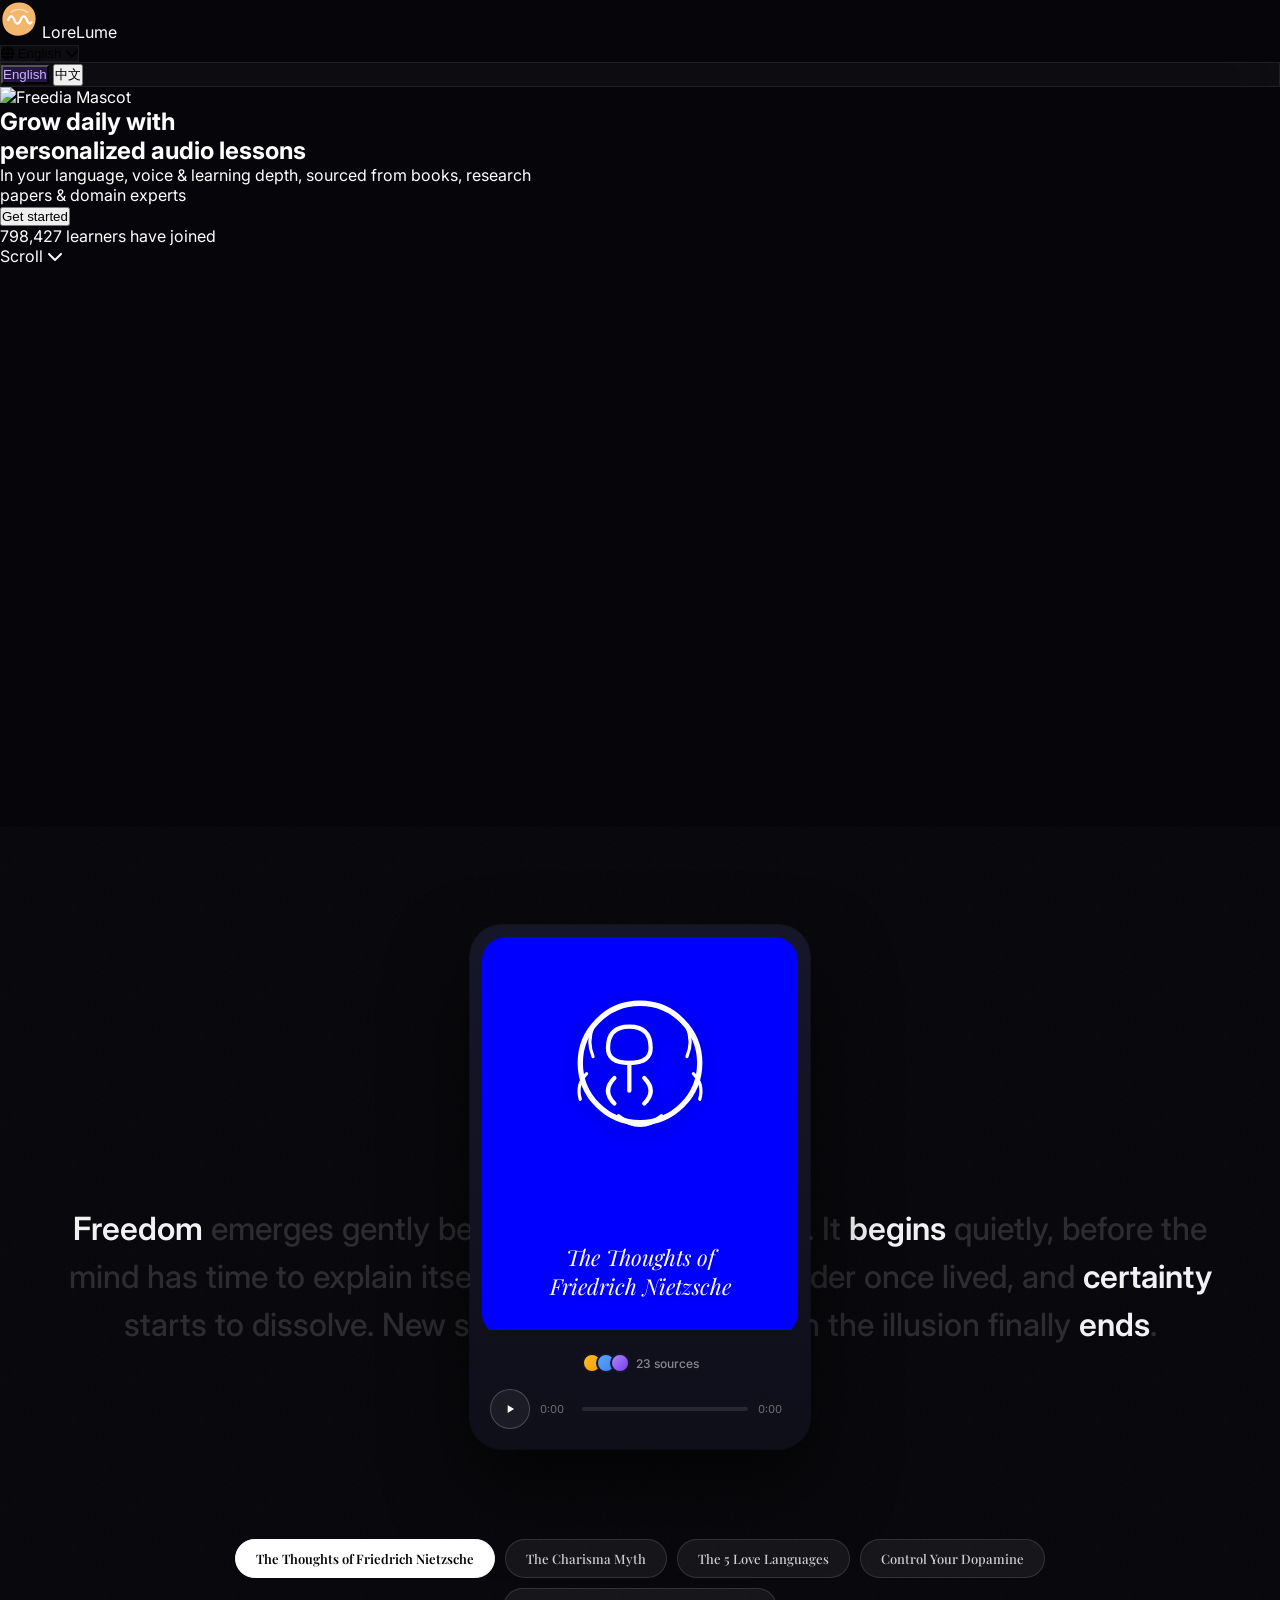
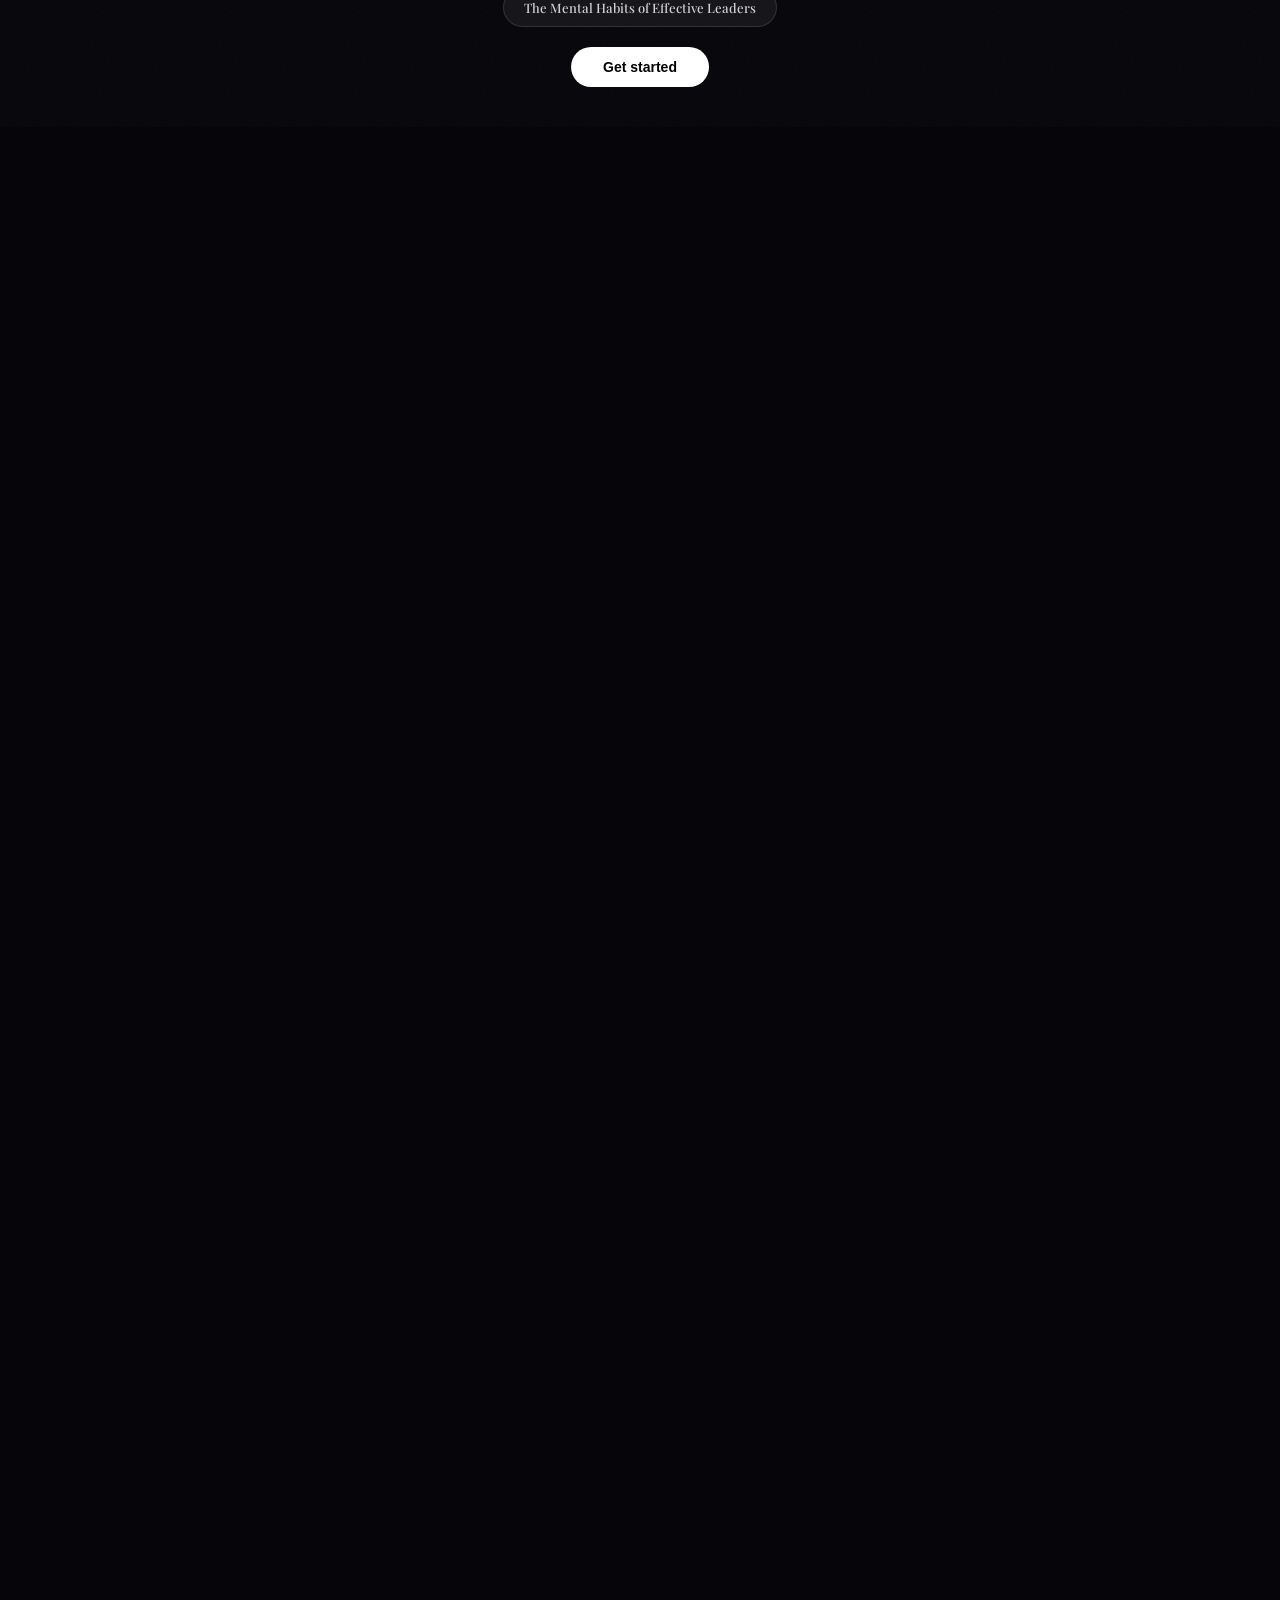
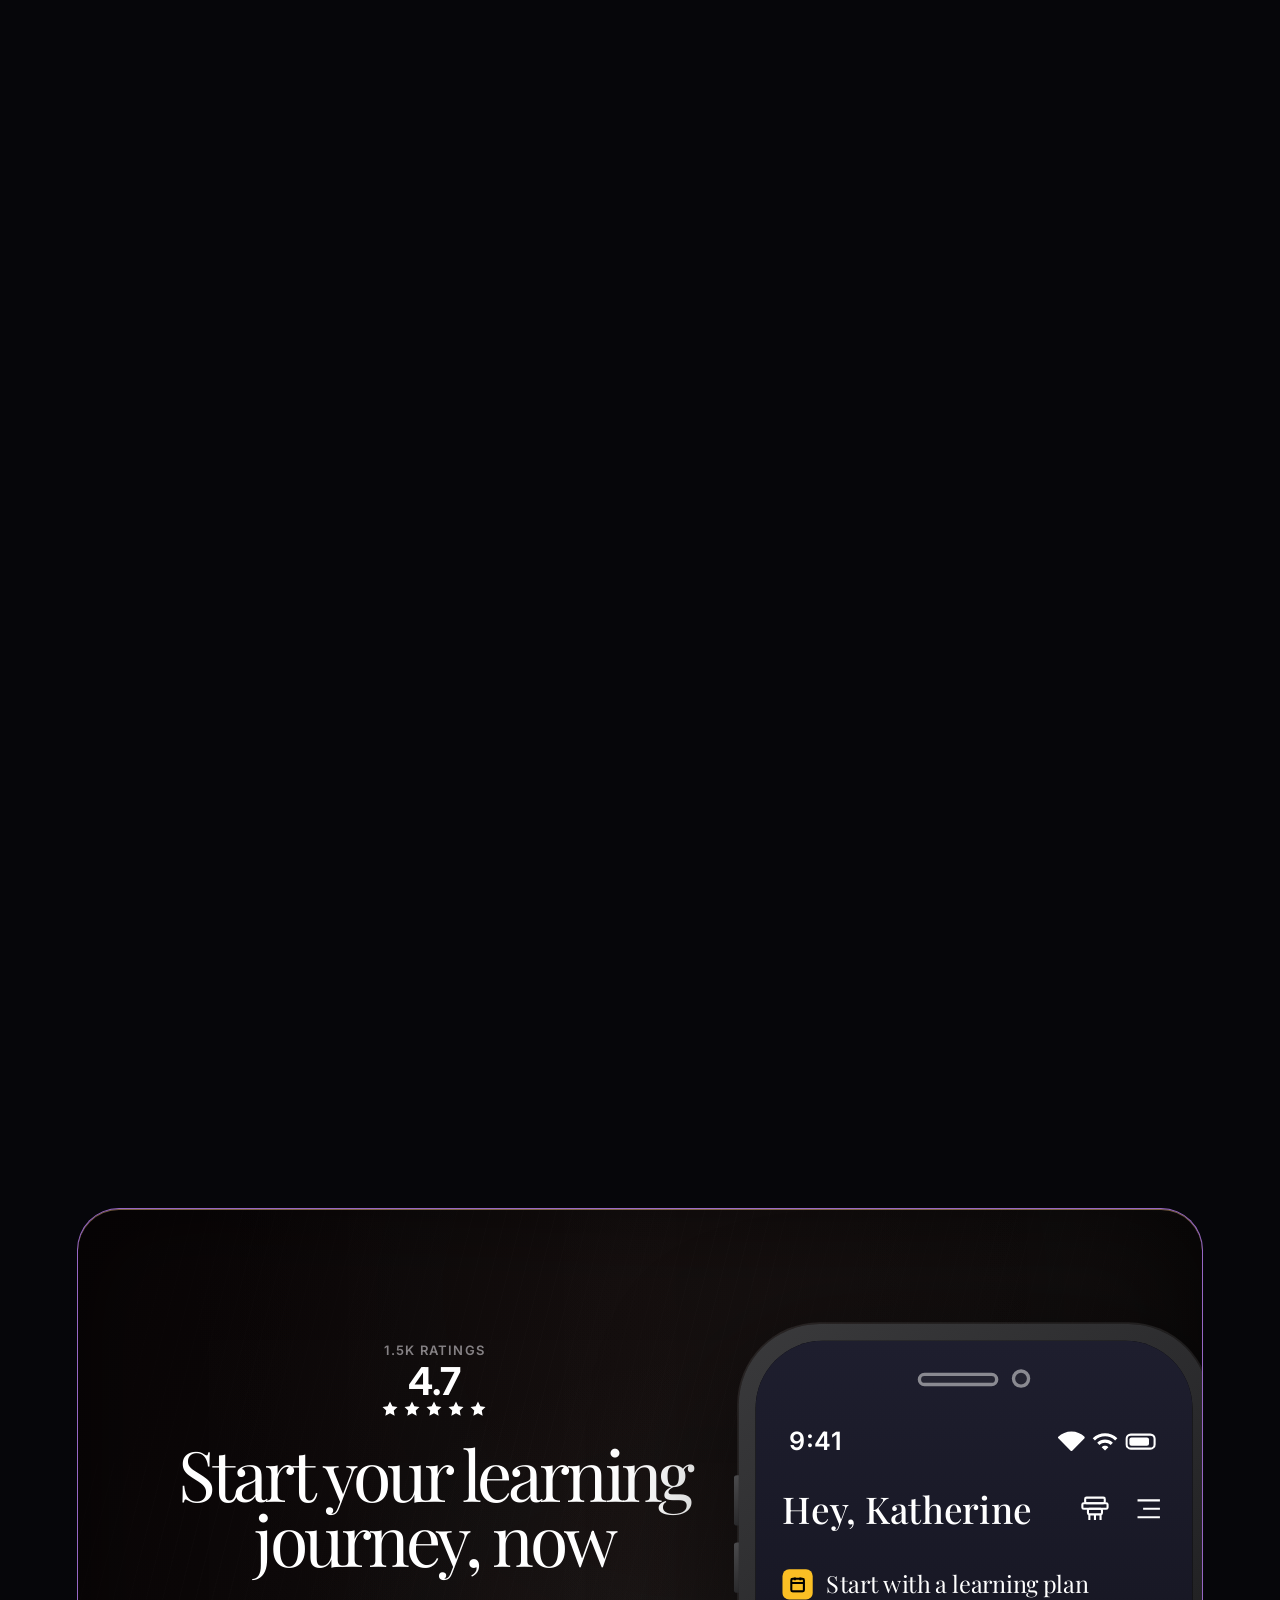
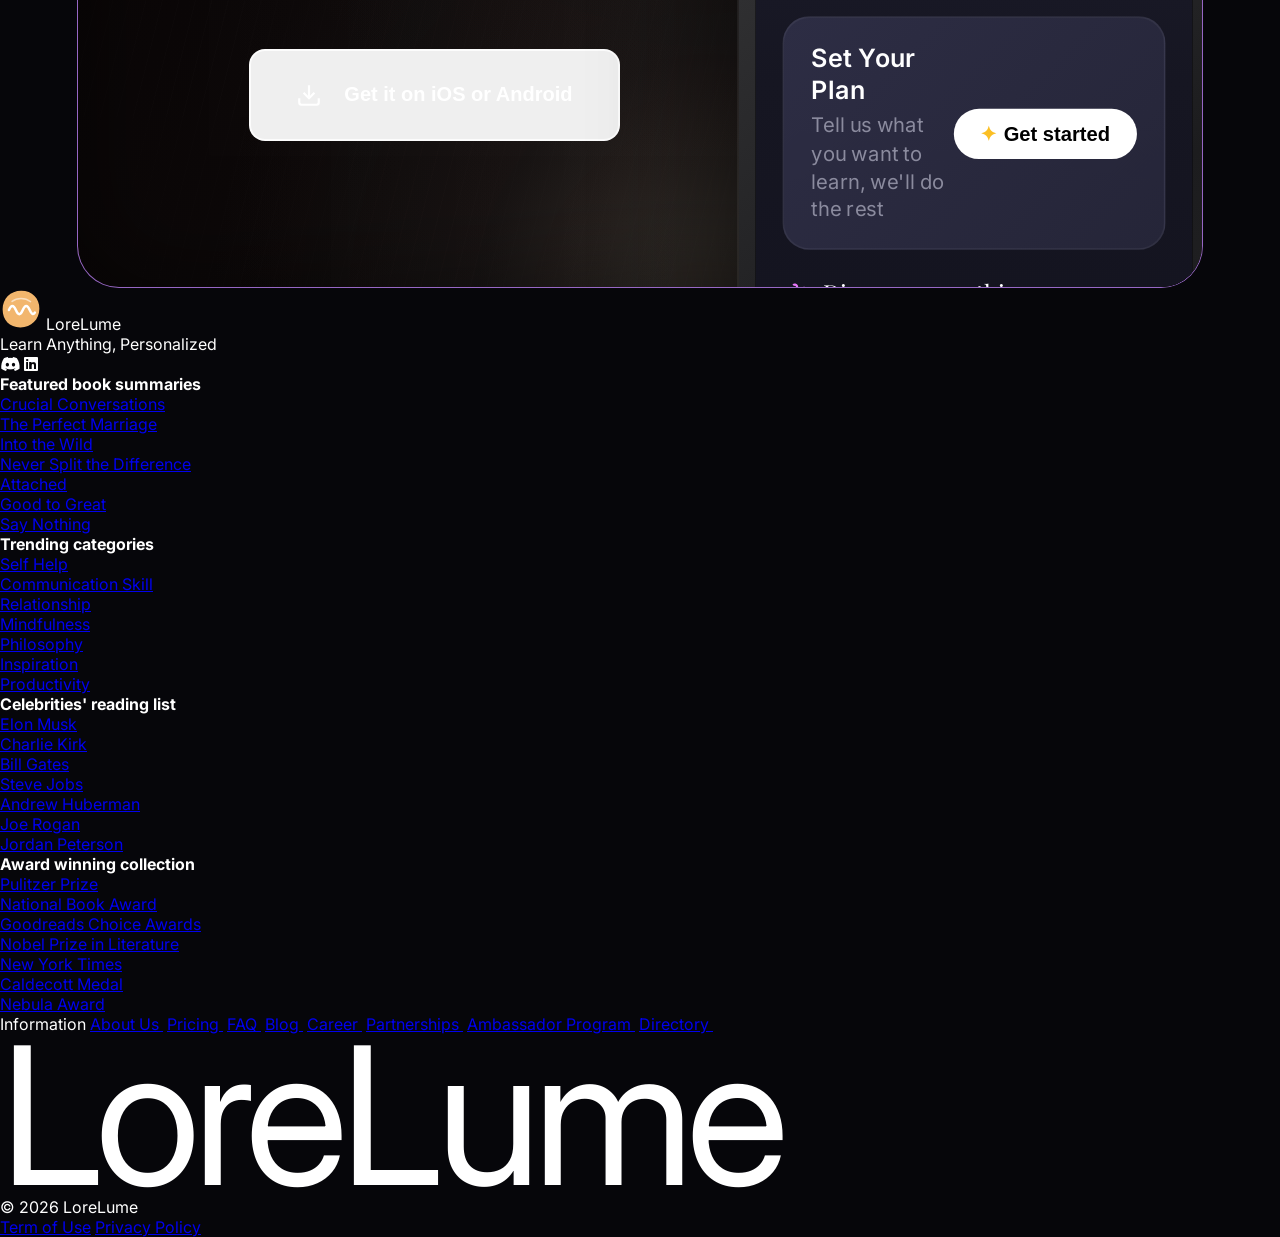
==== public/lorelume.html @ a37a9c57 "Publish LoreLume site" ====
<!DOCTYPE html>
<html lang="en">
<head>
    <meta charset="UTF-8">
    <meta name="viewport" content="width=device-width, initial-scale=1.0">
    <title>LoreLume Pebble - Flow Companion | Screen-Free AI Voice Micro-Learning</title>
    <script src="https://cdn.tailwindcss.com"></script>
    <script src="https://cdnjs.cloudflare.com/ajax/libs/gsap/3.12.2/gsap.min.js"></script>
    <script src="https://cdnjs.cloudflare.com/ajax/libs/gsap/3.12.2/ScrollTrigger.min.js"></script>
    <link rel="preconnect" href="https://fonts.googleapis.com">
    <link rel="preconnect" href="https://fonts.gstatic.com" crossorigin>
    <link href="https://fonts.googleapis.com/css2?family=Inter:wght@300;400;500;600;700&family=Playfair+Display:ital,wght@0,400;0,500;0,600;0,700;1,400;1,500&display=swap" rel="stylesheet">
    <link rel="stylesheet" href="https://cdnjs.cloudflare.com/ajax/libs/font-awesome/6.5.1/css/all.min.css">
    <script>
        tailwind.config = {
            theme: {
                extend: {
                    fontFamily: {
                        serif: ['Playfair Display', 'serif'],
                        sans: ['Inter', 'sans-serif'],
                    },
                    colors: {
                        dark: '#06060a',
                        darker: '#030305',
                        card: '#0f0f14',
                        accent: '#7c3aed',
                        'accent-light': '#a78bfa',
                        surface: '#13131a',
                    }
                }
            }
        }
    </script>
    <style>
        * { margin: 0; padding: 0; box-sizing: border-box; }
        body {
            background: #06060a;
            color: #ffffff;
            font-family: 'Inter', sans-serif;
            overflow-x: hidden;
        }

        /* Custom scrollbar */
        ::-webkit-scrollbar { width: 6px; }
        ::-webkit-scrollbar-track { background: #06060a; }
        ::-webkit-scrollbar-thumb { background: #333; border-radius: 3px; }

        /* Hero wave canvas */
        #waveCanvas {
            position: absolute;
            bottom: 0;
            left: 0;
            width: 100%;
            height: 200px;
            pointer-events: none;
            opacity: 0.6;
        }

        /* Floating animation */
        @keyframes float {
            0%, 100% { transform: translateY(0px) rotate(0deg); }
            50% { transform: translateY(-20px) rotate(2deg); }
        }
        @keyframes floatReverse {
            0%, 100% { transform: translateY(0px) rotate(0deg); }
            50% { transform: translateY(20px) rotate(-2deg); }
        }
        @keyframes pulse-glow {
            0%, 100% { opacity: 0.4; transform: scale(1); }
            50% { opacity: 0.8; transform: scale(1.1); }
        }
        @keyframes star-twinkle {
            0%, 100% { opacity: 0.3; }
            50% { opacity: 1; }
        }

        .float-1 { animation: float 6s ease-in-out infinite; }
        .float-2 { animation: floatReverse 7s ease-in-out infinite; }
        .float-3 { animation: float 8s ease-in-out infinite 1s; }
        .float-4 { animation: floatReverse 6.5s ease-in-out infinite 0.5s; }

        /* Glass morphism */
        .glass {
            background: rgba(255, 255, 255, 0.03);
            backdrop-filter: blur(20px);
            border: 1px solid rgba(255, 255, 255, 0.06);
        }
        .glass-strong {
            background: rgba(15, 15, 20, 0.8);
            backdrop-filter: blur(30px);
            border: 1px solid rgba(255, 255, 255, 0.08);
        }

        /* Gradient text */
        .gradient-text {
            background: linear-gradient(135deg, #fff 0%, #a78bfa 100%);
            -webkit-background-clip: text;
            -webkit-text-fill-color: transparent;
            background-clip: text;
        }

        /* Blurred orbs */
        .orb {
            border-radius: 50%;
            filter: blur(60px);
            opacity: 0.7;
        }

        /* Audio visualizer bars */
        .audio-bar {
            animation: sound 1.2s ease-in-out infinite;
        }
        @keyframes sound {
            0%, 100% { height: 4px; }
            50% { height: 20px; }
        }

        /* Star field */
        .star {
            position: absolute;
            background: white;
            border-radius: 50%;
            animation: star-twinkle var(--duration) ease-in-out infinite;
        }

        /* Scroll reveal */
        .reveal {
            opacity: 0;
            transform: translateY(40px);
        }

        /* Phone mockup */
        .phone-mockup {
            border: 2px solid rgba(255,255,255,0.1);
            border-radius: 40px;
            background: linear-gradient(180deg, #1a1a2e 0%, #0f0f1a 100%);
            box-shadow: 0 50px 100px rgba(0,0,0,0.8), inset 0 1px 0 rgba(255,255,255,0.1);
        }

        /* App download showcase */
        .download-showcase {
            width: min(88vw, 1660px);
            aspect-ratio: 1.82 / 1;
            min-height: 680px;
            margin: 0 auto;
            position: relative;
            overflow: hidden;
            border: 1px solid rgba(181, 124, 238, 0.82);
            border-radius: 42px;
            background:
                radial-gradient(ellipse at 56% 105%, rgba(185, 169, 144, 0.22) 0%, rgba(93, 79, 74, 0.11) 26%, transparent 56%),
                radial-gradient(ellipse at 55% 12%, rgba(76, 59, 55, 0.12) 0%, transparent 58%),
                linear-gradient(118deg, #090506 0%, #0d0909 42%, #100d0d 65%, #090707 100%);
            box-shadow:
                inset 0 1px 0 rgba(244, 192, 132, 0.48),
                inset 0 0 110px rgba(0, 0, 0, 0.5);
        }
        .download-showcase::before {
            content: '';
            position: absolute;
            inset: 0;
            pointer-events: none;
            background:
                linear-gradient(90deg, transparent 0%, rgba(255,255,255,0.018) 48%, transparent 100%),
                repeating-linear-gradient(104deg, rgba(255,255,255,0.006) 0 1px, transparent 1px 16px);
            opacity: 0.7;
        }
        .download-showcase-grid {
            position: absolute;
            inset: 0;
            z-index: 1;
            display: grid;
            grid-template-columns: 61% 39%;
        }
        .download-showcase-copy {
            display: flex;
            flex-direction: column;
            align-items: center;
            justify-content: center;
            text-align: center;
            padding: 5% 0 7% 4%;
        }
        .download-rating-label {
            color: #858184;
            font-size: clamp(13px, 0.9vw, 18px);
            font-weight: 600;
            letter-spacing: 0.09em;
            margin-bottom: 4px;
        }
        .download-rating-score {
            color: white;
            font-size: clamp(38px, 3vw, 54px);
            font-weight: 700;
            line-height: 1;
        }
        .download-stars svg {
            width: clamp(18px, 1.35vw, 25px);
            height: clamp(18px, 1.35vw, 25px);
        }
        .download-showcase-title {
            max-width: 950px;
            margin-top: 20px;
            color: #fff;
            font-family: 'Playfair Display', serif;
            font-size: clamp(68px, 5.45vw, 108px);
            font-weight: 400;
            line-height: 0.93;
            letter-spacing: -0.055em;
        }
        .download-showcase-button {
            margin-top: clamp(66px, 6vw, 112px);
            min-width: clamp(370px, 29vw, 470px);
            min-height: 92px;
            padding: 0 42px;
            border: 2px solid rgba(255,255,255,0.82);
            border-radius: 16px;
            color: #fff;
            display: inline-flex;
            align-items: center;
            justify-content: center;
            gap: 22px;
            font-size: clamp(20px, 1.45vw, 28px);
            font-weight: 600;
            transition: background 0.25s ease, transform 0.25s ease;
        }
        .download-showcase-button:hover {
            background: rgba(255,255,255,0.07);
            transform: translateY(-2px);
        }
        .download-phone-stage {
            position: relative;
            height: 100%;
        }
        .download-phone {
            position: absolute;
            top: 17%;
            left: 48%;
            width: 280px;
            transform: translateX(-50%) scale(1.68);
            transform-origin: top center;
        }
        @media (max-width: 1023px) {
            .download-showcase {
                width: calc(100vw - 32px);
                min-height: 1120px;
                aspect-ratio: auto;
                border-radius: 30px;
            }
            .download-showcase-grid {
                grid-template-columns: 1fr;
                grid-template-rows: 48% 52%;
            }
            .download-showcase-copy {
                padding: 64px 24px 22px;
                justify-content: flex-start;
            }
            .download-showcase-title {
                font-size: clamp(48px, 10vw, 76px);
            }
            .download-showcase-button {
                margin-top: 48px;
                min-width: min(390px, 88vw);
                min-height: 72px;
                padding: 0 24px;
            }
            .download-phone {
                top: 6%;
                left: 50%;
                transform: translateX(-50%) scale(1.28);
            }
        }
        @media (max-width: 520px) {
            .download-showcase { min-height: 940px; }
            .download-showcase-grid { grid-template-rows: 49% 51%; }
            .download-showcase-copy { padding-top: 42px; }
            .download-showcase-title { font-size: 47px; }
            .download-showcase-button { margin-top: 34px; font-size: 17px; }
            .download-phone { transform: translateX(-50%) scale(1.05); }
        }

        /* Pebble hardware mockup */
        .pebble-device {
            background: radial-gradient(circle at 30% 30%, #3a3a4a, #1a1a2e);
            border-radius: 50%;
            box-shadow: 
                0 20px 60px rgba(124, 58, 237, 0.3),
                inset 0 2px 4px rgba(255,255,255,0.1),
                inset 0 -2px 4px rgba(0,0,0,0.3);
        }

        /* Topic pill active */
        .pill-active {
            background: white;
            color: black;
            border-color: white;
        }
        .pill-inactive {
            background: rgba(255,255,255,0.08);
            color: white;
            border: 1px solid rgba(255,255,255,0.1);
        }

        /* Nav transition */
        nav.scrolled {
            background: rgba(6, 6, 10, 0.9);
            backdrop-filter: blur(20px);
            border-bottom: 1px solid rgba(255,255,255,0.05);
        }

        /* Language switcher */
        .language-option[aria-checked="true"] {
            background: rgba(124, 58, 237, 0.22);
            color: #c4b5fd;
        }
        .language-option:focus-visible,
        #language-toggle:focus-visible {
            outline: 2px solid #a78bfa;
            outline-offset: 2px;
        }

        /* Large footer text */
        .footer-logo {
            font-size: clamp(80px, 15vw, 200px);
            line-height: 0.85;
            letter-spacing: -0.04em;
        }

        /* Card hover */
        .hover-card {
            transition: transform 0.4s cubic-bezier(0.4, 0, 0.2, 1), box-shadow 0.4s ease;
        }
        .hover-card:hover {
            transform: translateY(-8px) scale(1.02);
            box-shadow: 0 30px 60px rgba(0,0,0,0.5);
        }

        /* Mindspace spinner */
        @keyframes spin-slow {
            from { transform: rotate(0deg); }
            to { transform: rotate(360deg); }
        }
        .spinner-ring {
            animation: spin-slow 3s linear infinite;
        }

        /* Section divider gradient */
        .section-fade {
            background: linear-gradient(to bottom, transparent, #06060a);
        }

        /* Particle canvas */
        #particleCanvas {
            position: fixed;
            top: 0;
            left: 0;
            width: 100%;
            height: 100%;
            pointer-events: none;
            z-index: 0;
        }

        /* Content wrapper */
        .content-wrapper {
            position: relative;
            z-index: 1;
        }

        /* ====== Interactive Player Section Styles ====== */
        .player-section {
            position: relative;
            min-height: 100vh;
            display: flex;
            align-items: center;
            justify-content: center;
            overflow: hidden;
            background: #06060a;
        }

        .bg-text-layer {
            position: absolute;
            inset: 0;
            display: flex;
            align-items: center;
            justify-content: center;
            pointer-events: none;
            z-index: 0;
            padding: 0 2rem;
        }

        .bg-text-content {
            font-size: clamp(1.2rem, 2.5vw, 2.2rem);
            font-weight: 500;
            text-align: center;
            max-width: 1200px;
            line-height: 1.5;
            color: rgba(255,255,255,0.15);
            transition: opacity 0.5s ease;
        }

        .bg-text-content .highlight {
            color: rgba(255,255,255,0.95);
            font-weight: 600;
        }

        .vertical-label {
            position: absolute;
            top: 50%;
            left: 50%;
            transform: translate(-50%, -50%);
            pointer-events: none;
            z-index: 1;
            font-size: 10px;
            letter-spacing: 0.3em;
            color: rgba(255,255,255,0.25);
            text-transform: uppercase;
            writing-mode: vertical-rl;
            text-orientation: mixed;
            white-space: nowrap;
        }

        .player-card-wrapper {
            position: relative;
            z-index: 10;
            display: flex;
            flex-direction: column;
            align-items: center;
            width: 100%;
            max-width: 420px;
        }

        .player-card {
            background: linear-gradient(180deg, #16162a 0%, #0f0f1a 100%);
            border-radius: 32px;
            padding: 12px;
            width: 100%;
            max-width: 340px;
            box-shadow: 
                0 40px 80px rgba(0,0,0,0.6),
                0 0 0 1px rgba(255,255,255,0.06);
            transition: transform 0.5s cubic-bezier(0.4, 0, 0.2, 1);
        }

        .card-cover {
            border-radius: 24px;
            overflow: hidden;
            height: 400px;
            position: relative;
            transition: all 0.5s ease;
        }

        .card-info {
            padding: 16px 8px 8px;
        }

        .sources-row {
            display: flex;
            align-items: center;
            justify-content: center;
            gap: 6px;
            margin-bottom: 16px;
        }

        .source-avatars {
            display: flex;
            align-items: center;
        }

        .source-avatar {
            width: 20px;
            height: 20px;
            border-radius: 50%;
            border: 2px solid #16162a;
            margin-left: -6px;
        }
        .source-avatar:first-child { margin-left: 0; }

        .source-count {
            font-size: 12px;
            color: rgba(255,255,255,0.5);
            font-weight: 500;
        }

        .player-controls {
            display: flex;
            align-items: center;
            gap: 10px;
        }

        .play-btn {
            width: 40px;
            height: 40px;
            border-radius: 50%;
            border: 1px solid rgba(255,255,255,0.2);
            background: rgba(255,255,255,0.05);
            display: flex;
            align-items: center;
            justify-content: center;
            cursor: pointer;
            transition: all 0.3s ease;
            flex-shrink: 0;
        }
        .play-btn:hover {
            background: rgba(255,255,255,0.1);
            transform: scale(1.05);
        }

        .time-display {
            font-size: 11px;
            color: rgba(255,255,255,0.4);
            font-family: 'Inter', monospace;
            font-variant-numeric: tabular-nums;
            min-width: 32px;
        }

        .progress-bar {
            flex: 1;
            height: 4px;
            background: rgba(255,255,255,0.1);
            border-radius: 2px;
            overflow: hidden;
            cursor: pointer;
        }

        .progress-fill {
            height: 100%;
            width: 0%;
            background: rgba(255,255,255,0.5);
            border-radius: 2px;
            transition: width 0.3s ease;
        }

        .topic-buttons {
            position: absolute;
            bottom: 100px;
            left: 0;
            right: 0;
            z-index: 20;
            display: flex;
            flex-wrap: wrap;
            justify-content: center;
            gap: 10px;
            padding: 0 20px;
            max-width: 900px;
            margin: 0 auto;
        }

        .topic-btn {
            padding: 10px 20px;
            border-radius: 9999px;
            font-size: 13px;
            font-weight: 500;
            cursor: pointer;
            transition: all 0.3s ease;
            white-space: nowrap;
            font-family: 'Playfair Display', serif;
            border: 1px solid rgba(255,255,255,0.12);
            background: rgba(255,255,255,0.06);
            color: rgba(255,255,255,0.8);
        }

        .topic-btn:hover {
            background: rgba(255,255,255,0.12);
            transform: translateY(-1px);
        }

        .topic-btn.active {
            background: white;
            color: black;
            border-color: white;
            font-weight: 600;
        }

        .get-started-btn {
            position: absolute;
            bottom: 40px;
            left: 50%;
            transform: translateX(-50%);
            z-index: 20;
            padding: 12px 32px;
            border-radius: 9999px;
            background: white;
            color: black;
            font-size: 14px;
            font-weight: 600;
            border: none;
            cursor: pointer;
            transition: all 0.3s ease;
        }
        .get-started-btn:hover {
            background: #f0f0f0;
            transform: translateX(-50%) scale(1.03);
        }

        /* Cover specific styles */
        .cover-nietzsche {
            background: #0000ff;
            display: flex;
            flex-direction: column;
            align-items: center;
            justify-content: center;
            padding: 30px;
        }
        .cover-nietzsche svg { filter: drop-shadow(0 4px 12px rgba(0,0,0,0.2)); }
        .cover-nietzsche .cover-title {
            color: white;
            font-family: 'Playfair Display', serif;
            font-style: italic;
            font-size: 22px;
            text-align: center;
            line-height: 1.3;
            margin-top: 20px;
            text-shadow: 0 2px 8px rgba(0,0,0,0.2);
        }

        .cover-charisma {
            background: linear-gradient(180deg, #0a1628 0%, #1a3a52 40%, #2dd4bf 70%, #fcd34d 100%);
            display: flex;
            flex-direction: column;
            align-items: center;
            justify-content: flex-start;
            padding: 40px 20px;
            position: relative;
            overflow: hidden;
        }
        .cover-charisma::before {
            content: '';
            position: absolute;
            bottom: -20%;
            left: 50%;
            transform: translateX(-50%);
            width: 140%;
            height: 80%;
            background: url('https://images.unsplash.com/photo-1535083783855-76ae62b2914e?w=400&h=400&fit=crop') center/cover;
            opacity: 0.9;
            mix-blend-mode: soft-light;
        }
        .cover-charisma .cover-title {
            color: #fcd34d;
            font-family: 'Playfair Display', serif;
            font-size: 36px;
            font-weight: 700;
            text-align: center;
            line-height: 1.1;
            position: relative;
            z-index: 2;
            text-shadow: 0 2px 12px rgba(0,0,0,0.4);
        }
        .cover-charisma .feather-icon {
            position: absolute;
            bottom: 10%;
            left: 50%;
            transform: translateX(-50%);
            width: 80px;
            height: 120px;
            opacity: 0.9;
            z-index: 2;
        }

        .cover-love {
            background: linear-gradient(135deg, #f9a8d4 0%, #c084fc 50%, #fcd34d 100%);
            display: flex;
            flex-direction: column;
            align-items: center;
            justify-content: center;
            padding: 30px;
            position: relative;
        }
        .cover-love .heart-container {
            width: 120px;
            height: 120px;
            margin: 20px 0;
            position: relative;
        }
        .cover-love .heart-left,
        .cover-love .heart-right {
            position: absolute;
            width: 60px;
            height: 100px;
            top: 10px;
        }
        .cover-love .heart-left {
            left: 10px;
            background: linear-gradient(135deg, #fbcfe8 0%, #f9a8d4 100%);
            border-radius: 60px 60px 0 0;
            transform: rotate(-45deg);
            transform-origin: 100% 100%;
            box-shadow: inset -2px -2px 8px rgba(0,0,0,0.05);
        }
        .cover-love .heart-right {
            right: 10px;
            background: linear-gradient(135deg, #f472b6 0%, #db2777 100%);
            border-radius: 60px 60px 0 0;
            transform: rotate(45deg);
            transform-origin: 0 100%;
            box-shadow: inset 2px -2px 8px rgba(0,0,0,0.05);
        }
        .cover-love .cover-title {
            color: #1e1b4b;
            font-family: 'Inter', sans-serif;
            font-size: 28px;
            font-weight: 700;
            text-align: center;
            line-height: 1.15;
            position: relative;
            z-index: 2;
        }

        .cover-dopamine {
            background: #f5f5f5;
            display: flex;
            flex-direction: column;
            align-items: center;
            justify-content: center;
            padding: 30px;
            position: relative;
        }
        .cover-dopamine .brain-icon {
            position: absolute;
            top: 30px;
            right: 30px;
            width: 60px;
            height: 60px;
            color: #ef4444;
        }
        .cover-dopamine .cover-title {
            color: #b91c1c;
            font-family: 'Playfair Display', serif;
            font-size: 32px;
            font-weight: 700;
            text-align: center;
            line-height: 1.1;
            font-style: italic;
            letter-spacing: -0.02em;
        }
        .cover-dopamine .cover-subtitle {
            color: #ef4444;
            font-size: 11px;
            font-weight: 700;
            letter-spacing: 0.15em;
            text-transform: uppercase;
            margin-top: 12px;
        }

        .cover-leaders {
            background: linear-gradient(135deg, #0f172a 0%, #1e293b 100%);
            display: flex;
            flex-direction: column;
            align-items: center;
            justify-content: center;
            padding: 30px;
            position: relative;
            overflow: hidden;
        }
        .cover-leaders .cover-title {
            color: #ccfbf1;
            font-family: 'Inter', sans-serif;
            font-size: 26px;
            font-weight: 700;
            text-align: center;
            line-height: 1.2;
            position: relative;
            z-index: 2;
            max-width: 220px;
        }
        .cover-leaders .brain-gear {
            position: absolute;
            bottom: 40px;
            right: 30px;
            width: 100px;
            height: 100px;
            color: #f472b6;
            opacity: 0.9;
            z-index: 2;
        }

        /* Card switch animation */
        .card-enter {
            animation: cardEnter 0.5s cubic-bezier(0.4, 0, 0.2, 1) forwards;
        }
        @keyframes cardEnter {
            from { opacity: 0; transform: translateY(20px) scale(0.95); }
            to { opacity: 1; transform: translateY(0) scale(1); }
        }

        /* Noise texture overlay */
        .noise-overlay {
            position: absolute;
            inset: 0;
            opacity: 0.03;
            pointer-events: none;
            background-image: url("data:image/svg+xml,%3Csvg viewBox='0 0 256 256' xmlns='http://www.w3.org/2000/svg'%3E%3Cfilter id='noise'%3E%3CfeTurbulence type='fractalNoise' baseFrequency='0.9' numOctaves='4' stitchTiles='stitch'/%3E%3C/filter%3E%3Crect width='100%25' height='100%25' filter='url(%23noise)'/%3E%3C/svg%3E");
            background-size: 128px 128px;
        }
    </style>
</head>
<body>
    <!-- Particle Background -->
    <canvas id="particleCanvas"></canvas>

    <div class="content-wrapper">
        <!-- Navbar -->
        <nav id="navbar" class="fixed top-0 left-0 w-full z-50 transition-all duration-500">
            <div class="max-w-7xl mx-auto px-6 h-20 flex items-center justify-between">
                <!-- Logo -->
                <div class="flex items-center gap-3">
                    <svg width="38" height="38" viewBox="0 0 40 40" fill="none" aria-label="LoreLume logo">
                        <path d="M20.2 2.5C30.7 2.5 37.7 9.8 37.5 19.8C37.3 30.2 29.9 37.4 19.5 37.5C9.2 37.6 2.5 30.6 2.5 20.2C2.5 10.1 9.8 2.5 20.2 2.5Z" fill="url(#logoGrad)"/>
                        <path d="M8.5 21C10.7 15.8 12.9 15.8 15.1 21C17.3 26.2 19.5 26.2 21.7 21C23.9 15.8 26.1 15.8 28.3 21C30 25 31.7 25.8 33.2 23.4" stroke="white" stroke-width="2.35" stroke-linecap="round"/>
                        <path d="M11.5 12.8C16.1 9.1 23.7 8.8 29.1 13" stroke="rgba(255,255,255,0.58)" stroke-width="1.4" stroke-linecap="round"/>
                        <defs>
                            <linearGradient id="logoGrad" x1="5" y1="4" x2="36" y2="37">
                                <stop stop-color="#f2b66d"/>
                                <stop offset="0.48" stop-color="#a56bf2"/>
                                <stop offset="1" stop-color="#6157e8"/>
                            </linearGradient>
                        </defs>
                    </svg>
                    <span class="text-xl font-semibold tracking-[-0.02em]">LoreLume</span>
                </div>

                <!-- Language Switcher -->
                <div class="flex items-center gap-3">
                    <div id="language-switcher" class="relative">
                        <button id="language-toggle" type="button" class="h-10 px-3 rounded-full glass flex items-center justify-center gap-2 hover:bg-white/5 transition-colors text-sm font-medium" aria-haspopup="menu" aria-expanded="false" aria-label="Choose language">
                            <i class="fas fa-globe text-sm" aria-hidden="true"></i>
                            <span id="current-language" class="hidden sm:inline">English</span>
                            <i class="fas fa-chevron-down text-[10px] opacity-60" aria-hidden="true"></i>
                        </button>
                        <div id="language-menu" class="hidden absolute right-0 mt-2 w-32 rounded-2xl glass-strong p-1.5 shadow-2xl" role="menu" aria-label="Language">
                            <button type="button" class="language-option w-full px-3 py-2 rounded-xl text-left text-sm hover:bg-white/10 transition-colors" data-lang="en" role="menuitemradio" aria-checked="true">English</button>
                            <button type="button" class="language-option w-full px-3 py-2 rounded-xl text-left text-sm hover:bg-white/10 transition-colors" data-lang="zh" role="menuitemradio" aria-checked="false">中文</button>
                        </div>
                    </div>
                </div>
            </div>
        </nav>

        <!-- Hero Section -->
        <section class="relative min-h-screen flex items-center justify-center overflow-hidden pt-20">
            <!-- Background gradient -->
            <div class="absolute inset-0 bg-gradient-to-b from-dark via-dark to-darker"></div>

            <!-- Mascot -->
            <div class="absolute top-24 left-[12%] float-1 hidden lg:block">
                <img src="https://d1y2du6z1jfm9e.cloudfront.net/landing/freedia_welcome.webp" 
                     alt="Freedia Mascot" 
                     width="200" 
                     height="200"
                     style="filter: drop-shadow(0 10px 30px rgba(255,255,255,0.1));"
                     class="object-contain">
            </div>

            <!-- Hero Content -->
            <div class="relative z-10 text-center max-w-4xl mx-auto px-6">
                <h1 class="font-serif text-5xl sm:text-6xl md:text-7xl lg:text-8xl font-medium leading-[1.1] mb-8">
                    Grow daily with<br>
                    <span class="italic">personalized audio</span> lessons
                </h1>
                <p class="text-lg sm:text-xl text-gray-400 max-w-2xl mx-auto mb-10 leading-relaxed">
                    In your language, voice & learning depth, sourced from books, research<br class="hidden sm:block">
                    papers & domain experts
                </p>
                <button class="px-10 py-4 rounded-full bg-accent text-white font-semibold text-lg hover:bg-accent/90 transition-all hover:scale-105 hover:shadow-lg hover:shadow-accent/25 mb-6">
                    Get started
                </button>
                <p class="text-gray-500 text-sm">
                    <span class="text-white font-semibold">798,427</span> learners have joined
                </p>
                <div class="mt-12 flex flex-col items-center gap-2 text-gray-500 text-xs tracking-widest uppercase">
                    <span>Scroll</span>
                    <i class="fas fa-chevron-down animate-bounce"></i>
                </div>
            </div>

            <!-- Wave Canvas -->
            <canvas id="waveCanvas"></canvas>
        </section>

        <!-- Knowledge Sources Section -->
        <section class="relative py-32 overflow-hidden">
            <div class="max-w-7xl mx-auto px-6">
                <div class="text-center mb-20">
                    <h2 class="font-serif text-5xl sm:text-6xl md:text-7xl font-medium reveal">
                        From the best<br>knowledge sources
                    </h2>
                </div>

                <!-- Floating Cards Grid -->
                <div class="relative h-[700px] md:h-[800px]">
                    <!-- Card 1: Meeting/Discussion -->
                    <div class="absolute top-0 left-[5%] md:left-[10%] w-64 md:w-80 reveal hover-card">
                        <div class="rounded-2xl overflow-hidden bg-card border border-white/5">
                            <img src="https://images.unsplash.com/photo-1515187029135-18ee286d815b?w=400&h=250&fit=crop" alt="Discussion" class="w-full h-40 object-cover">
                            <div class="p-3 flex items-center gap-2">
                                <div class="w-6 h-6 rounded-full bg-white/10 flex items-center justify-center">
                                    <i class="fas fa-book-open text-xs"></i>
                                </div>
                            </div>
                        </div>
                    </div>

                    <!-- Card 2: Blue knowledge card -->
                    <div class="absolute top-[5%] right-[10%] md:right-[20%] w-48 reveal hover-card float-2">
                        <div class="rounded-xl bg-blue-600 p-5 text-white">
                            <p class="font-semibold text-lg leading-snug">Hormones, Status, and the Decision Dance</p>
                            <div class="mt-3 w-8 h-8 rounded-full bg-black/20 flex items-center justify-center">
                                <i class="fas fa-podcast text-sm"></i>
                            </div>
                        </div>
                    </div>

                    <!-- Card 3: TED Talk style -->
                    <div class="absolute top-[15%] left-[35%] md:left-[40%] w-72 reveal hover-card float-1">
                        <div class="rounded-2xl overflow-hidden bg-card border border-white/5">
                            <img src="https://images.unsplash.com/photo-1475721027785-f74eccf877e2?w=400&h=220&fit=crop" alt="TED Talk" class="w-full h-36 object-cover">
                            <div class="p-3">
                                <div class="w-6 h-6 rounded-full bg-white/10 flex items-center justify-center">
                                    <i class="fas fa-play text-xs"></i>
                                </div>
                            </div>
                        </div>
                    </div>

                    <!-- Card 4: Radical Candor -->
                    <div class="absolute top-[5%] right-[2%] w-44 reveal hover-card float-3">
                        <div class="rounded-xl overflow-hidden bg-gradient-to-br from-orange-400 to-red-500 p-4 text-white">
                            <p class="font-bold text-xl italic">Radical<br>Candor</p>
                            <div class="mt-4 flex items-center gap-2">
                                <div class="w-5 h-5 rounded bg-black/20 flex items-center justify-center">
                                    <i class="fas fa-book text-xs"></i>
                                </div>
                                <span class="text-xs font-medium">KIM SCOTT</span>
                            </div>
                        </div>
                    </div>

                    <!-- Card 5: Quote card -->
                    <div class="absolute top-[45%] left-[8%] w-80 reveal hover-card float-4">
                        <div class="rounded-2xl bg-card border border-white/5 p-6">
                            <i class="fas fa-quote-left text-2xl text-gray-600 mb-3"></i>
                            <p class="text-xl text-gray-300 leading-relaxed">Knowledge speaks.<br>Wisdom listens.</p>
                            <p class="mt-4 text-gray-500 text-sm">— Jimi Hendrix</p>
                            <div class="mt-3 w-6 h-6 rounded-full bg-white/10 flex items-center justify-center">
                                <i class="fas fa-book-open text-xs"></i>
                            </div>
                        </div>
                    </div>

                    <!-- Card 6: Atomic Habits -->
                    <div class="absolute bottom-[10%] left-[2%] w-40 reveal hover-card float-1">
                        <div class="rounded-xl overflow-hidden bg-gradient-to-b from-gray-800 to-gray-900 border border-white/5">
                            <img src="https://images.unsplash.com/photo-1611974789855-9c2a0a7236a3?w=300&h=200&fit=crop" alt="Atomic Habits" class="w-full h-32 object-cover opacity-80">
                            <div class="p-3">
                                <p class="text-sm font-bold text-yellow-200">Atomic Habits</p>
                                <p class="text-xs text-gray-400 mt-1">James Clear</p>
                                <div class="mt-2 w-5 h-5 rounded bg-white/10 flex items-center justify-center">
                                    <i class="fas fa-book text-xs"></i>
                                </div>
                            </div>
                        </div>
                    </div>

                    <!-- Card 7: Quote card 2 -->
                    <div class="absolute top-[40%] right-[5%] w-72 reveal hover-card float-2">
                        <div class="rounded-2xl bg-card border border-white/5 p-5">
                            <p class="text-gray-400 leading-relaxed">Every pause is part of learning.</p>
                            <div class="mt-4 flex items-center gap-4 text-gray-500 text-sm">
                                <span><i class="far fa-comment mr-1"></i> 16</span>
                                <span><i class="far fa-heart mr-1"></i> 118</span>
                            </div>
                        </div>
                    </div>

                    <!-- Card 8: Sapiens -->
                    <div class="absolute bottom-[5%] right-[8%] w-44 reveal hover-card float-3">
                        <div class="rounded-xl overflow-hidden bg-amber-700 p-4 text-amber-100">
                            <p class="text-3xl font-serif italic">Sapiens</p>
                            <div class="mt-3 h-16 bg-amber-800/50 rounded-lg flex items-end justify-center pb-2">
                                <div class="w-12 h-12 rounded-full bg-amber-600/30"></div>
                            </div>
                            <div class="mt-2 flex items-center gap-2">
                                <div class="w-5 h-5 rounded bg-black/20 flex items-center justify-center">
                                    <i class="fas fa-book text-xs"></i>
                                </div>
                                <span class="text-xs">Yuval Noah Harari</span>
                            </div>
                        </div>
                    </div>

                    <!-- Center text overlay -->
                    <div class="absolute top-[35%] left-1/2 -translate-x-1/2 text-center pointer-events-none z-10">
                        <h3 class="font-serif text-4xl md:text-6xl font-medium text-white/90 reveal">
                            narrated just for you
                        </h3>
                    </div>
                </div>
            </div>
        </section>

        <!-- ===== INTERACTIVE AUDIO PLAYER SECTION ===== -->
        <section id="interactive-player" class="player-section">
            <div class="noise-overlay"></div>

            <!-- Background Text Layer -->
            <div class="bg-text-layer">
                <p id="bg-text" class="bg-text-content"></p>
            </div>

            <!-- Vertical Label -->
            <div class="vertical-label">knowledge flow</div>

            <!-- Center Card -->
            <div class="player-card-wrapper" style="margin-bottom: 180px;">
                <div id="player-card" class="player-card">
                    <div id="card-cover" class="card-cover">
                        <!-- Cover content injected by JS -->
                    </div>

                    <div class="card-info">
                        <div class="sources-row">
                            <div class="source-avatars">
                                <div class="source-avatar" style="background: linear-gradient(135deg, #fbbf24, #f59e0b);"></div>
                                <div class="source-avatar" style="background: linear-gradient(135deg, #60a5fa, #3b82f6);"></div>
                                <div class="source-avatar" style="background: linear-gradient(135deg, #a78bfa, #7c3aed);"></div>
                            </div>
                            <span id="source-count" class="source-count">23 sources</span>
                        </div>

                        <div class="player-controls">
                            <button class="play-btn">
                                <svg width="14" height="14" viewBox="0 0 24 24" fill="white"><path d="M8 5v14l11-7z"/></svg>
                            </button>
                            <span class="time-display">0:00</span>
                            <div class="progress-bar">
                                <div id="progress-fill" class="progress-fill"></div>
                            </div>
                            <span id="time-total" class="time-display">0:00</span>
                        </div>
                    </div>
                </div>
            </div>

            <!-- Topic Buttons -->
            <div class="topic-buttons">
                <button class="topic-btn active" data-index="0" onclick="switchTopic(0)">The Thoughts of Friedrich Nietzsche</button>
                <button class="topic-btn" data-index="1" onclick="switchTopic(1)">The Charisma Myth</button>
                <button class="topic-btn" data-index="2" onclick="switchTopic(2)">The 5 Love Languages</button>
                <button class="topic-btn" data-index="3" onclick="switchTopic(3)">Control Your Dopamine</button>
                <button class="topic-btn" data-index="4" onclick="switchTopic(4)">The Mental Habits of Effective Leaders</button>
            </div>

            <button class="get-started-btn">Get started</button>
        </section>

        <!-- Pebble Hardware Hero Section (Custom) -->
        <section class="relative py-32 overflow-hidden">
            <div class="absolute inset-0 bg-gradient-to-b from-dark via-surface to-dark"></div>
            <div class="max-w-7xl mx-auto px-6 relative z-10">
                <div class="grid lg:grid-cols-2 gap-16 items-center">
                    <div class="reveal">
                        <div class="inline-flex items-center gap-2 px-4 py-2 rounded-full bg-accent/10 border border-accent/20 text-accent-light text-sm font-medium mb-6">
                            <i class="fas fa-microchip"></i>
                            New Hardware Ecosystem
                        </div>
                        <h2 class="font-serif text-5xl md:text-6xl font-medium mb-6 leading-tight">
                            LoreLume Pebble<br>
                            <span class="italic text-accent-light">Flow Companion</span>
                        </h2>
                        <p class="text-gray-400 text-lg leading-relaxed mb-8">
                            A screen-free portable AI voice micro-learning hardware. A pebble-sized pocket controller + bone conduction ear clips,
                            enabling bidirectional learning interaction with AI through pure voice and physical buttons. Eyes off the screen, present in the real world, mind in deep thought.
                        </p>
                        <div class="flex flex-wrap gap-4">
                            <button class="px-8 py-3 rounded-full bg-white text-black font-semibold hover:bg-gray-100 transition-all hover:scale-105">
                                Discover Pebble
                            </button>
                            <button class="px-8 py-3 rounded-full glass text-white font-medium hover:bg-white/5 transition-all">
                                Watch Demo
                            </button>
                        </div>
                    </div>
                    <div class="relative flex justify-center reveal">
                        <!-- Pebble Device Mockup -->
                        <div class="relative">
                            <div class="pebble-device w-64 h-64 flex items-center justify-center relative">
                                <div class="absolute inset-4 rounded-full border border-white/10"></div>
                                <div class="absolute inset-8 rounded-full border border-white/5"></div>
                                <div class="text-center">
                                    <div class="w-16 h-16 mx-auto mb-3 rounded-full bg-accent/20 flex items-center justify-center">
                                        <i class="fas fa-wave-square text-accent text-2xl"></i>
                                    </div>
                                    <div class="flex justify-center gap-1 mb-2">
                                        <div class="w-1 bg-accent rounded-full audio-bar" style="animation-delay: 0s"></div>
                                        <div class="w-1 bg-accent rounded-full audio-bar" style="animation-delay: 0.1s"></div>
                                        <div class="w-1 bg-accent rounded-full audio-bar" style="animation-delay: 0.2s"></div>
                                        <div class="w-1 bg-accent rounded-full audio-bar" style="animation-delay: 0.3s"></div>
                                        <div class="w-1 bg-accent rounded-full audio-bar" style="animation-delay: 0.4s"></div>
                                    </div>
                                    <p class="text-xs text-gray-400">Listening...</p>
                                </div>
                            </div>
                            <!-- Orbiting elements -->
                            <div class="absolute -top-4 -right-4 w-12 h-12 rounded-full bg-blue-500/20 backdrop-blur-xl border border-blue-400/30 flex items-center justify-center float-1">
                                <i class="fas fa-brain text-blue-400 text-sm"></i>
                            </div>
                            <div class="absolute -bottom-2 -left-8 w-10 h-10 rounded-full bg-purple-500/20 backdrop-blur-xl border border-purple-400/30 flex items-center justify-center float-2">
                                <i class="fas fa-lightbulb text-purple-400 text-xs"></i>
                            </div>
                        </div>
                    </div>
                </div>
            </div>
        </section>

        <!-- On Demand Section -->
        <section class="relative py-32 overflow-hidden">
            <!-- Stars background -->
            <div class="absolute inset-0" id="starsContainer"></div>

            <div class="max-w-7xl mx-auto px-6 relative z-10">
                <div class="grid lg:grid-cols-2 gap-16 items-center">
                    <div class="reveal">
                        <h2 class="font-serif text-5xl md:text-6xl font-medium mb-6 leading-tight">
                            Listen to knowledge,<br>on demand
                        </h2>
                        <p class="text-gray-400 text-lg mb-8">You set the intent. We deliver the rest.</p>
                        <button class="px-8 py-3 rounded-full bg-white text-black font-semibold hover:bg-gray-100 transition-all hover:scale-105">
                            Create it now
                        </button>
                    </div>
                    <div class="relative h-[400px] reveal">
                        <!-- Floating book cards -->
                        <div class="absolute top-0 left-[10%] w-36 float-1">
                            <div class="rounded-lg bg-blue-600 p-4 text-white shadow-2xl">
                                <p class="text-xs font-bold leading-tight">Fading Love: The Science of Rekindling</p>
                                <div class="mt-2 text-2xl">🔥</div>
                            </div>
                        </div>
                        <div class="absolute top-[20%] right-[5%] w-36 float-2">
                            <div class="rounded-lg bg-orange-600 p-4 text-white shadow-2xl">
                                <p class="text-xs font-bold leading-tight">Love's Triple Helix: Desire, Romance, Attachment</p>
                                <div class="mt-2 text-2xl">🧬</div>
                            </div>
                        </div>
                        <div class="absolute top-[40%] left-[20%] w-40 float-3">
                            <div class="rounded-lg bg-orange-500 p-5 text-white shadow-2xl">
                                <p class="text-lg font-bold leading-tight">The Science of Healthy Love</p>
                                <div class="mt-3 text-3xl">❤️</div>
                            </div>
                        </div>
                        <div class="absolute bottom-[10%] left-[5%] w-36 float-4">
                            <div class="rounded-lg bg-blue-700 p-4 text-white shadow-2xl">
                                <p class="text-xs font-bold leading-tight">Hard Things Grow Your Brain</p>
                                <div class="mt-2 text-2xl">🧠</div>
                            </div>
                        </div>
                        <div class="absolute bottom-[5%] right-[15%] w-36 float-1">
                            <div class="rounded-lg bg-teal-600 p-4 text-white shadow-2xl">
                                <p class="text-xs font-bold leading-tight">The Science of Lasting Love</p>
                                <div class="mt-2 text-2xl">🧪</div>
                            </div>
                        </div>
                    </div>
                </div>
            </div>
        </section>

        <!-- Voice Section -->
        <section class="relative py-32 overflow-hidden">
            <div class="max-w-7xl mx-auto px-6">
                <div class="grid lg:grid-cols-2 gap-16 items-center">
                    <div class="relative h-[400px] reveal">
                        <!-- Voice selector mockup -->
                        <div class="absolute top-[10%] left-[10%] glass-strong rounded-2xl p-6 w-64 float-1">
                            <p class="text-gray-400 text-sm mb-4">The mentor</p>
                            <p class="text-gray-400 text-sm mb-4">The storyteller</p>
                            <p class="text-gray-400 text-sm mb-6">The big sister</p>
                            <div class="flex flex-wrap gap-2">
                                <button class="px-3 py-1.5 rounded-full bg-white/10 text-xs flex items-center gap-1 hover:bg-white/20 transition-colors">
                                    Eli <i class="fas fa-play text-[10px]"></i>
                                </button>
                                <button class="px-3 py-1.5 rounded-full bg-white text-black text-xs flex items-center gap-1">
                                    Nia <i class="fas fa-play text-[10px]"></i>
                                </button>
                                <button class="px-3 py-1.5 rounded-full bg-white/10 text-xs flex items-center gap-1 hover:bg-white/20 transition-colors">
                                    Miles <i class="fas fa-play text-[10px]"></i>
                                </button>
                                <button class="px-3 py-1.5 rounded-full bg-white/10 text-xs flex items-center gap-1 hover:bg-white/20 transition-colors">
                                    Blythe <i class="fas fa-play text-[10px]"></i>
                                </button>
                                <button class="px-3 py-1.5 rounded-full bg-white/10 text-xs flex items-center gap-1 hover:bg-white/20 transition-colors">
                                    Lena <i class="fas fa-play text-[10px]"></i>
                                </button>
                                <button class="px-3 py-1.5 rounded-full bg-white/10 text-xs flex items-center gap-1 hover:bg-white/20 transition-colors">
                                    Jackson <i class="fas fa-play text-[10px]"></i>
                                </button>
                            </div>
                        </div>
                    </div>
                    <div class="text-center lg:text-left reveal">
                        <button class="px-6 py-2 rounded-full bg-white text-black text-sm font-medium mb-8 hover:bg-gray-100 transition-colors">
                            Pick your voice
                        </button>
                        <h2 class="font-serif text-5xl md:text-6xl font-medium leading-tight">
                            Hear it in a<br>voice you love
                        </h2>
                    </div>
                </div>
            </div>
        </section>

        <!-- Learning Style Section -->
        <section class="relative py-32 overflow-hidden">
            <div class="max-w-7xl mx-auto px-6">
                <div class="grid lg:grid-cols-2 gap-16 items-center">
                    <div class="text-center lg:text-left reveal">
                        <h2 class="font-serif text-5xl md:text-6xl font-medium mb-6 leading-tight">
                            Learn the way<br>you want
                        </h2>
                        <p class="text-gray-400 text-lg mb-8">
                            Storytelling or fact, skim or dive<br class="hidden sm:block">
                            deep, learning that fits you.
                        </p>
                        <button class="px-8 py-3 rounded-full bg-white text-black font-semibold hover:bg-gray-100 transition-all hover:scale-105">
                            Explore your way
                        </button>
                    </div>
                    <div class="flex justify-center reveal">
                        <div class="glass-strong rounded-3xl p-8 w-80">
                            <div class="bg-purple-900/30 border border-purple-500/20 rounded-2xl p-6">
                                <div class="w-10 h-10 rounded-full bg-purple-500/20 flex items-center justify-center mb-4">
                                    <i class="fas fa-user-graduate text-purple-400"></i>
                                </div>
                                <h3 class="text-xl font-semibold mb-2">Quick</h3>
                                <p class="text-gray-400 text-sm leading-relaxed">The fastest and easiest way to get key insights.</p>
                            </div>
                        </div>
                    </div>
                </div>
            </div>
        </section>

        <!-- Talk to Audio Section -->
        <section class="relative py-32 overflow-hidden">
            <div class="max-w-7xl mx-auto px-6">
                <div class="grid lg:grid-cols-2 gap-16 items-center">
                    <div class="relative h-[400px] flex items-center justify-center reveal">
                        <!-- Blurred orbs -->
                        <div class="absolute w-48 h-48 bg-cyan-400 orb" style="left: 20%; top: 20%;"></div>
                        <div class="absolute w-48 h-48 bg-blue-500 orb" style="right: 20%; bottom: 20%;"></div>
                        <div class="relative z-10 glass-strong rounded-3xl p-8 w-72">
                            <p class="text-right text-sm text-gray-300 mb-8">Why do new ideas sound wrong to p</p>
                            <p class="text-center text-2xl font-serif italic text-white/80">You</p>
                        </div>
                    </div>
                    <div class="reveal">
                        <h2 class="font-serif text-5xl md:text-6xl font-medium mb-6 leading-tight">
                            Talk to the audio,<br>whenever you need
                        </h2>
                        <p class="text-gray-400 text-lg mb-8">
                            Most learning platforms teach, we listen.
                        </p>
                        <button class="px-8 py-3 rounded-full bg-white text-black font-semibold hover:bg-gray-100 transition-all hover:scale-105">
                            Start the talk
                        </button>
                    </div>
                </div>
            </div>
        </section>

        <!-- Mindspace Section -->
        <section class="relative py-32 overflow-hidden">
            <div class="max-w-7xl mx-auto px-6">
                <div class="grid lg:grid-cols-2 gap-16 items-center">
                    <div class="text-center lg:text-left reveal">
                        <h2 class="font-serif text-5xl md:text-6xl font-medium mb-6 leading-tight">
                            Turn every "aha"<br>moment into<br>your Mindspace
                        </h2>
                        <p class="text-gray-400 text-lg mb-8">
                            Journals and memories you own,<br class="hidden sm:block">
                            grow, and evolve.
                        </p>
                        <button class="px-8 py-3 rounded-full bg-white text-black font-semibold hover:bg-gray-100 transition-all hover:scale-105">
                            Build your space
                        </button>
                    </div>
                    <div class="flex justify-center reveal">
                        <div class="glass-strong rounded-3xl p-12 w-80 h-80 flex items-center justify-center relative overflow-hidden">
                            <div class="absolute inset-0 bg-gradient-to-br from-purple-900/20 to-transparent"></div>
                            <div class="relative">
                                <svg class="w-16 h-16 text-gray-600 spinner-ring" viewBox="0 0 50 50">
                                    <circle cx="25" cy="25" r="20" fill="none" stroke="currentColor" stroke-width="2" stroke-dasharray="60 40" opacity="0.5"/>
                                </svg>
                            </div>
                        </div>
                    </div>
                </div>
            </div>
        </section>

        <!-- Pebble Features (Custom Section) -->
        <section class="relative py-32 overflow-hidden bg-surface/30">
            <div class="max-w-7xl mx-auto px-6">
                <div class="text-center mb-20 reveal">
                    <h2 class="font-serif text-4xl md:text-5xl font-medium mb-4">
                        One-Click Blind Control, <span class="italic">Flow</span> Uninterrupted
                    </h2>
                    <p class="text-gray-400 text-lg">Simplifies the complex "pull out phone - unlock - tap - type" process into a one-handed physical press</p>
                </div>

                <div class="grid md:grid-cols-3 gap-8">
                    <div class="glass rounded-2xl p-8 hover-card reveal">
                        <div class="w-12 h-12 rounded-full bg-accent/10 flex items-center justify-center mb-6">
                            <i class="fas fa-fingerprint text-accent text-xl"></i>
                        </div>
                        <h3 class="text-xl font-semibold mb-3">Haptic Feedback</h3>
                        <p class="text-gray-400 leading-relaxed">A pebble-sized pocket controller supporting gestures and physical haptic feedback. No need to look — single-hand blind operation.</p>
                    </div>
                    <div class="glass rounded-2xl p-8 hover-card reveal">
                        <div class="w-12 h-12 rounded-full bg-blue-500/10 flex items-center justify-center mb-6">
                            <i class="fas fa-bone text-blue-400 text-xl"></i>
                        </div>
                        <h3 class="text-xl font-semibold mb-3">Bone Conduction Ear Clips</h3>
                        <p class="text-gray-400 leading-relaxed">Open-ear bone conduction ear clip module with a non-in-ear design. Stay aware of your surroundings while running or commuting — safe yet immersive.</p>
                    </div>
                    <div class="glass rounded-2xl p-8 hover-card reveal">
                        <div class="w-12 h-12 rounded-full bg-green-500/10 flex items-center justify-center mb-6">
                            <i class="fas fa-cloud-upload-alt text-green-400 text-xl"></i>
                        </div>
                        <h3 class="text-xl font-semibold mb-3">30-Second Backtrack</h3>
                        <p class="text-gray-400 leading-relaxed">Heard a key insight? One click marks and transcribes the past 30 seconds of AI audio into notes, auto-syncing to your cloud Mindspace.</p>
                    </div>
                </div>
            </div>
        </section>

        <!-- App Download CTA -->
        <section class="relative py-24 overflow-hidden">
            <div class="download-showcase">
                    <div class="download-showcase-grid">
                        <!-- Left Content -->
                        <div class="download-showcase-copy">
                            <p class="download-rating-label">1.5K RATINGS</p>
                            <p class="download-rating-score">4.7</p>
                            <div class="download-stars flex items-center justify-center gap-1 mt-3">
                                <svg width="20" height="20" viewBox="0 0 24 24" fill="white"><path d="M12 2l3.09 6.26L22 9.27l-5 4.87 1.18 6.88L12 17.77l-6.18 3.25L7 14.14 2 9.27l6.91-1.01L12 2z"/></svg>
                                <svg width="20" height="20" viewBox="0 0 24 24" fill="white"><path d="M12 2l3.09 6.26L22 9.27l-5 4.87 1.18 6.88L12 17.77l-6.18 3.25L7 14.14 2 9.27l6.91-1.01L12 2z"/></svg>
                                <svg width="20" height="20" viewBox="0 0 24 24" fill="white"><path d="M12 2l3.09 6.26L22 9.27l-5 4.87 1.18 6.88L12 17.77l-6.18 3.25L7 14.14 2 9.27l6.91-1.01L12 2z"/></svg>
                                <svg width="20" height="20" viewBox="0 0 24 24" fill="white"><path d="M12 2l3.09 6.26L22 9.27l-5 4.87 1.18 6.88L12 17.77l-6.18 3.25L7 14.14 2 9.27l6.91-1.01L12 2z"/></svg>
                                <svg width="20" height="20" viewBox="0 0 24 24" fill="white"><path d="M12 2l3.09 6.26L22 9.27l-5 4.87 1.18 6.88L12 17.77l-6.18 3.25L7 14.14 2 9.27l6.91-1.01L12 2z"/></svg>
                            </div>
                            <h2 class="download-showcase-title">
                                Start your learning<br>journey, now
                            </h2>
                            <button class="download-showcase-button">
                                <svg width="26" height="26" viewBox="0 0 24 24" fill="none" stroke="currentColor" stroke-width="2"><path d="M21 15v4a2 2 0 0 1-2 2H5a2 2 0 0 1-2-2v-4"/><polyline points="7 10 12 15 17 10"/><line x1="12" y1="15" x2="12" y2="3"/></svg>
                                Get it on iOS or Android
                            </button>
                        </div>

                        <!-- Right - iPhone Mockup -->
                        <div class="download-phone-stage">
                            <!-- iPhone Frame -->
                            <div class="download-phone">
                                <!-- Phone bezel -->
                                <div style="background: linear-gradient(145deg, #3a3a3c 0%, #1c1c1e 50%, #2c2c2e 100%); border-radius: 48px; padding: 10px; box-shadow: 0 25px 80px rgba(0,0,0,0.6), 0 0 0 1px rgba(255,255,255,0.1);">
                                    <!-- Phone inner frame -->
                                    <div style="background: #000; border-radius: 40px; overflow: hidden; position: relative;">
                                        <!-- Camera and sensor -->
                                        <div style="position: absolute; top: 17px; left: 50%; transform: translateX(-50%); display: flex; align-items: center; gap: 8px; z-index: 50;">
                                            <div style="width: 48px; height: 8px; border: 2px solid #8a8a91; border-radius: 8px; background: #252532;"></div>
                                            <div style="width: 11px; height: 11px; border: 2px solid #8a8a91; border-radius: 50%; background: #252532;"></div>
                                        </div>

                                        <!-- Screen Content -->
                                        <div style="background: linear-gradient(180deg, #1e1e2e 0%, #161622 30%, #0f0f1a 100%); min-height: 560px; padding: 50px 16px 20px; position: relative;">
                                            <!-- Status Bar -->
                                            <div style="display: flex; justify-content: space-between; align-items: center; margin-bottom: 16px; padding: 0 4px;">
                                                <span style="color: white; font-size: 15px; font-weight: 600; font-family: 'Inter', sans-serif;">9:41</span>
                                                <div style="display: flex; align-items: center; gap: 4px;">
                                                    <svg width="16" height="16" viewBox="0 0 24 24" fill="white"><path d="M12 3C7.46 3 3.34 4.78.29 7.67c-.18.18-.29.43-.29.71 0 .28.11.53.29.71l11 11c.39.39 1.02.39 1.41 0l11-11c.18-.18.29-.43.29-.71 0-.28-.11.53-.29-.71C20.66 4.78 16.54 3 12 3z"/></svg>
                                                    <svg width="16" height="16" viewBox="0 0 24 24" fill="white"><path d="M1 9l2 2c4.97-4.97 13.03-4.97 18 0l2-2C16.93 2.93 7.08 2.93 1 9zm8 8l3 3 3-3c-1.65-1.66-4.34-1.66-6 0zm-4-4l2 2c2.76-2.76 7.24-2.76 10 0l2-2C15.14 9.14 8.87 9.14 5 13z"/></svg>
                                                    <svg width="20" height="12" viewBox="0 0 24 12" fill="none"><rect x="1" y="1" width="20" height="10" rx="3" stroke="white" stroke-width="1.5" fill="none"/><rect x="3" y="3" width="14" height="6" rx="1.5" fill="white"/></svg>
                                                </div>
                                            </div>

                                            <!-- Header -->
                                            <div style="display: flex; justify-content: space-between; align-items: center; margin-bottom: 20px;">
                                                <h3 style="color: white; font-size: 22px; font-family: 'Playfair Display', serif; font-weight: 500;">Hey, Katherine</h3>
                                                <div style="display: flex; gap: 12px;">
                                                    <svg width="20" height="20" viewBox="0 0 24 24" fill="none" stroke="white" stroke-width="1.5"><rect x="3" y="8" width="18" height="4" rx="1"/><rect x="5" y="4" width="14" height="4" rx="1"/><rect x="7" y="12" width="10" height="4" rx="1"/><path d="M8 16v4M12 16v4M16 16v4"/></svg>
                                                    <svg width="20" height="20" viewBox="0 0 24 24" fill="none" stroke="white" stroke-width="1.5"><line x1="4" y1="6" x2="20" y2="6"/><line x1="8" y1="12" x2="20" y2="12"/><line x1="4" y1="18" x2="20" y2="18"/></svg>
                                                </div>
                                            </div>

                                            <!-- Learning Plan Card -->
                                            <div style="margin-bottom: 16px;">
                                                <div style="display: flex; align-items: center; gap: 8px; margin-bottom: 10px;">
                                                    <div style="width: 18px; height: 18px; background: #fbbf24; border-radius: 4px; display: flex; align-items: center; justify-content: center;">
                                                        <svg width="10" height="10" viewBox="0 0 24 24" fill="none" stroke="#000" stroke-width="3"><rect x="3" y="4" width="18" height="18" rx="2"/><line x1="16" y1="2" x2="16" y2="6"/><line x1="8" y1="2" x2="8" y2="6"/><line x1="3" y1="10" x2="21" y2="10"/></svg>
                                                    </div>
                                                    <span style="color: white; font-size: 14px; font-family: 'Playfair Display', serif;">Start with a learning plan</span>
                                                </div>

                                                <div style="background: linear-gradient(135deg, #2d2d44 0%, #252538 100%); border-radius: 16px; padding: 14px 16px; display: flex; justify-content: space-between; align-items: center; border: 1px solid rgba(255,255,255,0.05);">
                                                    <div>
                                                        <p style="color: white; font-size: 15px; font-weight: 600; margin-bottom: 4px;">Set Your Plan</p>
                                                        <p style="color: #8b8b9e; font-size: 12px; line-height: 1.4;">Tell us what you want to<br>learn, we'll do the rest</p>
                                                    </div>
                                                    <button style="background: white; color: black; border: none; border-radius: 20px; padding: 8px 16px; font-size: 12px; font-weight: 600; display: flex; align-items: center; gap: 4px; cursor: pointer; white-space: nowrap;">
                                                        <span style="color: #fbbf24;">✦</span> Get started
                                                    </button>
                                                </div>
                                            </div>

                                            <!-- Discover Section -->
                                            <div style="margin-bottom: 16px;">
                                                <div style="display: flex; align-items: center; gap: 8px; margin-bottom: 10px;">
                                                    <svg width="16" height="16" viewBox="0 0 24 24" fill="none" stroke="#e879f9" stroke-width="2"><path d="M9.59 4.59A2 2 0 1 1 11 8H2m10.59 11.41A2 2 0 1 0 14 16H2m15.73-8.27A2.5 2.5 0 1 1 19.5 12H2"/></svg>
                                                    <span style="color: white; font-size: 14px; font-family: 'Playfair Display', serif;">Discover something new</span>
                                                </div>
                                                <button style="width: 100%; background: white; color: black; border: none; border-radius: 24px; padding: 12px; font-size: 14px; font-weight: 600; display: flex; align-items: center; justify-content: center; gap: 6px; cursor: pointer;">
                                                    <span style="color: #fbbf24;">✦</span> Create my own
                                                </button>
                                            </div>

                                            <!-- Picked for you -->
                                            <div>
                                                <div style="display: inline-block; background: rgba(139, 92, 246, 0.2); color: #c4b5fd; font-size: 11px; font-weight: 600; padding: 4px 10px; border-radius: 12px; margin-bottom: 10px;">Picked for you</div>

                                                <div style="background: linear-gradient(135deg, #252538 0%, #1e1e30 100%); border-radius: 16px; padding: 12px; display: flex; gap: 12px; align-items: flex-start; border: 1px solid rgba(255,255,255,0.05);">
                                                    <!-- Book Cover -->
                                                    <div style="width: 50px; height: 65px; border-radius: 6px; overflow: hidden; flex-shrink: 0; background: linear-gradient(135deg, #065f46 0%, #047857 100%); position: relative;">
                                                        <div style="position: absolute; inset: 0; display: flex; flex-direction: column; align-items: center; justify-content: center; padding: 4px;">
                                                            <p style="color: #fbbf24; font-size: 7px; font-weight: bold; text-align: center; line-height: 1.1;">The<br>Lost<br>Symbol</p>
                                                            <div style="width: 16px; height: 16px; background: #fbbf24; border-radius: 50%; margin-top: 2px; display: flex; align-items: center; justify-content: center;">
                                                                <svg width="8" height="8" viewBox="0 0 24 24" fill="#065f46"><path d="M12 2L2 7l10 5 10-5-10-5zM2 17l10 5 10-5M2 12l10 5 10-5"/></svg>
                                                            </div>
                                                        </div>
                                                        <div style="position: absolute; bottom: 4px; left: 4px; background: rgba(255,255,255,0.9); color: #065f46; font-size: 7px; font-weight: 800; padding: 1px 4px; border-radius: 2px;">FREE</div>
                                                    </div>

                                                    <div style="flex: 1; min-width: 0;">
                                                        <div style="display: flex; justify-content: space-between; align-items: flex-start;">
                                                            <div>
                                                                <p style="color: white; font-size: 13px; font-weight: 600; line-height: 1.3; margin-bottom: 2px;">Your Strategy Needs a Strategy</p>
                                                                <p style="color: #8b8b9e; font-size: 11px;">Knut Haanaes &</p>
                                                                <p style="color: #8b8b9e; font-size: 11px;">Janmejaya Sinha Martin</p>
                                                            </div>
                                                            <div style="display: flex; gap: 2px; margin-left: 4px;">
                                                                <div style="width: 3px; height: 3px; background: #8b8b9e; border-radius: 50%;"></div>
                                                                <div style="width: 3px; height: 3px; background: #8b8b9e; border-radius: 50%;"></div>
                                                                <div style="width: 3px; height: 3px; background: #8b8b9e; border-radius: 50%;"></div>
                                                            </div>
                                                        </div>
                                                    </div>

                                                    <!-- Play Button -->
                                                    <button style="width: 36px; height: 36px; border-radius: 50%; border: 1px solid rgba(255,255,255,0.2); background: rgba(255,255,255,0.05); display: flex; align-items: center; justify-content: center; flex-shrink: 0; cursor: pointer; margin-top: 8px;">
                                                        <svg width="12" height="12" viewBox="0 0 24 24" fill="white"><path d="M8 5v14l11-7z"/></svg>
                                                    </button>
                                                </div>

                                                <!-- Why this card -->
                                                <div style="background: linear-gradient(135deg, #1e1e30 0%, #181825 100%); border-radius: 12px; padding: 10px 12px; margin-top: 8px; display: flex; align-items: center; gap: 8px; border: 1px solid rgba(255,255,255,0.03);">
                                                    <svg width="14" height="14" viewBox="0 0 24 24" fill="none" stroke="white" stroke-width="2"><path d="M12 2L2 7l10 5 10-5-10-5zM2 17l10 5 10-5M2 12l10 5 10-5"/></svg>
                                                    <span style="color: white; font-size: 12px; font-weight: 500;">Why this</span>
                                                </div>
                                                <p style="color: #6b6b7e; font-size: 11px; margin-top: 6px; padding-left: 4px;">"The First 90 Days" by Michael D.</p>
                                            </div>
                                        </div>
                                    </div>
                                </div>

                                <!-- Side buttons (volume/power) -->
                                <div style="position: absolute; right: -3px; top: 100px; width: 3px; height: 60px; background: linear-gradient(180deg, #4a4a4c 0%, #2a2a2c 100%); border-radius: 0 2px 2px 0;"></div>
                                <div style="position: absolute; left: -3px; top: 90px; width: 3px; height: 30px; background: linear-gradient(180deg, #4a4a4c 0%, #2a2a2c 100%); border-radius: 2px 0 0 2px;"></div>
                                <div style="position: absolute; left: -3px; top: 130px; width: 3px; height: 30px; background: linear-gradient(180deg, #4a4a4c 0%, #2a2a2c 100%); border-radius: 2px 0 0 2px;"></div>
                            </div>
                        </div>
                    </div>
            </div>
        </section>

        <!-- Footer Links -->
        <footer class="relative pt-24 pb-12">
            <div class="max-w-7xl mx-auto px-6">
                <!-- Top section -->
                <div class="flex items-center gap-4 mb-16">
                    <svg width="42" height="42" viewBox="0 0 40 40" fill="none" aria-label="LoreLume logo">
                        <path d="M20.2 2.5C30.7 2.5 37.7 9.8 37.5 19.8C37.3 30.2 29.9 37.4 19.5 37.5C9.2 37.6 2.5 30.6 2.5 20.2C2.5 10.1 9.8 2.5 20.2 2.5Z" fill="url(#logoGrad2)"/>
                        <path d="M8.5 21C10.7 15.8 12.9 15.8 15.1 21C17.3 26.2 19.5 26.2 21.7 21C23.9 15.8 26.1 15.8 28.3 21C30 25 31.7 25.8 33.2 23.4" stroke="white" stroke-width="2.35" stroke-linecap="round"/>
                        <path d="M11.5 12.8C16.1 9.1 23.7 8.8 29.1 13" stroke="rgba(255,255,255,0.58)" stroke-width="1.4" stroke-linecap="round"/>
                        <defs>
                            <linearGradient id="logoGrad2" x1="5" y1="4" x2="36" y2="37">
                                <stop stop-color="#f2b66d"/>
                                <stop offset="0.48" stop-color="#a56bf2"/>
                                <stop offset="1" stop-color="#6157e8"/>
                            </linearGradient>
                        </defs>
                    </svg>
                    <span class="text-2xl font-semibold tracking-[-0.02em]">LoreLume</span>
                </div>

                <div class="mb-8">
                    <p class="text-gray-400 text-lg mb-4">Learn Anything, Personalized</p>
                    <div class="flex items-center gap-4">
                        <i class="fab fa-discord text-gray-400 text-xl"></i>
                        <i class="fab fa-linkedin text-gray-400 text-xl"></i>
                    </div>
                </div>

                <!-- Link Grid -->
                <div class="grid grid-cols-2 md:grid-cols-4 gap-8 mb-20">
                    <div>
                        <h4 class="text-gray-500 text-sm mb-4">Featured book summaries</h4>
                        <ul class="space-y-3">
                            <li><a href="#" class="text-white hover:text-accent-light transition-colors text-sm">Crucial Conversations</a></li>
                            <li><a href="#" class="text-white hover:text-accent-light transition-colors text-sm">The Perfect Marriage</a></li>
                            <li><a href="#" class="text-white hover:text-accent-light transition-colors text-sm">Into the Wild</a></li>
                            <li><a href="#" class="text-white hover:text-accent-light transition-colors text-sm">Never Split the Difference</a></li>
                            <li><a href="#" class="text-white hover:text-accent-light transition-colors text-sm">Attached</a></li>
                            <li><a href="#" class="text-white hover:text-accent-light transition-colors text-sm">Good to Great</a></li>
                            <li><a href="#" class="text-white hover:text-accent-light transition-colors text-sm">Say Nothing</a></li>
                        </ul>
                    </div>
                    <div>
                        <h4 class="text-gray-500 text-sm mb-4">Trending categories</h4>
                        <ul class="space-y-3">
                            <li><a href="#" class="text-white hover:text-accent-light transition-colors text-sm">Self Help</a></li>
                            <li><a href="#" class="text-white hover:text-accent-light transition-colors text-sm">Communication Skill</a></li>
                            <li><a href="#" class="text-white hover:text-accent-light transition-colors text-sm">Relationship</a></li>
                            <li><a href="#" class="text-white hover:text-accent-light transition-colors text-sm">Mindfulness</a></li>
                            <li><a href="#" class="text-white hover:text-accent-light transition-colors text-sm">Philosophy</a></li>
                            <li><a href="#" class="text-white hover:text-accent-light transition-colors text-sm">Inspiration</a></li>
                            <li><a href="#" class="text-white hover:text-accent-light transition-colors text-sm">Productivity</a></li>
                        </ul>
                    </div>
                    <div>
                        <h4 class="text-gray-500 text-sm mb-4">Celebrities' reading list</h4>
                        <ul class="space-y-3">
                            <li><a href="#" class="text-white hover:text-accent-light transition-colors text-sm">Elon Musk</a></li>
                            <li><a href="#" class="text-white hover:text-accent-light transition-colors text-sm">Charlie Kirk</a></li>
                            <li><a href="#" class="text-white hover:text-accent-light transition-colors text-sm">Bill Gates</a></li>
                            <li><a href="#" class="text-white hover:text-accent-light transition-colors text-sm">Steve Jobs</a></li>
                            <li><a href="#" class="text-white hover:text-accent-light transition-colors text-sm">Andrew Huberman</a></li>
                            <li><a href="#" class="text-white hover:text-accent-light transition-colors text-sm">Joe Rogan</a></li>
                            <li><a href="#" class="text-white hover:text-accent-light transition-colors text-sm">Jordan Peterson</a></li>
                        </ul>
                    </div>
                    <div>
                        <h4 class="text-gray-500 text-sm mb-4">Award winning collection</h4>
                        <ul class="space-y-3">
                            <li><a href="#" class="text-white hover:text-accent-light transition-colors text-sm">Pulitzer Prize</a></li>
                            <li><a href="#" class="text-white hover:text-accent-light transition-colors text-sm">National Book Award</a></li>
                            <li><a href="#" class="text-white hover:text-accent-light transition-colors text-sm">Goodreads Choice Awards</a></li>
                            <li><a href="#" class="text-white hover:text-accent-light transition-colors text-sm">Nobel Prize in Literature</a></li>
                            <li><a href="#" class="text-white hover:text-accent-light transition-colors text-sm">New York Times</a></li>
                            <li><a href="#" class="text-white hover:text-accent-light transition-colors text-sm">Caldecott Medal</a></li>
                            <li><a href="#" class="text-white hover:text-accent-light transition-colors text-sm">Nebula Award</a></li>
                        </ul>
                    </div>
                </div>

                <!-- Info links -->
                <div class="flex flex-wrap gap-6 mb-20 text-sm">
                    <span class="text-gray-500 w-full mb-2">Information</span>
                    <a href="#" class="text-white hover:text-accent-light transition-colors flex items-center gap-1">About Us <i class="fas fa-arrow-up-right text-xs"></i></a>
                    <a href="#" class="text-white hover:text-accent-light transition-colors flex items-center gap-1">Pricing <i class="fas fa-arrow-up-right text-xs"></i></a>
                    <a href="#" class="text-white hover:text-accent-light transition-colors flex items-center gap-1">FAQ <i class="fas fa-arrow-up-right text-xs"></i></a>
                    <a href="#" class="text-white hover:text-accent-light transition-colors flex items-center gap-1">Blog <i class="fas fa-arrow-up-right text-xs"></i></a>
                    <a href="#" class="text-white hover:text-accent-light transition-colors flex items-center gap-1">Career <i class="fas fa-arrow-up-right text-xs"></i></a>
                    <a href="#" class="text-white hover:text-accent-light transition-colors flex items-center gap-1">Partnerships <i class="fas fa-arrow-up-right text-xs"></i></a>
                    <a href="#" class="text-white hover:text-accent-light transition-colors flex items-center gap-1">Ambassador Program <i class="fas fa-arrow-up-right text-xs"></i></a>
                    <a href="#" class="text-white hover:text-accent-light transition-colors flex items-center gap-1">Directory <i class="fas fa-arrow-up-right text-xs"></i></a>
                </div>

                <!-- Giant Logo -->
                <div class="footer-logo font-serif italic font-bold text-white mb-12 select-none">
                    LoreLume
                </div>

                <!-- Bottom bar -->
                <div class="flex flex-col sm:flex-row justify-between items-center gap-4 pt-8 border-t border-white/5">
                    <p class="text-gray-500 text-sm">© 2026 LoreLume</p>
                    <div class="flex gap-8">
                        <a href="#" class="text-white hover:text-accent-light transition-colors text-sm">Term of Use</a>
                        <a href="#" class="text-white hover:text-accent-light transition-colors text-sm">Privacy Policy</a>
                    </div>
                </div>
            </div>
        </footer>
    </div>

    <script>
        // ===== INTERACTIVE PLAYER DATA =====
        const topics = [
            {
                title: "The Thoughts of Friedrich Nietzsche",
                titleZh: "弗里德里希·尼采的思想",
                sources: 23,
                time: "0:00",
                coverHtml: `
                    <div class="cover-nietzsche w-full h-full">
                        <svg class="w-28 h-28 md:w-32 md:h-32" viewBox="0 0 120 120" fill="none">
                            <circle cx="60" cy="45" r="28" stroke="white" stroke-width="2.5" fill="none"/>
                            <path d="M45 38 Q45 28 55 28 Q65 28 65 38 Q65 45 55 45 Q45 45 45 38" stroke="white" stroke-width="2" fill="none"/>
                            <path d="M55 45 L55 58 M48 52 Q42 58 48 64 M62 52 Q68 58 62 64" stroke="white" stroke-width="2" fill="none" stroke-linecap="round"/>
                            <path d="M50 70 Q60 78 70 70" stroke="white" stroke-width="2" fill="none" stroke-linecap="round"/>
                            <path d="M38 42 Q35 35 38 28 M82 42 Q85 35 82 28" stroke="white" stroke-width="1.5" fill="none" stroke-linecap="round"/>
                            <path d="M35 50 Q30 55 32 62 M85 50 Q90 55 88 62" stroke="white" stroke-width="1.5" fill="none" stroke-linecap="round"/>
                        </svg>
                        <p class="cover-title">The Thoughts of<br>Friedrich Nietzsche</p>
                    </div>
                `,
                bgText: "Freedom emerges gently between doubt and desire. It begins quietly, before the mind has time to explain itself. You stand where wonder once lived, and certainty starts to dissolve. New strength arises only when the illusion finally ends.",
                highlights: ["Freedom", "begins", "where", "certainty", "ends"],
                bgTextZh: "自由在怀疑与渴望之间悄然浮现。它静静开始，早于心智为自己寻找解释。你站在好奇曾经栖居之处，笃定开始消融。唯有幻象最终落幕，新的力量才会升起。",
                highlightsZh: ["自由", "开始", "之处", "笃定", "落幕"]
            },
            {
                title: "The Charisma Myth",
                titleZh: "魅力神话",
                sources: 22,
                time: "0:00",
                coverHtml: `
                    <div class="cover-charisma w-full h-full">
                        <p class="cover-title">The<br>Charisma<br>Myth</p>
                        <svg class="feather-icon" viewBox="0 0 100 140" fill="none">
                            <path d="M50 130 Q50 100 50 80 Q30 60 20 40 Q25 20 50 10 Q75 20 80 40 Q70 60 50 80" fill="url(#featherGrad)" stroke="rgba(255,255,255,0.3)" stroke-width="1"/>
                            <path d="M50 130 L50 80" stroke="rgba(255,255,255,0.4)" stroke-width="1"/>
                            <defs>
                                <linearGradient id="featherGrad" x1="0" y1="0" x2="100" y2="140">
                                    <stop offset="0%" stop-color="#2dd4bf"/>
                                    <stop offset="50%" stop-color="#0ea5e9"/>
                                    <stop offset="100%" stop-color="#6366f1"/>
                                </linearGradient>
                            </defs>
                        </svg>
                    </div>
                `,
                bgText: "Quiet strength isn't about performance, but steady awareness. Real confidence grows when you stop trying to prove it. In still moments, you become the presence others remember. True influence comes from who you are when it speaks the loudest.",
                highlights: ["Quiet", "confidence", "you", "speaks", "loudest"],
                bgTextZh: "安静的力量不在于表现，而在于稳定的觉察。当你不再试图证明自己，真正的自信便开始生长。在静止的时刻，你会成为他人记得的存在。真正的影响力，来自最响亮地表达你的那个真实自我。",
                highlightsZh: ["安静", "自信", "你", "表达", "真实自我"]
            },
            {
                title: "The 5 Love Languages",
                titleZh: "爱的五种语言",
                sources: 16,
                time: "0:00",
                coverHtml: `
                    <div class="cover-love w-full h-full">
                        <p class="cover-title">The<br>5 Love<br>Languages</p>
                        <div class="heart-container">
                            <div class="heart-left"></div>
                            <div class="heart-right"></div>
                        </div>
                    </div>
                `,
                bgText: "Love waits quietly when the world feels distant. It speaks not through words, but through small acts of care. Moments open when you stop rushing and simply soften as you begin to understand. Meaning grows when hearts align, and you truly listen.",
                highlights: ["Love", "speaks", "when", "you", "listen"],
                bgTextZh: "当世界显得遥远，爱会静静等待。它不通过言语，而通过细微的关怀来表达。当你不再匆忙、开始理解并柔软下来，时光便会舒展。心意相通、真正倾听时，意义由此生长。",
                highlightsZh: ["爱", "表达", "当", "你", "倾听"]
            },
            {
                title: "Control Your Dopamine",
                titleZh: "掌控你的多巴胺",
                sources: 21,
                time: "0:00",
                coverHtml: `
                    <div class="cover-dopamine w-full h-full">
                        <svg class="brain-icon" viewBox="0 0 60 60" fill="none">
                            <path d="M30 8 C20 8 12 15 12 25 C12 35 20 42 30 42 C40 42 48 35 48 25 C48 15 40 8 30 8Z" stroke="#ef4444" stroke-width="2" fill="none"/>
                            <path d="M18 20 Q22 16 26 20 M34 20 Q38 16 42 20 M22 28 Q26 24 30 28 M30 28 Q34 24 38 28 M24 36 Q30 32 36 36" stroke="#ef4444" stroke-width="1.5" fill="none" stroke-linecap="round"/>
                            <circle cx="30" cy="48" r="4" stroke="#ef4444" stroke-width="2" fill="none"/>
                            <path d="M26 52 L26 58 M34 52 L34 58 M30 52 L30 56" stroke="#ef4444" stroke-width="1.5" fill="none" stroke-linecap="round"/>
                            <path d="M42 12 L52 4 L56 8 L48 16" stroke="#ef4444" stroke-width="1.5" fill="none" stroke-linecap="round" stroke-linejoin="round"/>
                            <path d="M46 6 L50 10 M48 8 L52 12" stroke="#ef4444" stroke-width="1" fill="none"/>
                        </svg>
                        <p class="cover-title">CONTROL<br>YOUR<br>DOPAMINE</p>
                        <p class="cover-subtitle">FOR MOTIVATION & FOCUS</p>
                    </div>
                `,
                bgText: "The circuits depend on prediction, reward and expectation. Motivation arises when the brain learns to trust the dopamine system. Attention stabilizes through feedback loops, and emotional balance maintains clarity. Master chemistry, and the mind begins to master itself.",
                highlights: ["depend on", "Motivation", "dopamine", "balance"],
                bgTextZh: "神经回路依赖预测、奖励与期待。当大脑学会信任多巴胺系统，动力便会出现。注意力通过反馈回路趋于稳定，情绪平衡则维持清晰。掌握化学机制，心智便开始掌控自身。",
                highlightsZh: ["依赖", "动力", "多巴胺", "平衡"]
            },
            {
                title: "The Mental Habits of Effective Leaders",
                titleZh: "高效领导者的思维习惯",
                sources: 19,
                time: "1:00",
                coverHtml: `
                    <div class="cover-leaders w-full h-full">
                        <p class="cover-title">The Mental Habits of Effective Leaders</p>
                        <svg class="brain-gear" viewBox="0 0 100 100" fill="none">
                            <path d="M50 20 C35 20 25 30 25 45 C25 60 35 70 50 70 C65 70 75 60 75 45 C75 30 65 20 50 20Z" stroke="#f472b6" stroke-width="2.5" fill="none"/>
                            <path d="M35 35 Q40 30 45 35 M55 35 Q60 30 65 35 M40 50 Q45 45 50 50 M50 50 Q55 45 60 50 M42 58 Q50 52 58 58" stroke="#f472b6" stroke-width="1.5" fill="none" stroke-linecap="round"/>
                            <circle cx="50" cy="45" r="8" stroke="#f472b6" stroke-width="2" fill="none"/>
                            <circle cx="50" cy="45" r="3" fill="#f472b6"/>
                            <path d="M50 12 L50 16 M50 74 L50 78 M20 45 L24 45 M76 45 L80 45 M28 23 L31 26 M69 64 L72 67 M72 23 L69 26 M31 64 L28 67" stroke="#f472b6" stroke-width="2" stroke-linecap="round"/>
                            <circle cx="50" cy="12" r="2" fill="#f472b6"/>
                            <circle cx="50" cy="78" r="2" fill="#f472b6"/>
                            <circle cx="20" cy="45" r="2" fill="#f472b6"/>
                            <circle cx="80" cy="45" r="2" fill="#f472b6"/>
                        </svg>
                    </div>
                `,
                bgText: "Growth follows patience more than ambition. Clarity begins in pause—before the mind's noise can settle. And true reflection guides every step before direction turns to motion. Lasting progress emerges only where discipline meets action.",
                highlights: ["Clarity", "reflection", "before", "action"],
                bgTextZh: "成长更多追随耐心，而非野心。清晰始于停顿——在心中的喧嚣沉淀之前。真正的反思指引每一步，先于方向化为行动。唯有自律与行动相遇，持久的进步才会出现。",
                highlightsZh: ["清晰", "反思", "之前", "行动"]
            }
        ];

        // ===== BILINGUAL SITE CONTENT =====
        const zhTranslations = {
            "Community Content": "社区内容",
            "Learning Plans": "学习计划",
            "Learning Tools": "学习工具",
            "Resources": "资源",
            "Send a Gift": "赠送礼物",
            "Log In": "登录",
            "Sign Up": "注册",
            "Grow daily with": "每天进步，尽在",
            "personalized audio": "个性化音频",
            "lessons": "课程",
            "In your language, voice & learning depth, sourced from books, research": "用你的语言、喜欢的声音和合适的学习深度，内容源自书籍、研究",
            "papers & domain experts": "论文与领域专家",
            "Get started": "立即开始",
            "learners have joined": "位学习者已加入",
            "Scroll": "向下滚动",
            "From the best": "汇集最优质的",
            "knowledge sources": "知识来源",
            "Hormones, Status, and the Decision Dance": "激素、地位与决策之舞",
            "Radical": "彻底",
            "Candor": "坦率",
            "Knowledge speaks.": "知识在诉说。",
            "Wisdom listens.": "智慧在倾听。",
            "Atomic Habits": "原子习惯",
            "James Clear": "詹姆斯·克利尔",
            "Every pause is": "每一次停顿都是",
            "part of learning.": "学习的一部分。",
            "Every pause is part of learning.": "每一次停顿都是学习的一部分。",
            "Sapiens": "人类简史",
            "Yuval Noah Harari": "尤瓦尔·赫拉利",
            "narrated just for you": "为你量身讲述",
            "knowledge flow": "知识流",
            "23 sources": "23 个来源",
            "The Thoughts of Friedrich Nietzsche": "弗里德里希·尼采的思想",
            "The Charisma Myth": "魅力神话",
            "The 5 Love Languages": "爱的五种语言",
            "Control Your Dopamine": "掌控你的多巴胺",
            "The Mental Habits of Effective Leaders": "高效领导者的思维习惯",
            "The": "",
            "Charisma": "魅力",
            "Myth": "神话",
            "5 Love": "爱的五种",
            "Languages": "语言",
            "CONTROL": "掌控",
            "YOUR": "你的",
            "DOPAMINE": "多巴胺",
            "FOR MOTIVATION & FOCUS": "提升动力与专注",
            "New Hardware Ecosystem": "全新硬件生态",
            "Flow Companion": "随行学习伙伴",
            "A screen-free portable AI voice micro-learning hardware. A pebble-sized pocket controller + bone conduction ear clips, enabling bidirectional learning interaction with AI through pure voice and physical buttons. Eyes off the screen, present in the real world, mind in deep thought.": "一款无需屏幕的便携式 AI 语音微学习设备。鹅卵石大小的口袋控制器搭配骨传导耳夹，通过纯语音和实体按键与 AI 双向互动学习。双眼离开屏幕，身处真实世界，思绪沉浸其中。",
            "Discover Pebble": "了解 Pebble",
            "Watch Demo": "观看演示",
            "Listening...": "正在聆听……",
            "Listen to knowledge,": "随时聆听知识，",
            "on demand": "按需即享",
            "You set the intent. We deliver the rest.": "你设定目标，其余交给我们。",
            "Create it now": "立即创建",
            "Fading Love: The Science of Rekindling": "渐逝的爱：重燃关系的科学",
            "Love's Triple Helix: Desire, Romance, Attachment": "爱的三重螺旋：欲望、浪漫与依恋",
            "The Science of Healthy Love": "健康之爱的科学",
            "Hard Things Grow Your Brain": "困难让大脑成长",
            "The Science of Lasting Love": "长久之爱的科学",
            "The mentor": "导师型",
            "The storyteller": "故事讲述者",
            "The big sister": "知心姐姐",
            "Pick your voice": "选择你喜欢的声音",
            "Hear it in a": "聆听知识，用你",
            "voice you love": "喜欢的声音",
            "Learn the way": "用你喜欢的方式",
            "you want": "学习",
            "Storytelling or fact, skim or dive": "故事或事实，速览或深入",
            "deep, learning that fits you.": "一切学习方式都为你量身而设。",
            "Explore your way": "探索你的方式",
            "Quick": "速览",
            "The fastest and easiest way to get key insights.": "最快、最轻松地获取关键洞见。",
            "Why do new ideas sound wrong to p": "为什么新观点一开始听起来不对？",
            "You": "你",
            "Talk to the audio,": "随时与音频对话，",
            "whenever you need": "有问即答",
            "Most learning platforms teach, we listen.": "大多数学习平台只负责讲授，而我们会倾听。",
            "Start the talk": "开始对话",
            "Turn every \"aha\"": "把每一个“顿悟”",
            "moment into": "时刻融入",
            "your Mindspace": "你的 Mindspace",
            "Journals and memories you own,": "属于你的日志与记忆，",
            "grow, and evolve.": "持续生长、不断演进。",
            "Build your space": "创建你的空间",
            "One-Click Blind Control,": "一键盲操作，",
            "Uninterrupted": "不断流",
            "Simplifies the complex \"pull out phone - unlock - tap - type\" process into a one-handed physical press": "把“拿出手机—解锁—点按—输入”的复杂流程，简化为单手按下一枚实体按键",
            "Haptic Feedback": "触觉反馈",
            "A pebble-sized pocket controller supporting gestures and physical haptic feedback. No need to look —": "鹅卵石大小的口袋控制器，支持手势与实体触觉反馈。无需查看——",
            "single-hand blind operation.": "单手即可盲操作。",
            "A pebble-sized pocket controller supporting gestures and physical haptic feedback. No need to look — single-hand blind operation.": "鹅卵石大小的口袋控制器，支持手势与实体触觉反馈。无需查看，单手即可盲操作。",
            "Bone Conduction Ear Clips": "骨传导耳夹",
            "Open-ear bone conduction ear clip module with a non-in-ear design. Stay aware of your surroundings while running or commuting — safe yet immersive.": "开放式骨传导耳夹采用非入耳设计。跑步或通勤时仍能感知周围环境，安全又沉浸。",
            "30-Second Backtrack": "回溯 30 秒",
            "Heard a key insight? One click marks and transcribes the past 30 seconds of AI audio into notes, auto-syncing to your cloud Mindspace.": "听到关键洞见？一键标记并把过去 30 秒的 AI 音频转写为笔记，自动同步至云端 Mindspace。",
            "1.5K RATINGS": "1,500 条评分",
            "Start your learning": "现在开启你的",
            "journey, now": "学习旅程",
            "Get it on iOS or Android": "下载 iOS 或 Android 版",
            "Hey, Katherine": "你好，Katherine",
            "Start with a learning plan": "从学习计划开始",
            "Set Your Plan": "设置学习计划",
            "Tell us what you want to": "告诉我们你想学什么",
            "learn, we'll do the rest": "其余交给我们",
            "Discover something new": "发现新知识",
            "Create my own": "创建我的内容",
            "Picked for you": "为你精选",
            "Lost": "失落的",
            "Symbol": "秘符",
            "FREE": "免费",
            "Your Strategy Needs a Strategy": "你的战略需要一种战略",
            "Knut Haanaes &": "克努特·哈纳斯与",
            "Janmejaya Sinha Martin": "扬梅贾亚·辛哈·马丁",
            "KIM SCOTT": "金·斯科特",
            "Why this": "推荐理由",
            "\"The First 90 Days\" by Michael D.": "迈克尔·D.《最初的 90 天》",
            "Learn Anything, Personalized": "个性化学习任何知识",
            "Featured book summaries": "精选书籍摘要",
            "Crucial Conversations": "关键对话",
            "The Perfect Marriage": "完美婚姻",
            "Into the Wild": "荒野生存",
            "Never Split the Difference": "绝不妥协",
            "Attached": "依恋",
            "Good to Great": "从优秀到卓越",
            "Say Nothing": "保持沉默",
            "Trending categories": "热门分类",
            "Self Help": "自我成长",
            "Communication Skill": "沟通技巧",
            "Relationship": "亲密关系",
            "Mindfulness": "正念",
            "Philosophy": "哲学",
            "Inspiration": "灵感",
            "Productivity": "效率提升",
            "Celebrities' reading list": "名人书单",
            "Elon Musk": "埃隆·马斯克",
            "Charlie Kirk": "查理·柯克",
            "Bill Gates": "比尔·盖茨",
            "Steve Jobs": "史蒂夫·乔布斯",
            "Andrew Huberman": "安德鲁·休伯曼",
            "Joe Rogan": "乔·罗根",
            "Jordan Peterson": "乔丹·彼得森",
            "Award winning collection": "获奖作品集",
            "Pulitzer Prize": "普利策奖",
            "National Book Award": "美国国家图书奖",
            "Goodreads Choice Awards": "Goodreads 读者选择奖",
            "Nobel": "诺贝尔",
            "Prize in Literature": "文学奖",
            "Nobel Prize in Literature": "诺贝尔文学奖",
            "New York Times": "纽约时报",
            "Caldecott Medal": "凯迪克奖",
            "Nebula Award": "星云奖",
            "Information": "网站信息",
            "About Us": "关于我们",
            "Pricing": "价格",
            "FAQ": "常见问题",
            "Blog": "博客",
            "Career": "加入我们",
            "Partnerships": "合作伙伴",
            "Ambassador Program": "大使计划",
            "Directory": "网站目录",
            "Term of Use": "使用条款",
            "Privacy Policy": "隐私政策",
            "Freedia Mascot": "Freedia 吉祥物",
            "Discussion": "讨论",
            "TED Talk": "TED 演讲"
        };

        const originalTextNodes = new WeakMap();
        const savedLanguage = localStorage.getItem('lorelume-language');
        let currentLanguage = savedLanguage === 'zh' ? 'zh' : 'en';

        let currentIndex = 0;

        function renderHighlights(text, highlights) {
            let result = text;
            // Sort highlights by length descending to avoid partial replacements
            const sorted = [...highlights].sort((a, b) => b.length - a.length);
            sorted.forEach(word => {
                const escaped = word.replace(/[.*+?^${}()|[\]\\]/g, '\\$&');
                const regex = currentLanguage === 'zh'
                    ? new RegExp(`(${escaped})`, 'g')
                    : new RegExp(`(\\b${escaped}\\b)`, 'gi');
                result = result.replace(regex, '<span class="highlight">$1</span>');
            });
            return result;
        }

        function translateSubtree(root, language) {
            const walker = document.createTreeWalker(root, NodeFilter.SHOW_TEXT, {
                acceptNode(node) {
                    const parentTag = node.parentElement?.tagName;
                    if (!node.nodeValue.trim() || ['SCRIPT', 'STYLE', 'NOSCRIPT'].includes(parentTag)) {
                        return NodeFilter.FILTER_REJECT;
                    }
                    return NodeFilter.FILTER_ACCEPT;
                }
            });

            const nodes = [];
            while (walker.nextNode()) nodes.push(walker.currentNode);

            nodes.forEach(node => {
                if (!originalTextNodes.has(node)) originalTextNodes.set(node, node.nodeValue);
                const original = originalTextNodes.get(node);
                if (language === 'en') {
                    node.nodeValue = original;
                    return;
                }

                const trimmed = original.trim().replace(/\s+/g, ' ');
                const translated = zhTranslations[trimmed];
                if (translated !== undefined) {
                    const leading = original.match(/^\s*/)?.[0] || '';
                    const trailing = original.match(/\s*$/)?.[0] || '';
                    node.nodeValue = leading + translated + trailing;
                }
            });

            root.querySelectorAll?.('[alt], [title], [aria-label]').forEach(element => {
                ['alt', 'title', 'aria-label'].forEach(attribute => {
                    if (!element.hasAttribute(attribute)) return;
                    const originalKey = `i18nOriginal${attribute.replace('-', '')}`;
                    if (!element.dataset[originalKey]) element.dataset[originalKey] = element.getAttribute(attribute);
                    const original = element.dataset[originalKey];
                    element.setAttribute(attribute, language === 'zh' ? (zhTranslations[original] || original) : original);
                });
            });
        }

        function renderLocalizedTopic() {
            const topic = topics[currentIndex];
            const cardCover = document.getElementById('card-cover');
            const bgText = document.getElementById('bg-text');
            cardCover.innerHTML = topic.coverHtml;
            if (currentLanguage === 'zh') translateSubtree(cardCover, 'zh');
            bgText.innerHTML = renderHighlights(
                currentLanguage === 'zh' ? topic.bgTextZh : topic.bgText,
                currentLanguage === 'zh' ? topic.highlightsZh : topic.highlights
            );
            document.getElementById('source-count').textContent = currentLanguage === 'zh'
                ? `${topic.sources} 个来源`
                : `${topic.sources} sources`;
            document.querySelectorAll('.topic-btn').forEach((button, index) => {
                button.textContent = currentLanguage === 'zh' ? topics[index].titleZh : topics[index].title;
            });
        }

        function applyLanguage(language) {
            currentLanguage = language;
            localStorage.setItem('lorelume-language', language);
            document.documentElement.lang = language === 'zh' ? 'zh-CN' : 'en';
            document.title = language === 'zh'
                ? 'LoreLume Pebble - 随行学习伙伴 | 无屏 AI 语音微学习'
                : 'LoreLume Pebble - Flow Companion | Screen-Free AI Voice Micro-Learning';
            translateSubtree(document.body, language);
            renderLocalizedTopic();

            document.getElementById('current-language').textContent = language === 'zh' ? '中文' : 'English';
            document.querySelectorAll('.language-option').forEach(option => {
                option.setAttribute('aria-checked', String(option.dataset.lang === language));
            });
        }

        function closeLanguageMenu() {
            document.getElementById('language-menu').classList.add('hidden');
            document.getElementById('language-toggle').setAttribute('aria-expanded', 'false');
        }

        function switchTopic(index) {
            if (index === currentIndex) return;
            currentIndex = index;
            const topic = topics[index];

            // Update buttons
            document.querySelectorAll('.topic-btn').forEach((btn, i) => {
                if (i === index) {
                    btn.classList.add('active');
                } else {
                    btn.classList.remove('active');
                }
            });

            // Update card with animation
            const cardCover = document.getElementById('card-cover');
            const playerCard = document.getElementById('player-card');

            playerCard.style.transform = 'scale(0.95) translateY(10px)';
            playerCard.style.opacity = '0.7';

            setTimeout(() => {
                cardCover.innerHTML = topic.coverHtml;
                if (currentLanguage === 'zh') translateSubtree(cardCover, 'zh');
                document.getElementById('source-count').textContent = currentLanguage === 'zh'
                    ? topic.sources + ' 个来源'
                    : topic.sources + ' sources';
                document.getElementById('time-total').textContent = topic.time;
                document.getElementById('progress-fill').style.width = index === 4 ? '19%' : '0%';

                playerCard.style.transform = 'scale(1) translateY(0)';
                playerCard.style.opacity = '1';
            }, 250);

            // Update background text with fade
            const bgText = document.getElementById('bg-text');
            bgText.style.opacity = '0';
            setTimeout(() => {
                bgText.innerHTML = renderHighlights(
                    currentLanguage === 'zh' ? topic.bgTextZh : topic.bgText,
                    currentLanguage === 'zh' ? topic.highlightsZh : topic.highlights
                );
                bgText.style.opacity = '1';
            }, 300);
        }

        // Initialize
        document.addEventListener('DOMContentLoaded', () => {
            const initial = topics[0];
            document.getElementById('card-cover').innerHTML = initial.coverHtml;
            document.getElementById('bg-text').innerHTML = renderHighlights(initial.bgText, initial.highlights);

            const toggle = document.getElementById('language-toggle');
            const menu = document.getElementById('language-menu');
            toggle.addEventListener('click', event => {
                event.stopPropagation();
                const willOpen = menu.classList.contains('hidden');
                menu.classList.toggle('hidden');
                toggle.setAttribute('aria-expanded', String(willOpen));
            });
            document.querySelectorAll('.language-option').forEach(option => {
                option.addEventListener('click', () => {
                    applyLanguage(option.dataset.lang);
                    closeLanguageMenu();
                });
            });
            document.addEventListener('click', event => {
                if (!document.getElementById('language-switcher').contains(event.target)) closeLanguageMenu();
            });
            document.addEventListener('keydown', event => {
                if (event.key === 'Escape') closeLanguageMenu();
            });

            applyLanguage(currentLanguage);
        });

        // Register GSAP plugins
        gsap.registerPlugin(ScrollTrigger);

        // Navbar scroll effect
        const navbar = document.getElementById('navbar');
        window.addEventListener('scroll', () => {
            if (window.scrollY > 50) {
                navbar.classList.add('scrolled');
            } else {
                navbar.classList.remove('scrolled');
            }
        });

        // Wave Canvas Animation
        const waveCanvas = document.getElementById('waveCanvas');
        const waveCtx = waveCanvas.getContext('2d');
        let waveAnimationId;

        function resizeWaveCanvas() {
            waveCanvas.width = waveCanvas.offsetWidth;
            waveCanvas.height = waveCanvas.offsetHeight;
        }
        resizeWaveCanvas();
        window.addEventListener('resize', resizeWaveCanvas);

        let waveOffset = 0;
        function drawWave() {
            waveCtx.clearRect(0, 0, waveCanvas.width, waveCanvas.height);
            waveCtx.strokeStyle = 'rgba(255, 255, 255, 0.15)';
            waveCtx.lineWidth = 1;

            for (let i = 0; i < 5; i++) {
                waveCtx.beginPath();
                for (let x = 0; x < waveCanvas.width; x++) {
                    const y = waveCanvas.height / 2 + 
                        Math.sin((x + waveOffset + i * 100) * 0.01) * 20 +
                        Math.sin((x + waveOffset * 1.5 + i * 50) * 0.02) * 10;
                    if (x === 0) waveCtx.moveTo(x, y);
                    else waveCtx.lineTo(x, y);
                }
                waveCtx.stroke();
            }

            waveOffset += 0.5;
            waveAnimationId = requestAnimationFrame(drawWave);
        }
        drawWave();

        // Particle Background
        const particleCanvas = document.getElementById('particleCanvas');
        const pCtx = particleCanvas.getContext('2d');
        let particles = [];

        function resizeParticleCanvas() {
            particleCanvas.width = window.innerWidth;
            particleCanvas.height = window.innerHeight;
        }
        resizeParticleCanvas();
        window.addEventListener('resize', resizeParticleCanvas);

        class Particle {
            constructor() {
                this.x = Math.random() * particleCanvas.width;
                this.y = Math.random() * particleCanvas.height;
                this.size = Math.random() * 2;
                this.speedX = (Math.random() - 0.5) * 0.2;
                this.speedY = (Math.random() - 0.5) * 0.2;
                this.opacity = Math.random() * 0.5;
            }
            update() {
                this.x += this.speedX;
                this.y += this.speedY;
                if (this.x < 0) this.x = particleCanvas.width;
                if (this.x > particleCanvas.width) this.x = 0;
                if (this.y < 0) this.y = particleCanvas.height;
                if (this.y > particleCanvas.height) this.y = 0;
            }
            draw() {
                pCtx.fillStyle = `rgba(255, 255, 255, ${this.opacity})`;
                pCtx.beginPath();
                pCtx.arc(this.x, this.y, this.size, 0, Math.PI * 2);
                pCtx.fill();
            }
        }

        for (let i = 0; i < 80; i++) {
            particles.push(new Particle());
        }

        function animateParticles() {
            pCtx.clearRect(0, 0, particleCanvas.width, particleCanvas.height);
            particles.forEach(p => {
                p.update();
                p.draw();
            });
            requestAnimationFrame(animateParticles);
        }
        animateParticles();

        // Stars for On Demand section
        const starsContainer = document.getElementById('starsContainer');
        for (let i = 0; i < 50; i++) {
            const star = document.createElement('div');
            star.className = 'star';
            star.style.left = Math.random() * 100 + '%';
            star.style.top = Math.random() * 100 + '%';
            star.style.width = Math.random() * 3 + 'px';
            star.style.height = star.style.width;
            star.style.setProperty('--duration', (Math.random() * 3 + 2) + 's');
            star.style.animationDelay = Math.random() * 5 + 's';
            starsContainer.appendChild(star);
        }

        // Scroll Reveal Animations
        const revealElements = document.querySelectorAll('.reveal');
        revealElements.forEach((el, index) => {
            gsap.to(el, {
                scrollTrigger: {
                    trigger: el,
                    start: 'top 85%',
                    toggleActions: 'play none none none',
                },
                opacity: 1,
                y: 0,
                duration: 0.8,
                delay: index % 3 * 0.1,
                ease: 'power3.out'
            });
        });

        // Parallax for floating cards
        gsap.utils.toArray('.float-1, .float-2, .float-3, .float-4').forEach((el, i) => {
            gsap.to(el, {
                scrollTrigger: {
                    trigger: el.parentElement,
                    start: 'top bottom',
                    end: 'bottom top',
                    scrub: 1,
                },
                y: (i % 2 === 0 ? -30 : 30),
            });
        });

        // Smooth scroll for nav links
        document.querySelectorAll('a[href^="#"]').forEach(anchor => {
            anchor.addEventListener('click', function (e) {
                e.preventDefault();
                const target = document.querySelector(this.getAttribute('href'));
                if (target) {
                    target.scrollIntoView({ behavior: 'smooth' });
                }
            });
        });

        // Hero text animation
        gsap.from('h1', {
            opacity: 0,
            y: 50,
            duration: 1.2,
            delay: 0.3,
            ease: 'power3.out'
        });
        gsap.from('h1 + p', {
            opacity: 0,
            y: 30,
            duration: 1,
            delay: 0.6,
            ease: 'power3.out'
        });
        gsap.from('h1 + p + button', {
            opacity: 0,
            y: 20,
            duration: 0.8,
            delay: 0.9,
            ease: 'power3.out'
        });
    </script>
</body>
</html>
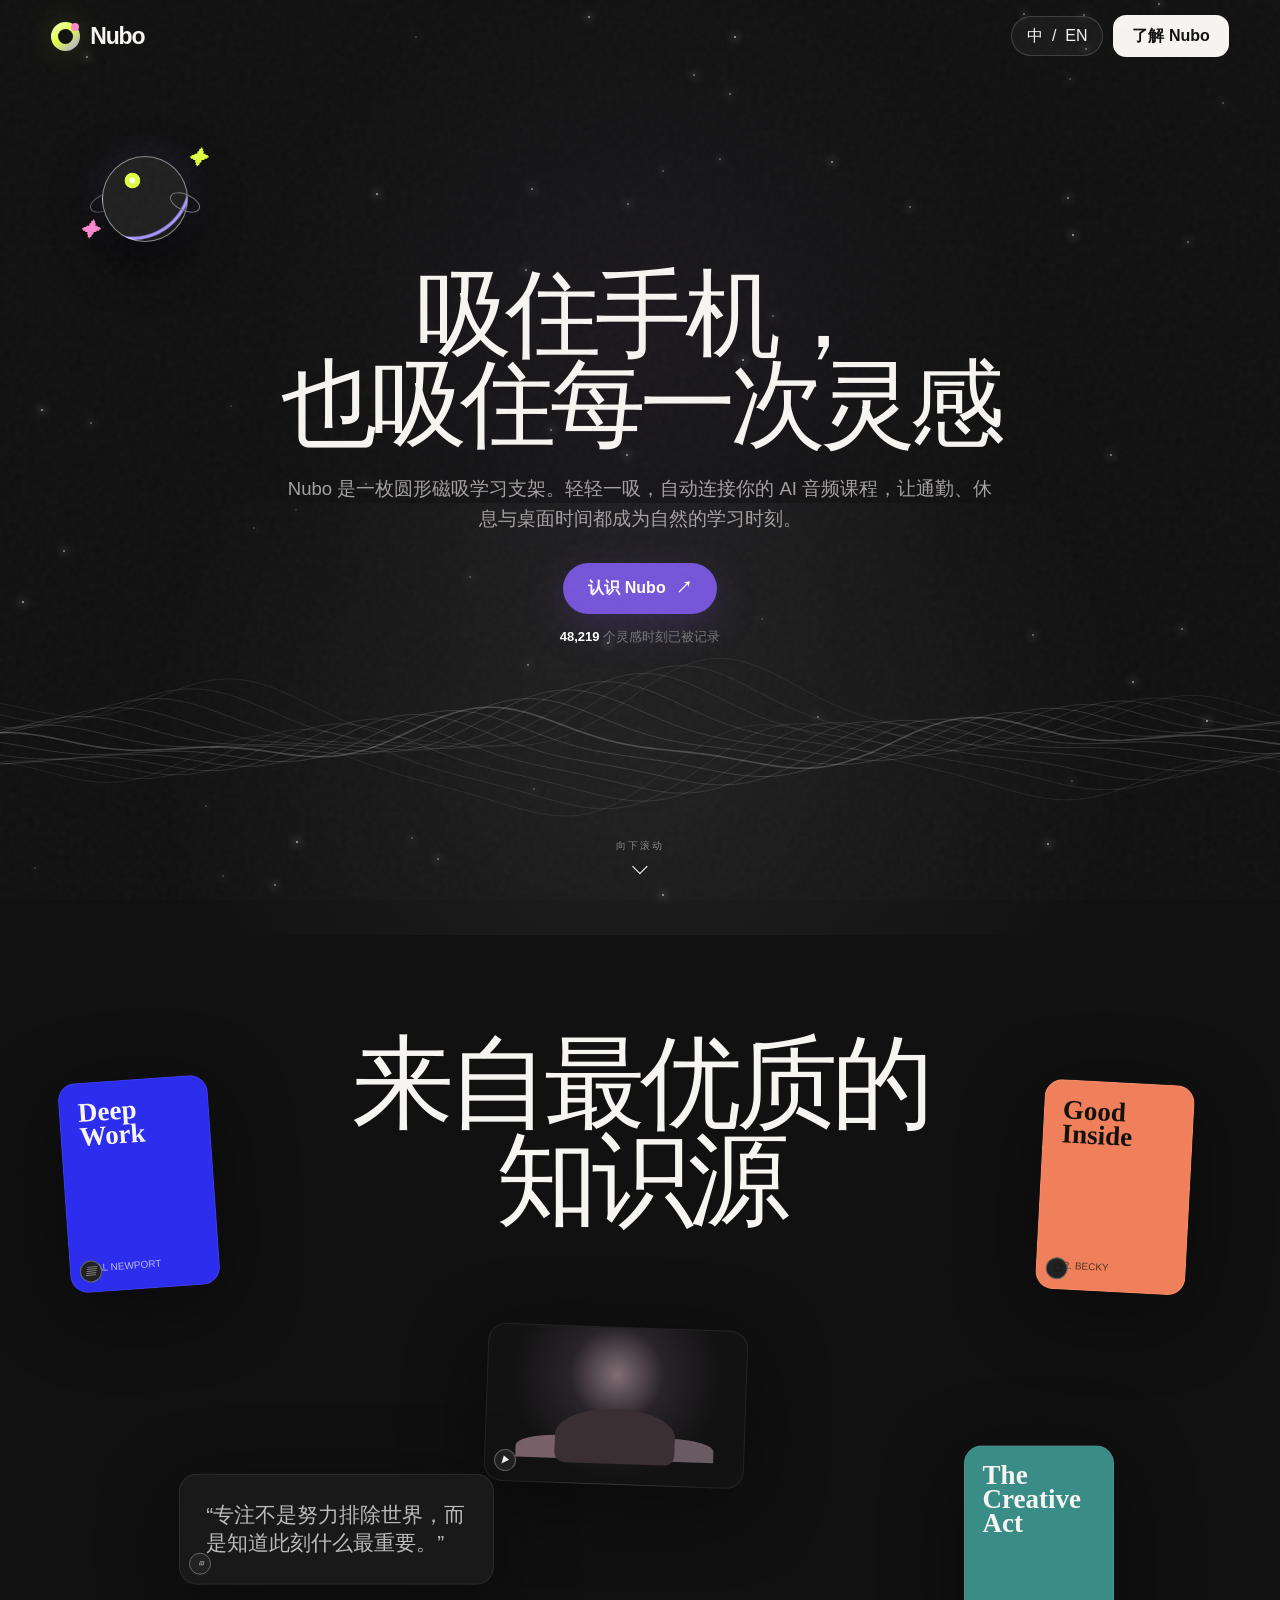
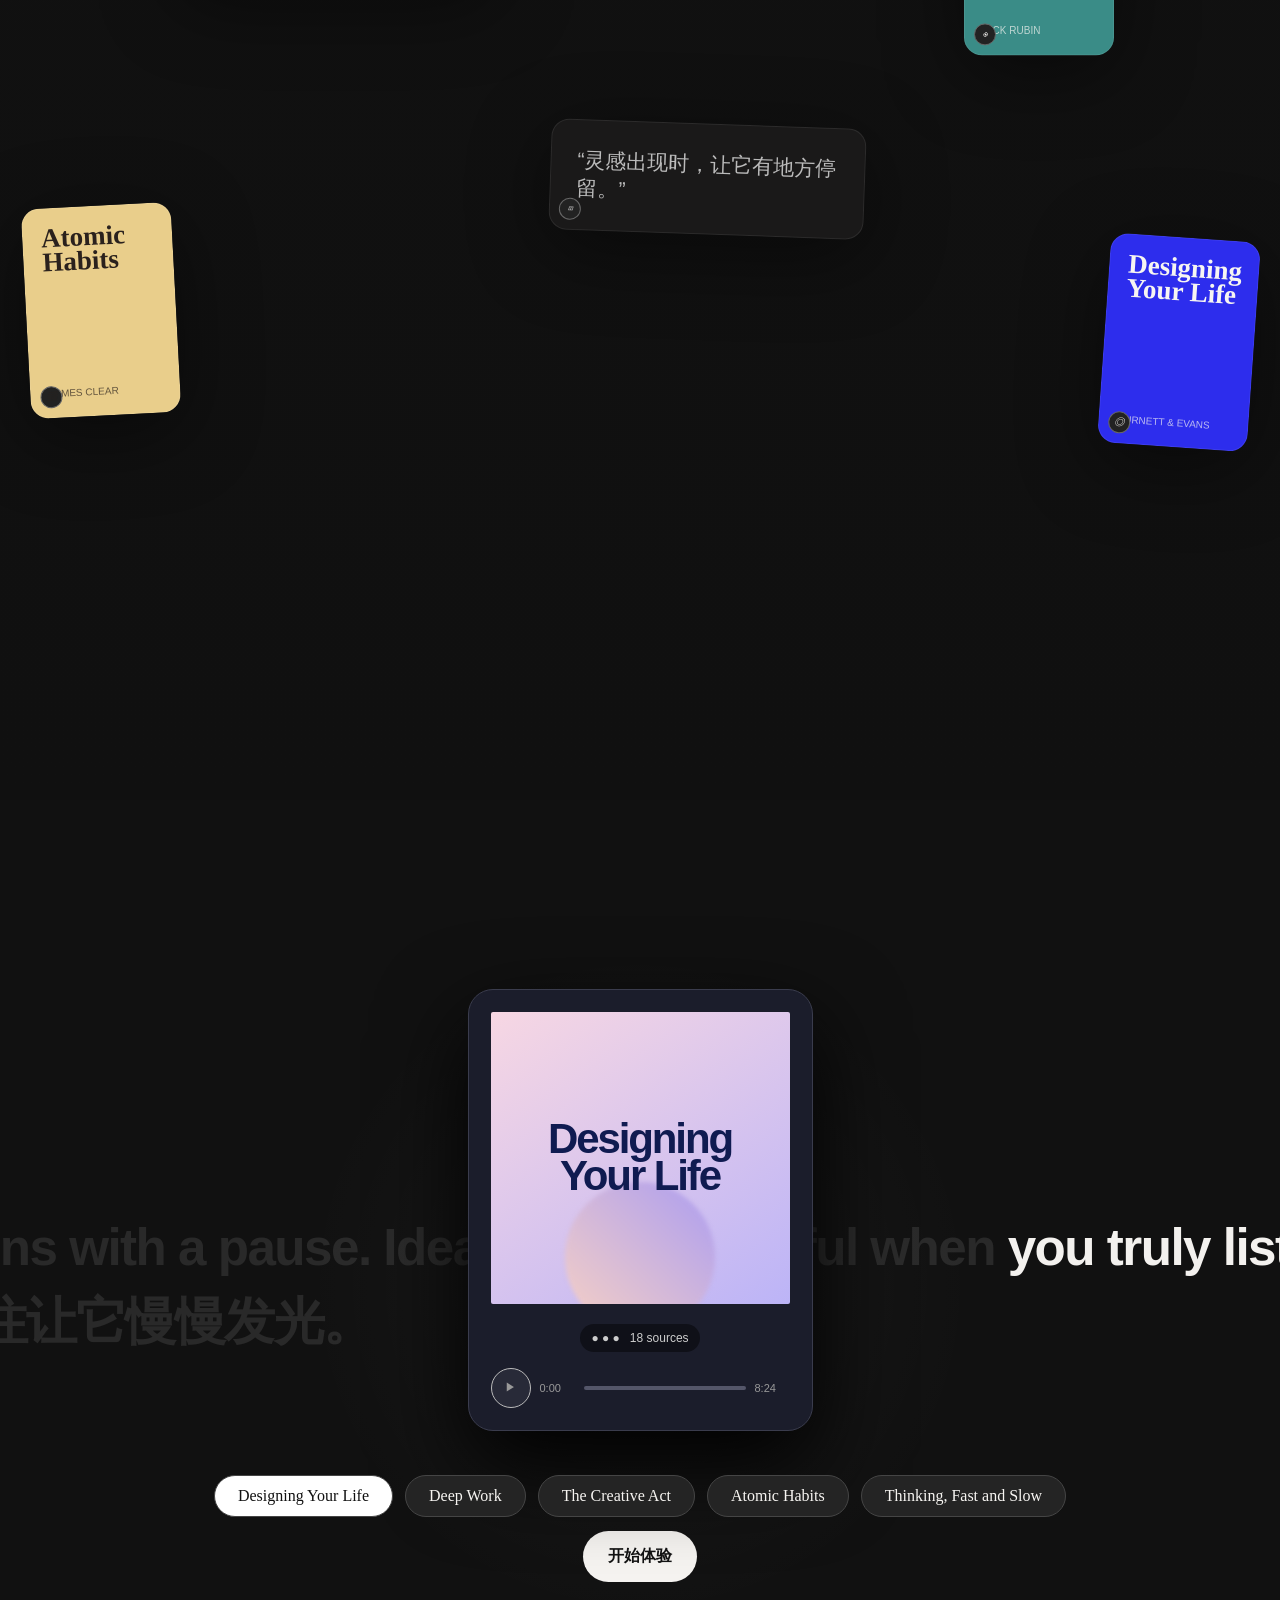
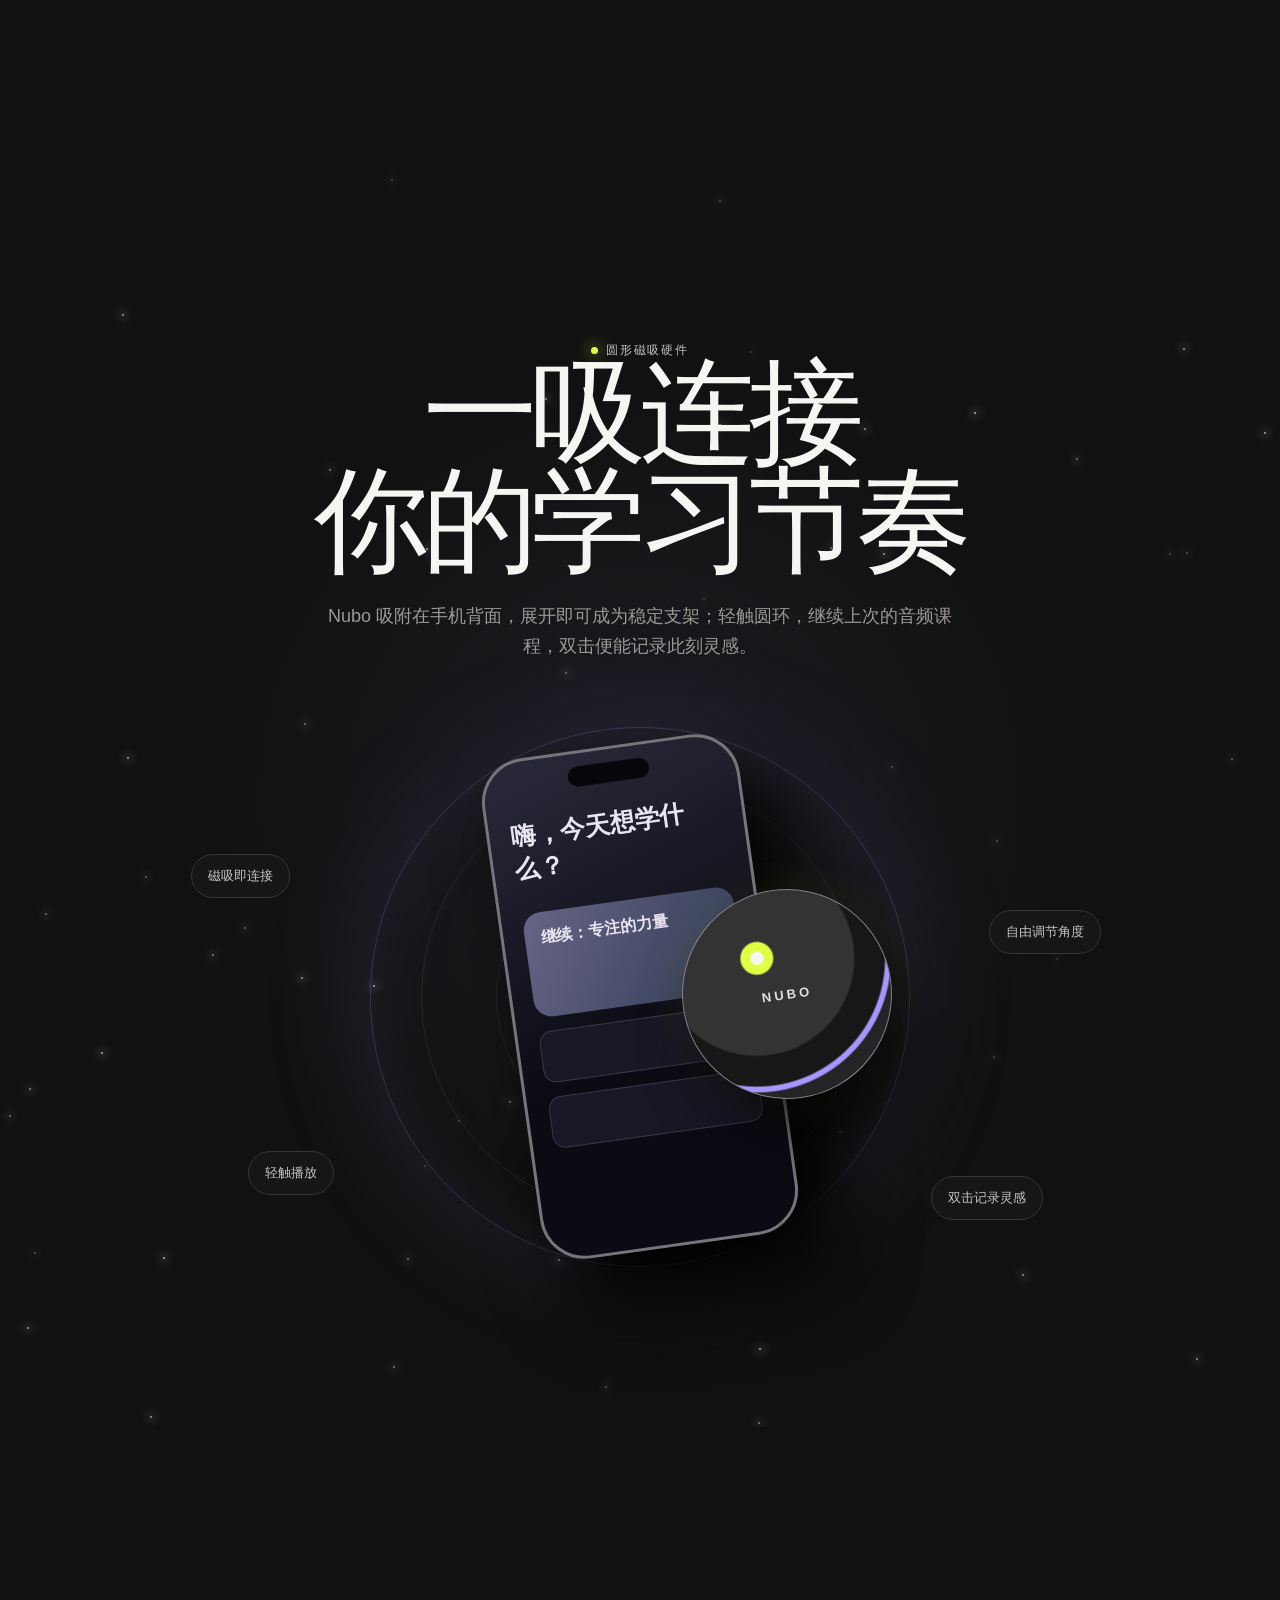
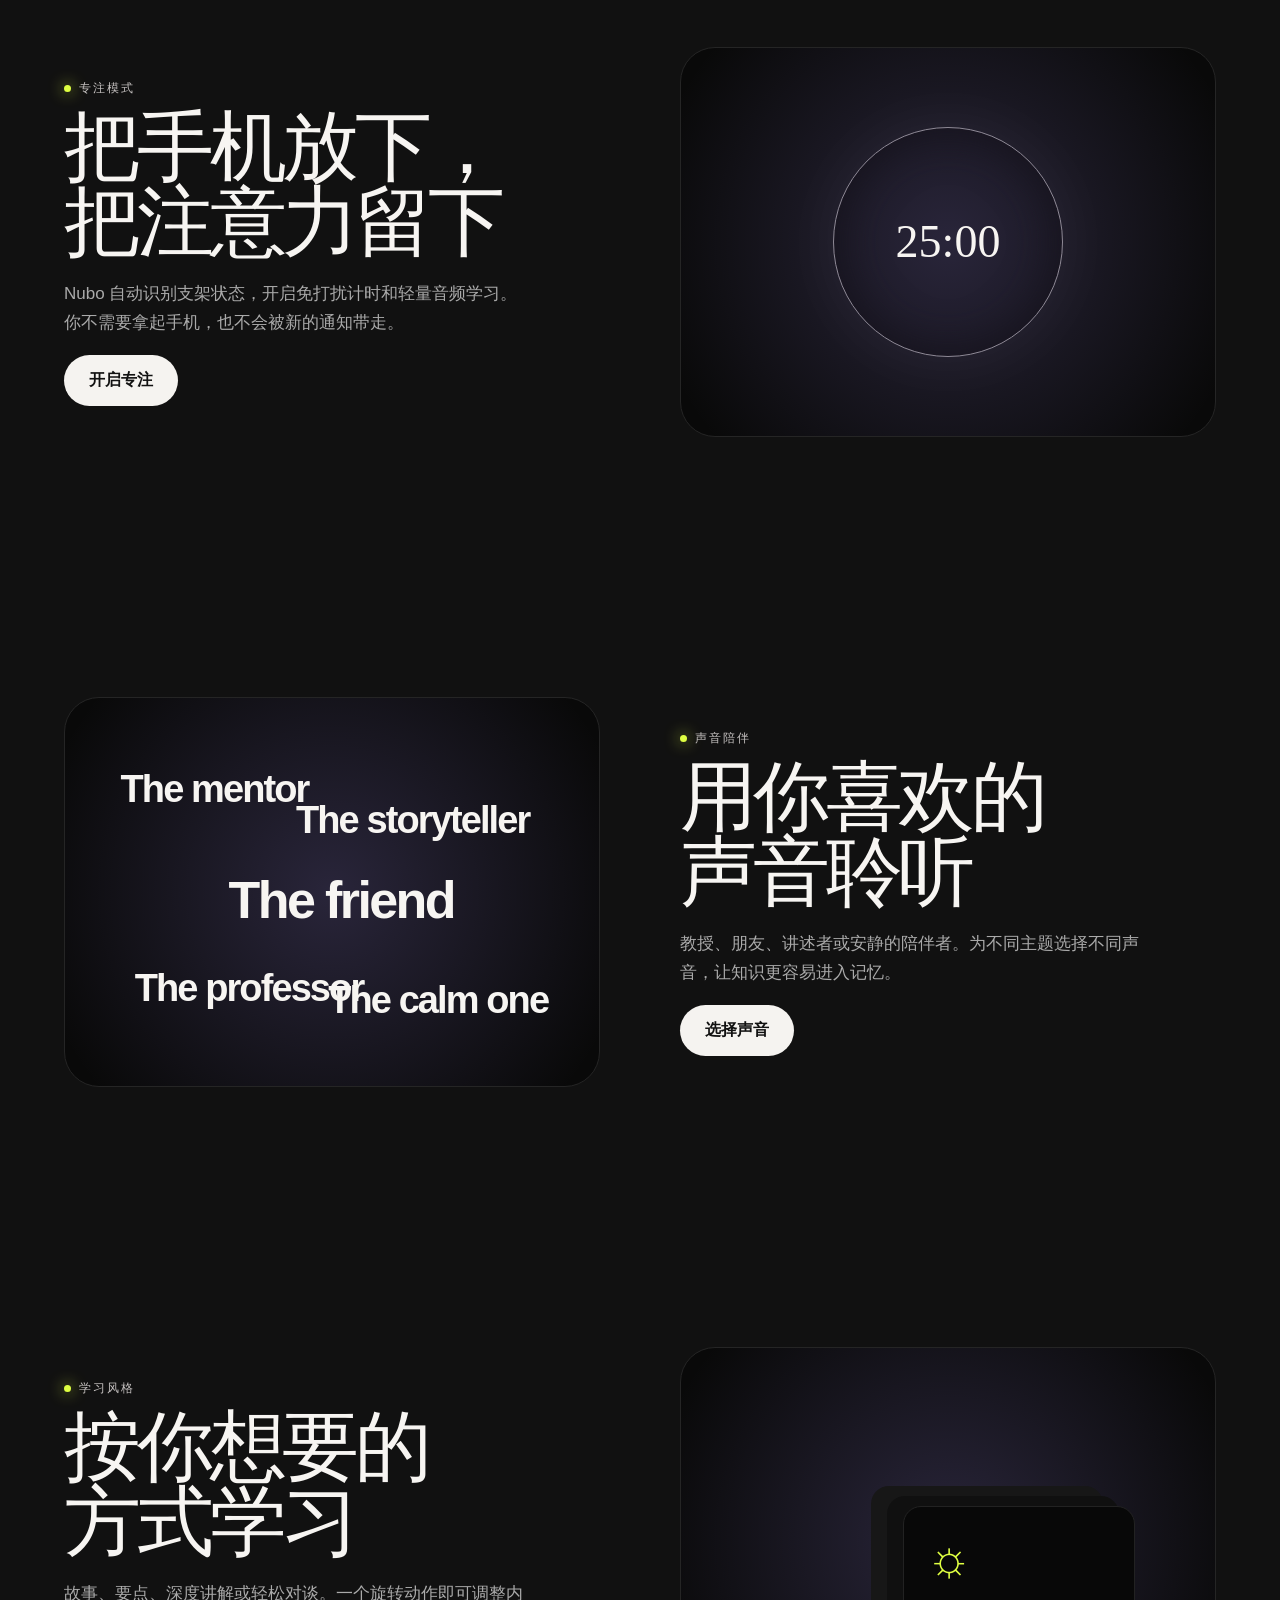
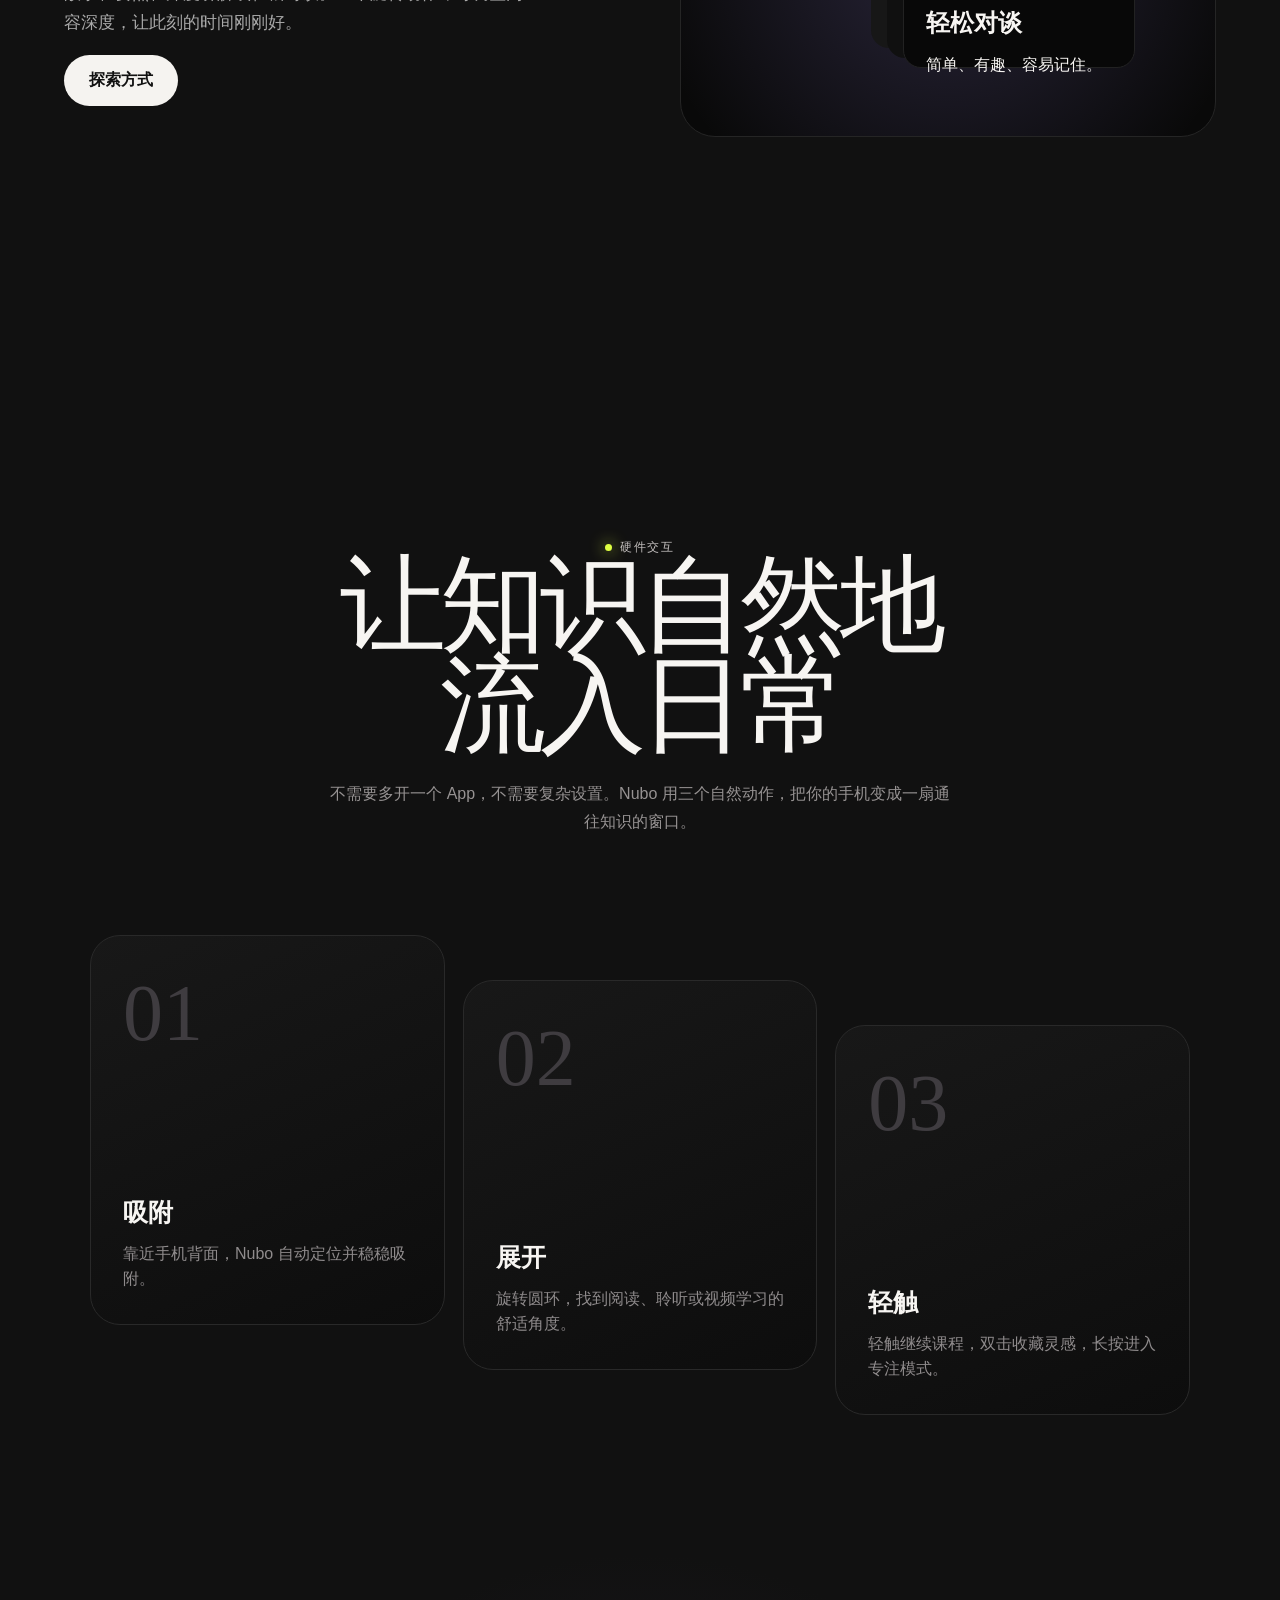
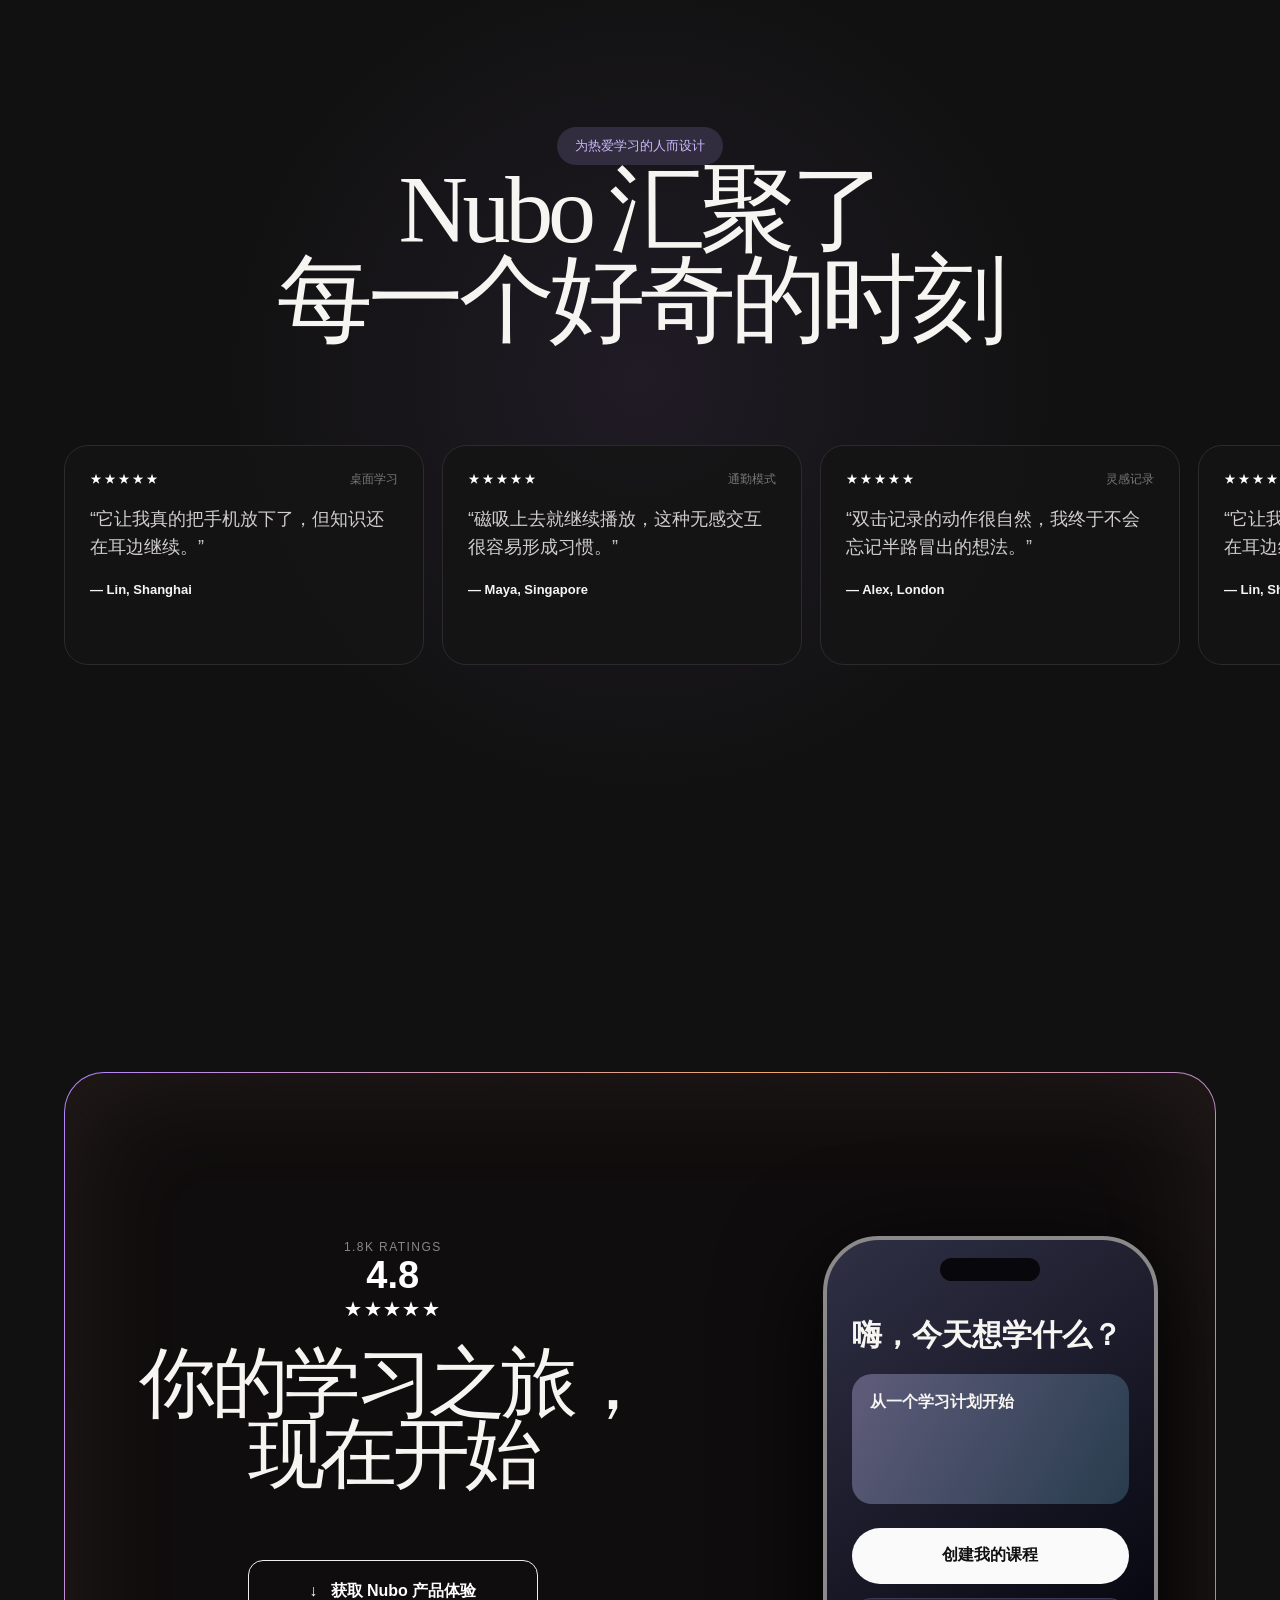
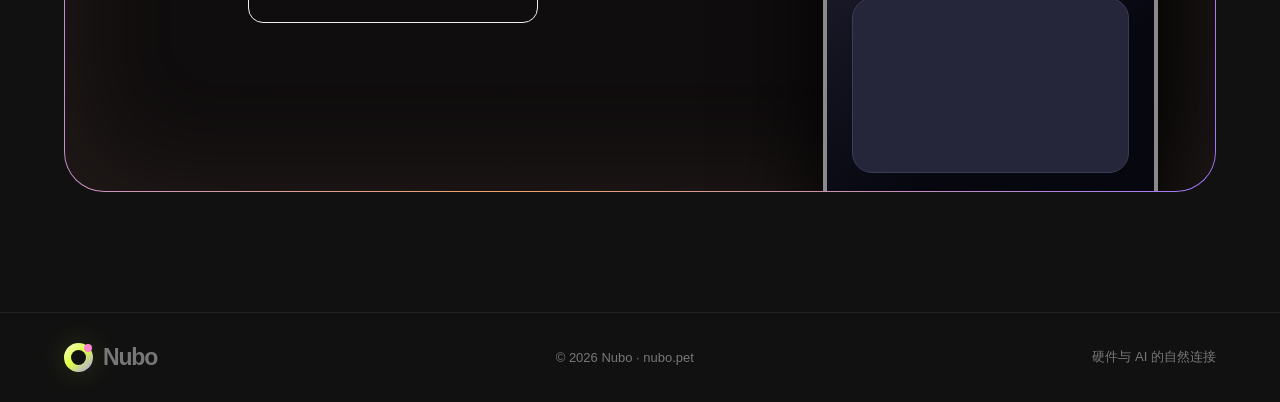
==== commit 0978b72b: "Rebuild Nubo with immersive product visuals" ====
--- a/public/lorelume.html
+++ b/public/lorelume.html
@@ -1,2244 +1,427 @@
-<!DOCTYPE html>
-<html lang="en">
+<!doctype html>
+<html lang="zh-CN">
 <head>
-    <meta charset="UTF-8">
-    <meta name="viewport" content="width=device-width, initial-scale=1.0">
-    <title>LoreLume Pebble - Flow Companion | Screen-Free AI Voice Micro-Learning</title>
-    <script src="https://cdn.tailwindcss.com"></script>
-    <script src="https://cdnjs.cloudflare.com/ajax/libs/gsap/3.12.2/gsap.min.js"></script>
-    <script src="https://cdnjs.cloudflare.com/ajax/libs/gsap/3.12.2/ScrollTrigger.min.js"></script>
-    <link rel="preconnect" href="https://fonts.googleapis.com">
-    <link rel="preconnect" href="https://fonts.gstatic.com" crossorigin>
-    <link href="https://fonts.googleapis.com/css2?family=Inter:wght@300;400;500;600;700&family=Playfair+Display:ital,wght@0,400;0,500;0,600;0,700;1,400;1,500&display=swap" rel="stylesheet">
-    <link rel="stylesheet" href="https://cdnjs.cloudflare.com/ajax/libs/font-awesome/6.5.1/css/all.min.css">
-    <script>
-        tailwind.config = {
-            theme: {
-                extend: {
-                    fontFamily: {
-                        serif: ['Playfair Display', 'serif'],
-                        sans: ['Inter', 'sans-serif'],
-                    },
-                    colors: {
-                        dark: '#06060a',
-                        darker: '#030305',
-                        card: '#0f0f14',
-                        accent: '#7c3aed',
-                        'accent-light': '#a78bfa',
-                        surface: '#13131a',
-                    }
-                }
-            }
-        }
-    </script>
-    <style>
-        * { margin: 0; padding: 0; box-sizing: border-box; }
-        body {
-            background: #06060a;
-            color: #ffffff;
-            font-family: 'Inter', sans-serif;
-            overflow-x: hidden;
-        }
-
-        /* Custom scrollbar */
-        ::-webkit-scrollbar { width: 6px; }
-        ::-webkit-scrollbar-track { background: #06060a; }
-        ::-webkit-scrollbar-thumb { background: #333; border-radius: 3px; }
-
-        /* Hero wave canvas */
-        #waveCanvas {
-            position: absolute;
-            bottom: 0;
-            left: 0;
-            width: 100%;
-            height: 200px;
-            pointer-events: none;
-            opacity: 0.6;
-        }
-
-        /* Floating animation */
-        @keyframes float {
-            0%, 100% { transform: translateY(0px) rotate(0deg); }
-            50% { transform: translateY(-20px) rotate(2deg); }
-        }
-        @keyframes floatReverse {
-            0%, 100% { transform: translateY(0px) rotate(0deg); }
-            50% { transform: translateY(20px) rotate(-2deg); }
-        }
-        @keyframes pulse-glow {
-            0%, 100% { opacity: 0.4; transform: scale(1); }
-            50% { opacity: 0.8; transform: scale(1.1); }
-        }
-        @keyframes star-twinkle {
-            0%, 100% { opacity: 0.3; }
-            50% { opacity: 1; }
-        }
-
-        .float-1 { animation: float 6s ease-in-out infinite; }
-        .float-2 { animation: floatReverse 7s ease-in-out infinite; }
-        .float-3 { animation: float 8s ease-in-out infinite 1s; }
-        .float-4 { animation: floatReverse 6.5s ease-in-out infinite 0.5s; }
-
-        /* Glass morphism */
-        .glass {
-            background: rgba(255, 255, 255, 0.03);
-            backdrop-filter: blur(20px);
-            border: 1px solid rgba(255, 255, 255, 0.06);
-        }
-        .glass-strong {
-            background: rgba(15, 15, 20, 0.8);
-            backdrop-filter: blur(30px);
-            border: 1px solid rgba(255, 255, 255, 0.08);
-        }
-
-        /* Gradient text */
-        .gradient-text {
-            background: linear-gradient(135deg, #fff 0%, #a78bfa 100%);
-            -webkit-background-clip: text;
-            -webkit-text-fill-color: transparent;
-            background-clip: text;
-        }
-
-        /* Blurred orbs */
-        .orb {
-            border-radius: 50%;
-            filter: blur(60px);
-            opacity: 0.7;
-        }
-
-        /* Audio visualizer bars */
-        .audio-bar {
-            animation: sound 1.2s ease-in-out infinite;
-        }
-        @keyframes sound {
-            0%, 100% { height: 4px; }
-            50% { height: 20px; }
-        }
-
-        /* Star field */
-        .star {
-            position: absolute;
-            background: white;
-            border-radius: 50%;
-            animation: star-twinkle var(--duration) ease-in-out infinite;
-        }
-
-        /* Scroll reveal */
-        .reveal {
-            opacity: 0;
-            transform: translateY(40px);
-        }
-
-        /* Phone mockup */
-        .phone-mockup {
-            border: 2px solid rgba(255,255,255,0.1);
-            border-radius: 40px;
-            background: linear-gradient(180deg, #1a1a2e 0%, #0f0f1a 100%);
-            box-shadow: 0 50px 100px rgba(0,0,0,0.8), inset 0 1px 0 rgba(255,255,255,0.1);
-        }
-
-        /* App download showcase */
-        .download-showcase {
-            width: min(88vw, 1660px);
-            aspect-ratio: 1.82 / 1;
-            min-height: 680px;
-            margin: 0 auto;
-            position: relative;
-            overflow: hidden;
-            border: 1px solid rgba(181, 124, 238, 0.82);
-            border-radius: 42px;
-            background:
-                radial-gradient(ellipse at 56% 105%, rgba(185, 169, 144, 0.22) 0%, rgba(93, 79, 74, 0.11) 26%, transparent 56%),
-                radial-gradient(ellipse at 55% 12%, rgba(76, 59, 55, 0.12) 0%, transparent 58%),
-                linear-gradient(118deg, #090506 0%, #0d0909 42%, #100d0d 65%, #090707 100%);
-            box-shadow:
-                inset 0 1px 0 rgba(244, 192, 132, 0.48),
-                inset 0 0 110px rgba(0, 0, 0, 0.5);
-        }
-        .download-showcase::before {
-            content: '';
-            position: absolute;
-            inset: 0;
-            pointer-events: none;
-            background:
-                linear-gradient(90deg, transparent 0%, rgba(255,255,255,0.018) 48%, transparent 100%),
-                repeating-linear-gradient(104deg, rgba(255,255,255,0.006) 0 1px, transparent 1px 16px);
-            opacity: 0.7;
-        }
-        .download-showcase-grid {
-            position: absolute;
-            inset: 0;
-            z-index: 1;
-            display: grid;
-            grid-template-columns: 61% 39%;
-        }
-        .download-showcase-copy {
-            display: flex;
-            flex-direction: column;
-            align-items: center;
-            justify-content: center;
-            text-align: center;
-            padding: 5% 0 7% 4%;
-        }
-        .download-rating-label {
-            color: #858184;
-            font-size: clamp(13px, 0.9vw, 18px);
-            font-weight: 600;
-            letter-spacing: 0.09em;
-            margin-bottom: 4px;
-        }
-        .download-rating-score {
-            color: white;
-            font-size: clamp(38px, 3vw, 54px);
-            font-weight: 700;
-            line-height: 1;
-        }
-        .download-stars svg {
-            width: clamp(18px, 1.35vw, 25px);
-            height: clamp(18px, 1.35vw, 25px);
-        }
-        .download-showcase-title {
-            max-width: 950px;
-            margin-top: 20px;
-            color: #fff;
-            font-family: 'Playfair Display', serif;
-            font-size: clamp(68px, 5.45vw, 108px);
-            font-weight: 400;
-            line-height: 0.93;
-            letter-spacing: -0.055em;
-        }
-        .download-showcase-button {
-            margin-top: clamp(66px, 6vw, 112px);
-            min-width: clamp(370px, 29vw, 470px);
-            min-height: 92px;
-            padding: 0 42px;
-            border: 2px solid rgba(255,255,255,0.82);
-            border-radius: 16px;
-            color: #fff;
-            display: inline-flex;
-            align-items: center;
-            justify-content: center;
-            gap: 22px;
-            font-size: clamp(20px, 1.45vw, 28px);
-            font-weight: 600;
-            transition: background 0.25s ease, transform 0.25s ease;
-        }
-        .download-showcase-button:hover {
-            background: rgba(255,255,255,0.07);
-            transform: translateY(-2px);
-        }
-        .download-phone-stage {
-            position: relative;
-            height: 100%;
-        }
-        .download-phone {
-            position: absolute;
-            top: 17%;
-            left: 48%;
-            width: 280px;
-            transform: translateX(-50%) scale(1.68);
-            transform-origin: top center;
-        }
-        @media (max-width: 1023px) {
-            .download-showcase {
-                width: calc(100vw - 32px);
-                min-height: 1120px;
-                aspect-ratio: auto;
-                border-radius: 30px;
-            }
-            .download-showcase-grid {
-                grid-template-columns: 1fr;
-                grid-template-rows: 48% 52%;
-            }
-            .download-showcase-copy {
-                padding: 64px 24px 22px;
-                justify-content: flex-start;
-            }
-            .download-showcase-title {
-                font-size: clamp(48px, 10vw, 76px);
-            }
-            .download-showcase-button {
-                margin-top: 48px;
-                min-width: min(390px, 88vw);
-                min-height: 72px;
-                padding: 0 24px;
-            }
-            .download-phone {
-                top: 6%;
-                left: 50%;
-                transform: translateX(-50%) scale(1.28);
-            }
-        }
-        @media (max-width: 520px) {
-            .download-showcase { min-height: 940px; }
-            .download-showcase-grid { grid-template-rows: 49% 51%; }
-            .download-showcase-copy { padding-top: 42px; }
-            .download-showcase-title { font-size: 47px; }
-            .download-showcase-button { margin-top: 34px; font-size: 17px; }
-            .download-phone { transform: translateX(-50%) scale(1.05); }
-        }
-
-        /* Pebble hardware mockup */
-        .pebble-device {
-            background: radial-gradient(circle at 30% 30%, #3a3a4a, #1a1a2e);
-            border-radius: 50%;
-            box-shadow: 
-                0 20px 60px rgba(124, 58, 237, 0.3),
-                inset 0 2px 4px rgba(255,255,255,0.1),
-                inset 0 -2px 4px rgba(0,0,0,0.3);
-        }
-
-        /* Topic pill active */
-        .pill-active {
-            background: white;
-            color: black;
-            border-color: white;
-        }
-        .pill-inactive {
-            background: rgba(255,255,255,0.08);
-            color: white;
-            border: 1px solid rgba(255,255,255,0.1);
-        }
-
-        /* Nav transition */
-        nav.scrolled {
-            background: rgba(6, 6, 10, 0.9);
-            backdrop-filter: blur(20px);
-            border-bottom: 1px solid rgba(255,255,255,0.05);
-        }
-
-        /* Language switcher */
-        .language-option[aria-checked="true"] {
-            background: rgba(124, 58, 237, 0.22);
-            color: #c4b5fd;
-        }
-        .language-option:focus-visible,
-        #language-toggle:focus-visible {
-            outline: 2px solid #a78bfa;
-            outline-offset: 2px;
-        }
-
-        /* Large footer text */
-        .footer-logo {
-            font-size: clamp(80px, 15vw, 200px);
-            line-height: 0.85;
-            letter-spacing: -0.04em;
-        }
-
-        /* Card hover */
-        .hover-card {
-            transition: transform 0.4s cubic-bezier(0.4, 0, 0.2, 1), box-shadow 0.4s ease;
-        }
-        .hover-card:hover {
-            transform: translateY(-8px) scale(1.02);
-            box-shadow: 0 30px 60px rgba(0,0,0,0.5);
-        }
-
-        /* Mindspace spinner */
-        @keyframes spin-slow {
-            from { transform: rotate(0deg); }
-            to { transform: rotate(360deg); }
-        }
-        .spinner-ring {
-            animation: spin-slow 3s linear infinite;
-        }
-
-        /* Section divider gradient */
-        .section-fade {
-            background: linear-gradient(to bottom, transparent, #06060a);
-        }
-
-        /* Particle canvas */
-        #particleCanvas {
-            position: fixed;
-            top: 0;
-            left: 0;
-            width: 100%;
-            height: 100%;
-            pointer-events: none;
-            z-index: 0;
-        }
-
-        /* Content wrapper */
-        .content-wrapper {
-            position: relative;
-            z-index: 1;
-        }
-
-        /* ====== Interactive Player Section Styles ====== */
-        .player-section {
-            position: relative;
-            min-height: 100vh;
-            display: flex;
-            align-items: center;
-            justify-content: center;
-            overflow: hidden;
-            background: #06060a;
-        }
-
-        .bg-text-layer {
-            position: absolute;
-            inset: 0;
-            display: flex;
-            align-items: center;
-            justify-content: center;
-            pointer-events: none;
-            z-index: 0;
-            padding: 0 2rem;
-        }
-
-        .bg-text-content {
-            font-size: clamp(1.2rem, 2.5vw, 2.2rem);
-            font-weight: 500;
-            text-align: center;
-            max-width: 1200px;
-            line-height: 1.5;
-            color: rgba(255,255,255,0.15);
-            transition: opacity 0.5s ease;
-        }
-
-        .bg-text-content .highlight {
-            color: rgba(255,255,255,0.95);
-            font-weight: 600;
-        }
-
-        .vertical-label {
-            position: absolute;
-            top: 50%;
-            left: 50%;
-            transform: translate(-50%, -50%);
-            pointer-events: none;
-            z-index: 1;
-            font-size: 10px;
-            letter-spacing: 0.3em;
-            color: rgba(255,255,255,0.25);
-            text-transform: uppercase;
-            writing-mode: vertical-rl;
-            text-orientation: mixed;
-            white-space: nowrap;
-        }
-
-        .player-card-wrapper {
-            position: relative;
-            z-index: 10;
-            display: flex;
-            flex-direction: column;
-            align-items: center;
-            width: 100%;
-            max-width: 420px;
-        }
-
-        .player-card {
-            background: linear-gradient(180deg, #16162a 0%, #0f0f1a 100%);
-            border-radius: 32px;
-            padding: 12px;
-            width: 100%;
-            max-width: 340px;
-            box-shadow: 
-                0 40px 80px rgba(0,0,0,0.6),
-                0 0 0 1px rgba(255,255,255,0.06);
-            transition: transform 0.5s cubic-bezier(0.4, 0, 0.2, 1);
-        }
-
-        .card-cover {
-            border-radius: 24px;
-            overflow: hidden;
-            height: 400px;
-            position: relative;
-            transition: all 0.5s ease;
-        }
-
-        .card-info {
-            padding: 16px 8px 8px;
-        }
-
-        .sources-row {
-            display: flex;
-            align-items: center;
-            justify-content: center;
-            gap: 6px;
-            margin-bottom: 16px;
-        }
-
-        .source-avatars {
-            display: flex;
-            align-items: center;
-        }
-
-        .source-avatar {
-            width: 20px;
-            height: 20px;
-            border-radius: 50%;
-            border: 2px solid #16162a;
-            margin-left: -6px;
-        }
-        .source-avatar:first-child { margin-left: 0; }
-
-        .source-count {
-            font-size: 12px;
-            color: rgba(255,255,255,0.5);
-            font-weight: 500;
-        }
-
-        .player-controls {
-            display: flex;
-            align-items: center;
-            gap: 10px;
-        }
-
-        .play-btn {
-            width: 40px;
-            height: 40px;
-            border-radius: 50%;
-            border: 1px solid rgba(255,255,255,0.2);
-            background: rgba(255,255,255,0.05);
-            display: flex;
-            align-items: center;
-            justify-content: center;
-            cursor: pointer;
-            transition: all 0.3s ease;
-            flex-shrink: 0;
-        }
-        .play-btn:hover {
-            background: rgba(255,255,255,0.1);
-            transform: scale(1.05);
-        }
-
-        .time-display {
-            font-size: 11px;
-            color: rgba(255,255,255,0.4);
-            font-family: 'Inter', monospace;
-            font-variant-numeric: tabular-nums;
-            min-width: 32px;
-        }
-
-        .progress-bar {
-            flex: 1;
-            height: 4px;
-            background: rgba(255,255,255,0.1);
-            border-radius: 2px;
-            overflow: hidden;
-            cursor: pointer;
-        }
-
-        .progress-fill {
-            height: 100%;
-            width: 0%;
-            background: rgba(255,255,255,0.5);
-            border-radius: 2px;
-            transition: width 0.3s ease;
-        }
-
-        .topic-buttons {
-            position: absolute;
-            bottom: 100px;
-            left: 0;
-            right: 0;
-            z-index: 20;
-            display: flex;
-            flex-wrap: wrap;
-            justify-content: center;
-            gap: 10px;
-            padding: 0 20px;
-            max-width: 900px;
-            margin: 0 auto;
-        }
-
-        .topic-btn {
-            padding: 10px 20px;
-            border-radius: 9999px;
-            font-size: 13px;
-            font-weight: 500;
-            cursor: pointer;
-            transition: all 0.3s ease;
-            white-space: nowrap;
-            font-family: 'Playfair Display', serif;
-            border: 1px solid rgba(255,255,255,0.12);
-            background: rgba(255,255,255,0.06);
-            color: rgba(255,255,255,0.8);
-        }
-
-        .topic-btn:hover {
-            background: rgba(255,255,255,0.12);
-            transform: translateY(-1px);
-        }
-
-        .topic-btn.active {
-            background: white;
-            color: black;
-            border-color: white;
-            font-weight: 600;
-        }
-
-        .get-started-btn {
-            position: absolute;
-            bottom: 40px;
-            left: 50%;
-            transform: translateX(-50%);
-            z-index: 20;
-            padding: 12px 32px;
-            border-radius: 9999px;
-            background: white;
-            color: black;
-            font-size: 14px;
-            font-weight: 600;
-            border: none;
-            cursor: pointer;
-            transition: all 0.3s ease;
-        }
-        .get-started-btn:hover {
-            background: #f0f0f0;
-            transform: translateX(-50%) scale(1.03);
-        }
-
-        /* Cover specific styles */
-        .cover-nietzsche {
-            background: #0000ff;
-            display: flex;
-            flex-direction: column;
-            align-items: center;
-            justify-content: center;
-            padding: 30px;
-        }
-        .cover-nietzsche svg { filter: drop-shadow(0 4px 12px rgba(0,0,0,0.2)); }
-        .cover-nietzsche .cover-title {
-            color: white;
-            font-family: 'Playfair Display', serif;
-            font-style: italic;
-            font-size: 22px;
-            text-align: center;
-            line-height: 1.3;
-            margin-top: 20px;
-            text-shadow: 0 2px 8px rgba(0,0,0,0.2);
-        }
-
-        .cover-charisma {
-            background: linear-gradient(180deg, #0a1628 0%, #1a3a52 40%, #2dd4bf 70%, #fcd34d 100%);
-            display: flex;
-            flex-direction: column;
-            align-items: center;
-            justify-content: flex-start;
-            padding: 40px 20px;
-            position: relative;
-            overflow: hidden;
-        }
-        .cover-charisma::before {
-            content: '';
-            position: absolute;
-            bottom: -20%;
-            left: 50%;
-            transform: translateX(-50%);
-            width: 140%;
-            height: 80%;
-            background: url('https://images.unsplash.com/photo-1535083783855-76ae62b2914e?w=400&h=400&fit=crop') center/cover;
-            opacity: 0.9;
-            mix-blend-mode: soft-light;
-        }
-        .cover-charisma .cover-title {
-            color: #fcd34d;
-            font-family: 'Playfair Display', serif;
-            font-size: 36px;
-            font-weight: 700;
-            text-align: center;
-            line-height: 1.1;
-            position: relative;
-            z-index: 2;
-            text-shadow: 0 2px 12px rgba(0,0,0,0.4);
-        }
-        .cover-charisma .feather-icon {
-            position: absolute;
-            bottom: 10%;
-            left: 50%;
-            transform: translateX(-50%);
-            width: 80px;
-            height: 120px;
-            opacity: 0.9;
-            z-index: 2;
-        }
-
-        .cover-love {
-            background: linear-gradient(135deg, #f9a8d4 0%, #c084fc 50%, #fcd34d 100%);
-            display: flex;
-            flex-direction: column;
-            align-items: center;
-            justify-content: center;
-            padding: 30px;
-            position: relative;
-        }
-        .cover-love .heart-container {
-            width: 120px;
-            height: 120px;
-            margin: 20px 0;
-            position: relative;
-        }
-        .cover-love .heart-left,
-        .cover-love .heart-right {
-            position: absolute;
-            width: 60px;
-            height: 100px;
-            top: 10px;
-        }
-        .cover-love .heart-left {
-            left: 10px;
-            background: linear-gradient(135deg, #fbcfe8 0%, #f9a8d4 100%);
-            border-radius: 60px 60px 0 0;
-            transform: rotate(-45deg);
-            transform-origin: 100% 100%;
-            box-shadow: inset -2px -2px 8px rgba(0,0,0,0.05);
-        }
-        .cover-love .heart-right {
-            right: 10px;
-            background: linear-gradient(135deg, #f472b6 0%, #db2777 100%);
-            border-radius: 60px 60px 0 0;
-            transform: rotate(45deg);
-            transform-origin: 0 100%;
-            box-shadow: inset 2px -2px 8px rgba(0,0,0,0.05);
-        }
-        .cover-love .cover-title {
-            color: #1e1b4b;
-            font-family: 'Inter', sans-serif;
-            font-size: 28px;
-            font-weight: 700;
-            text-align: center;
-            line-height: 1.15;
-            position: relative;
-            z-index: 2;
-        }
-
-        .cover-dopamine {
-            background: #f5f5f5;
-            display: flex;
-            flex-direction: column;
-            align-items: center;
-            justify-content: center;
-            padding: 30px;
-            position: relative;
-        }
-        .cover-dopamine .brain-icon {
-            position: absolute;
-            top: 30px;
-            right: 30px;
-            width: 60px;
-            height: 60px;
-            color: #ef4444;
-        }
-        .cover-dopamine .cover-title {
-            color: #b91c1c;
-            font-family: 'Playfair Display', serif;
-            font-size: 32px;
-            font-weight: 700;
-            text-align: center;
-            line-height: 1.1;
-            font-style: italic;
-            letter-spacing: -0.02em;
-        }
-        .cover-dopamine .cover-subtitle {
-            color: #ef4444;
-            font-size: 11px;
-            font-weight: 700;
-            letter-spacing: 0.15em;
-            text-transform: uppercase;
-            margin-top: 12px;
-        }
-
-        .cover-leaders {
-            background: linear-gradient(135deg, #0f172a 0%, #1e293b 100%);
-            display: flex;
-            flex-direction: column;
-            align-items: center;
-            justify-content: center;
-            padding: 30px;
-            position: relative;
-            overflow: hidden;
-        }
-        .cover-leaders .cover-title {
-            color: #ccfbf1;
-            font-family: 'Inter', sans-serif;
-            font-size: 26px;
-            font-weight: 700;
-            text-align: center;
-            line-height: 1.2;
-            position: relative;
-            z-index: 2;
-            max-width: 220px;
-        }
-        .cover-leaders .brain-gear {
-            position: absolute;
-            bottom: 40px;
-            right: 30px;
-            width: 100px;
-            height: 100px;
-            color: #f472b6;
-            opacity: 0.9;
-            z-index: 2;
-        }
-
-        /* Card switch animation */
-        .card-enter {
-            animation: cardEnter 0.5s cubic-bezier(0.4, 0, 0.2, 1) forwards;
-        }
-        @keyframes cardEnter {
-            from { opacity: 0; transform: translateY(20px) scale(0.95); }
-            to { opacity: 1; transform: translateY(0) scale(1); }
-        }
-
-        /* Noise texture overlay */
-        .noise-overlay {
-            position: absolute;
-            inset: 0;
-            opacity: 0.03;
-            pointer-events: none;
-            background-image: url("data:image/svg+xml,%3Csvg viewBox='0 0 256 256' xmlns='http://www.w3.org/2000/svg'%3E%3Cfilter id='noise'%3E%3CfeTurbulence type='fractalNoise' baseFrequency='0.9' numOctaves='4' stitchTiles='stitch'/%3E%3C/filter%3E%3Crect width='100%25' height='100%25' filter='url(%23noise)'/%3E%3C/svg%3E");
-            background-size: 128px 128px;
-        }
-    </style>
+  <meta charset="utf-8">
+  <meta name="viewport" content="width=device-width,initial-scale=1,viewport-fit=cover">
+  <meta name="theme-color" content="#101010">
+  <meta name="description" content="Nubo 是一款圆形磁吸手机支架，把拿起手机的瞬间变成专注、轻松的微学习体验。">
+  <meta property="og:title" content="Nubo — 吸住手机，也吸住灵感">
+  <meta property="og:description" content="圆形磁吸硬件与 AI 音频学习体验。">
+  <meta property="og:image" content="/og.png">
+  <title>Nubo — 圆形磁吸学习支架</title>
+  <link rel="icon" href="/favicon.svg">
+  <style>
+    @font-face{font-family:NuboSerif;src:local("Songti SC"),local("STSong"),local("Times New Roman")}
+    :root{
+      --bg:#111;--panel:#171717;--ink:#f7f5f2;--muted:#9c9997;
+      --violet:#a995ff;--lime:#dfff42;--rose:#ff88cd;--line:#2b2929;
+      --serif:NuboSerif,"Iowan Old Style","Times New Roman",serif;
+      --sans:Inter,-apple-system,BlinkMacSystemFont,"Segoe UI","PingFang SC","Noto Sans CJK SC",sans-serif
+    }
+    *{box-sizing:border-box}
+    html{scroll-behavior:smooth;background:var(--bg)}
+    body{margin:0;background:var(--bg);color:var(--ink);font-family:var(--sans);overflow-x:hidden}
+    button,a{font:inherit}
+    button{color:inherit}
+    a{color:inherit;text-decoration:none}
+    ::selection{background:var(--violet);color:#111}
+    ::-webkit-scrollbar{width:5px}
+    ::-webkit-scrollbar-track{background:#101010}
+    ::-webkit-scrollbar-thumb{background:#565256;border-radius:99px}
+    .page-noise{position:fixed;inset:0;z-index:80;pointer-events:none;opacity:.045;background-image:url("data:image/svg+xml,%3Csvg viewBox='0 0 180 180' xmlns='http://www.w3.org/2000/svg'%3E%3Cfilter id='n'%3E%3CfeTurbulence type='fractalNoise' baseFrequency='.83' numOctaves='3' stitchTiles='stitch'/%3E%3C/filter%3E%3Crect width='100%25' height='100%25' filter='url(%23n)' opacity='.7'/%3E%3C/svg%3E")}
+
+    /* Navigation */
+    .nav{position:fixed;inset:0 0 auto;height:72px;z-index:70;display:flex;align-items:center;transition:.35s ease}
+    .nav.scrolled{background:rgba(17,17,17,.72);backdrop-filter:blur(18px);border-bottom:1px solid rgba(255,255,255,.06)}
+    .nav-inner{width:100%;display:flex;align-items:center;justify-content:space-between;padding:0 clamp(18px,4vw,52px)}
+    .brand{display:flex;align-items:center;gap:10px;font-size:23px;font-weight:750;letter-spacing:-.05em}
+    .brand-mark{width:29px;height:29px;border-radius:50%;position:relative;background:linear-gradient(140deg,#fbffcf,#dfff42 48%,#a995ff);box-shadow:0 0 30px rgba(223,255,66,.16)}
+    .brand-mark:before{content:"";position:absolute;inset:7px;border-radius:50%;background:#111}
+    .brand-mark:after{content:"";position:absolute;width:8px;height:8px;right:1px;top:1px;border-radius:50%;background:#ff88cd}
+    .nav-actions{display:flex;align-items:center;gap:10px}
+    .lang{border:1px solid rgba(255,255,255,.17);background:rgba(255,255,255,.04);height:40px;padding:0 15px;border-radius:999px;cursor:pointer;transition:.2s}
+    .lang:hover{background:#fff;color:#111}
+    .nav-cta{height:42px;padding:0 19px;border-radius:13px;background:#f7f5f2;color:#111;display:grid;place-items:center;font-weight:700}
+
+    /* shared */
+    .section{position:relative;min-height:100svh;padding:120px clamp(20px,5vw,72px);overflow:hidden}
+    .section-title{font-family:var(--serif);font-weight:400;letter-spacing:-.055em;line-height:.94;font-size:clamp(54px,8.3vw,126px);margin:0}
+    .eyebrow{display:inline-flex;gap:8px;align-items:center;color:#c5c1c0;font-size:12px;text-transform:uppercase;letter-spacing:.16em}
+    .eyebrow:before{content:"";width:7px;height:7px;border-radius:50%;background:var(--lime);box-shadow:0 0 15px var(--lime)}
+    .pill{border:0;border-radius:999px;padding:15px 25px;background:#f5f3f0;color:#111;font-weight:750;cursor:pointer;transition:.25s;display:inline-flex;align-items:center;gap:10px}
+    .pill:hover{transform:translateY(-3px);box-shadow:0 10px 34px rgba(255,255,255,.12)}
+    .pill.purple{background:#7655d9;color:#fff;box-shadow:0 12px 40px rgba(118,85,217,.25)}
+    .reveal{opacity:0;transform:translateY(34px);transition:opacity .85s ease,transform .85s cubic-bezier(.2,.7,.2,1)}
+    .reveal.on{opacity:1;transform:none}
+    .stars{position:absolute;inset:0;pointer-events:none;opacity:.75}
+    .star{position:absolute;width:2px;height:2px;border-radius:50%;background:#fff;box-shadow:0 0 10px 2px rgba(255,255,255,.5);animation:twinkle var(--t) ease-in-out infinite alternate}
+    @keyframes twinkle{to{opacity:.18;transform:scale(.5)}}
+
+    /* Hero */
+    .hero{height:100svh;min-height:720px;display:grid;place-items:center;text-align:center;padding:94px 20px 38px;background:radial-gradient(circle at 50% 38%,#1b191d 0,transparent 44%),#111}
+    .hero-copy{position:relative;z-index:4;width:min(1050px,92vw);margin-top:-40px}
+    .hero h1{font-family:var(--serif);font-size:clamp(54px,7.5vw,108px);font-weight:400;letter-spacing:-.065em;line-height:.94;margin:0 auto 24px}
+    .hero p{font-size:clamp(16px,1.45vw,21px);line-height:1.6;color:#a5a1a3;max-width:720px;margin:0 auto 30px}
+    .hero-count{margin-top:14px;color:#777;font-size:13px}
+    .hero-count strong{color:#fff}
+    #waveCanvas{position:absolute;z-index:2;left:0;right:0;bottom:-35px;width:100%;height:48%;pointer-events:none}
+    .orbit-mascot{position:absolute;left:7vw;top:16%;z-index:4;width:110px;height:110px;animation:float 5.5s ease-in-out infinite}
+    .orbit-mascot .disc{position:absolute;inset:12px;border:1px solid rgba(255,255,255,.48);border-radius:50%;background:radial-gradient(circle at 35% 28%,#fff 0 3%,#dfff42 4% 9%,#202020 10% 68%,#a995ff 70% 72%,#181818 74%);box-shadow:0 18px 50px #000,0 0 35px rgba(169,149,255,.18)}
+    .orbit-mascot .wing{position:absolute;width:32px;height:17px;border:1px solid #777;border-radius:100%;top:50px}
+    .orbit-mascot .wing.l{left:-1px;transform:rotate(-24deg)}
+    .orbit-mascot .wing.r{right:-1px;transform:rotate(24deg)}
+    .spark{position:absolute;color:var(--lime);font-size:20px}
+    .spark.a{right:-8px;top:3px}.spark.b{left:-10px;bottom:12px;color:var(--rose)}
+    @keyframes float{50%{transform:translateY(-15px) rotate(3deg)}}
+    .scroll-hint{position:absolute;z-index:5;bottom:20px;left:50%;transform:translateX(-50%);font-size:10px;letter-spacing:.18em;color:#8e8a8d;text-transform:uppercase}
+    .scroll-hint i{display:block;width:11px;height:11px;border-right:1px solid #fff;border-bottom:1px solid #fff;transform:rotate(45deg);margin:8px auto;animation:nudge 1.4s infinite}
+    @keyframes nudge{50%{transform:translateY(6px) rotate(45deg)}}
+
+    /* Source cloud */
+    .sources{min-height:1500px;padding-top:135px;background:linear-gradient(#111,#101010)}
+    .source-stage{height:1180px;position:relative;max-width:1400px;margin:auto}
+    .source-heading{position:sticky;top:42%;z-index:9;text-align:center;font-size:clamp(55px,8vw,116px);font-weight:400;line-height:.95;letter-spacing:-.06em;margin:0;font-family:var(--serif);pointer-events:none}
+    .source-card{position:absolute;z-index:3;border:1px solid rgba(255,255,255,.08);background:#1a1919;border-radius:18px;overflow:hidden;box-shadow:0 18px 80px rgba(0,0,0,.45);transition:transform .2s ease}
+    .source-card:hover{transform:translateY(-8px) rotate(0)!important}
+    .book{width:150px;height:210px;padding:18px;display:flex;flex-direction:column;justify-content:space-between}
+    .book b{font-family:var(--serif);font-size:27px;line-height:.88}.book small{font-size:10px;opacity:.7}
+    .book.blue{background:#2d2ded}.book.orange{background:#ef805b;color:#15110e}.book.teal{background:#3a8c87}.book.cream{background:#e9ce8b;color:#2a211d}
+    .quote{width:315px;padding:26px;font-size:21px;line-height:1.35;color:#bbb}
+    .source-photo{width:260px;height:158px;background:radial-gradient(circle at 50% 30%,#806f75,#282328 28%,#121212 62%);position:relative}
+    .source-photo:after{content:"";position:absolute;left:50%;bottom:20px;width:120px;height:55px;border-radius:50% 50% 10px 10px;background:#3a3034;transform:translateX(-50%);box-shadow:-55px 12px 0 -16px #786168,55px 12px 0 -16px #6a5b62}
+    .source-icon{width:22px;height:22px;position:absolute;bottom:9px;left:9px;border-radius:50%;display:grid;place-items:center;background:#222;border:1px solid #666;font-size:10px}
+    .sc1{left:5%;top:50px;transform:rotate(-4deg)}.sc2{left:38%;top:90px;transform:rotate(2deg)}
+    .sc3{right:7%;top:55px;transform:rotate(3deg)}.sc4{left:14%;top:430px}
+    .sc5{right:13%;top:420px}.sc6{left:2%;top:760px;transform:rotate(-3deg)}
+    .sc7{left:43%;top:700px;transform:rotate(2deg)}.sc8{right:2%;top:790px;transform:rotate(4deg)}
+
+    /* Interactive audio */
+    .player-section{min-height:970px;display:flex;flex-direction:column;justify-content:center;align-items:center;background:#111;position:relative;padding:90px 0;overflow:hidden}
+    .word-wall{position:absolute;inset:0;display:grid;place-items:center;font-size:clamp(34px,4vw,65px);line-height:1.45;font-weight:650;color:#292929;width:150%;left:-25%;letter-spacing:-.03em}
+    .word-wall strong{color:#f3f1ee}
+    .aura{position:absolute;width:720px;height:720px;border-radius:50%;background:radial-gradient(circle,rgba(255,255,255,.14),rgba(255,255,255,.025) 30%,transparent 66%);filter:url("#grain")}
+    .player-card{position:relative;z-index:5;width:345px;padding:22px;background:#1b1d2b;border:1px solid #3a3c4d;border-radius:25px;box-shadow:0 35px 90px #000;transition:.5s cubic-bezier(.2,.8,.2,1)}
+    .cover{height:292px;border-radius:2px;display:grid;place-items:center;text-align:center;background:linear-gradient(145deg,#f7d7e3,#bcb4f7);color:#101b51;overflow:hidden;position:relative}
+    .cover:before{content:"";position:absolute;width:150px;height:150px;border-radius:50%;background:linear-gradient(45deg,#f7d1c4,#ac9df0);filter:blur(2px);bottom:-28px}
+    .cover h3{font-size:42px;line-height:.86;margin:0;position:relative;z-index:2;letter-spacing:-.05em}
+    .source-chip{margin:20px auto 16px;width:max-content;border-radius:99px;background:#0f1018;padding:7px 11px;font-size:12px;color:#ccc}
+    .controls{display:grid;grid-template-columns:40px 35px 1fr 35px;gap:9px;align-items:center;font-size:11px;color:#999}
+    .play{width:40px;height:40px;border-radius:50%;border:1px solid #bbb;background:#282a38;display:grid;place-items:center;cursor:pointer}
+    .progress{height:4px;border-radius:9px;background:#545669;overflow:hidden}.progress i{display:block;width:0;height:100%;background:#fff;transition:.2s}
+    .topics{position:relative;z-index:6;display:flex;gap:12px;max-width:100vw;overflow:auto;padding:44px 24px 14px;scrollbar-width:none}
+    .topic{white-space:nowrap;border:1px solid #454545;background:#242424;border-radius:99px;padding:11px 23px;font-family:var(--serif);font-size:16px;cursor:pointer}
+    .topic.active{background:#fff;color:#111}
+
+    /* Hardware */
+    .hardware{min-height:1180px;padding-top:170px;background:radial-gradient(circle at 50% 50%,#1d1b22 0,transparent 48%)}
+    .hardware-head{max-width:1020px;margin:auto;text-align:center;position:relative;z-index:3}
+    .hardware-head .section-title{font-size:clamp(60px,9vw,132px)}
+    .hardware-head p{max-width:660px;margin:25px auto;color:var(--muted);font-size:18px;line-height:1.7}
+    .hardware-stage{height:620px;position:relative;display:grid;place-items:center;margin-top:20px}
+    .halo{position:absolute;width:540px;height:540px;border:1px solid rgba(169,149,255,.25);border-radius:50%;box-shadow:0 0 120px rgba(169,149,255,.12),inset 0 0 80px rgba(169,149,255,.08)}
+    .halo:before,.halo:after{content:"";position:absolute;border:1px solid rgba(255,255,255,.08);border-radius:50%}
+    .halo:before{inset:50px}.halo:after{inset:125px}
+    .phone{position:absolute;width:260px;height:505px;border:3px solid #76757b;border-radius:45px;background:linear-gradient(160deg,#29293a,#0b0b14 58%);transform:rotate(-8deg);box-shadow:30px 50px 80px #000}
+    .phone:before{content:"";position:absolute;width:82px;height:20px;border-radius:20px;background:#07070b;left:50%;top:13px;transform:translateX(-50%)}
+    .phone-ui{padding:58px 21px;color:#e8e5f0}
+    .phone-ui b{font-family:var(--serif);font-size:25px}
+    .phone-ui .ui-card{margin-top:28px;border-radius:18px;padding:16px;background:linear-gradient(120deg,#666585,#313c55);height:105px}
+    .phone-ui .ui-row{height:52px;margin-top:14px;border:1px solid #39394c;border-radius:13px;background:#171725}
+    .nubo-disc{position:absolute;width:210px;height:210px;border-radius:50%;left:calc(50% + 42px);top:202px;background:radial-gradient(circle at 38% 31%,#f8f8f3 0 3%,#dfff42 4% 8%,#333 9% 50%,#171717 51% 66%,#a995ff 67% 69%,#242426 70%);border:1px solid #848187;box-shadow:12px 34px 55px rgba(0,0,0,.65),0 0 55px rgba(223,255,66,.09);transform:rotate(-8deg);z-index:4}
+    .nubo-disc:after{content:"NUBO";position:absolute;inset:0;display:grid;place-items:center;font-size:13px;font-weight:800;letter-spacing:.24em;color:#dfdfdf}
+    .feature-tags{position:absolute;inset:0;pointer-events:none}
+    .tag{position:absolute;padding:12px 16px;border-radius:99px;border:1px solid #363636;background:rgba(24,24,24,.75);backdrop-filter:blur(12px);font-size:13px;color:#c7c4c4}
+    .tag:nth-child(1){left:11%;top:27%}.tag:nth-child(2){right:10%;top:36%}.tag:nth-child(3){left:16%;bottom:18%}.tag:nth-child(4){right:15%;bottom:14%}
+
+    /* Features */
+    .feature-world{min-height:2150px;background:#111;padding-top:90px}
+    .feature-row{min-height:650px;max-width:1180px;margin:auto;display:grid;grid-template-columns:1fr 1fr;gap:80px;align-items:center}
+    .feature-row:nth-child(even) .feature-copy{order:2}
+    .feature-copy h3{font-family:var(--serif);font-weight:400;font-size:clamp(48px,6vw,82px);letter-spacing:-.055em;line-height:.98;margin:13px 0 20px}
+    .feature-copy p{color:#aaa;line-height:1.7;font-size:17px;max-width:470px}
+    .feature-visual{height:390px;border-radius:35px;background:#090909;border:1px solid #252525;position:relative;overflow:hidden;display:grid;place-items:center}
+    .feature-visual:before{content:"";position:absolute;inset:-30%;background:radial-gradient(circle,rgba(169,149,255,.2),transparent 58%);animation:drift 7s ease-in-out infinite alternate}
+    @keyframes drift{to{transform:translate(12%,8%) scale(1.2)}}
+    .focus-ring{width:230px;height:230px;border-radius:50%;border:1px solid #8e8995;display:grid;place-items:center;box-shadow:0 0 80px rgba(255,255,255,.05),inset 0 0 45px #16131d;position:relative}
+    .focus-ring:after{content:"25:00";font-family:var(--serif);font-size:46px}
+    .voice-cloud{position:relative;width:88%;height:80%}
+    .voice-cloud b{position:absolute;font-size:clamp(18px,3vw,38px);letter-spacing:-.05em}
+    .voice-cloud b:nth-child(1){left:5%;top:10%}.voice-cloud b:nth-child(2){right:8%;top:20%}.voice-cloud b:nth-child(3){left:28%;top:43%;font-size:52px}.voice-cloud b:nth-child(4){left:8%;bottom:12%}.voice-cloud b:nth-child(5){right:4%;bottom:8%}
+    .mode-stack{position:relative;width:70%;height:65%}
+    .mode{position:absolute;width:62%;height:64%;right:0;bottom:0;padding:22px;border-radius:18px;background:#080808;border:1px solid #222;box-shadow:-16px -10px 0 #101010,-32px -20px 0 #171717}
+    .mode strong{font-size:24px}.mode i{font-style:normal;font-size:50px;color:var(--lime);display:block;margin-bottom:20px}
+
+    /* Steps and voices */
+    .flow{min-height:1150px;padding-top:150px}
+    .flow-title{text-align:center;max-width:1000px;margin:auto}
+    .flow-title p{color:#969292;max-width:620px;margin:25px auto;line-height:1.7}
+    .steps{max-width:1100px;margin:100px auto 0;display:grid;grid-template-columns:repeat(3,1fr);gap:18px}
+    .step{min-height:390px;border-radius:30px;border:1px solid #292929;background:linear-gradient(155deg,#181818,#0d0d0d);padding:32px;display:flex;flex-direction:column;justify-content:space-between;transition:.3s}
+    .step:hover{transform:translateY(-10px);border-color:#555}
+    .step-num{font-family:var(--serif);font-size:80px;color:#3f3c40}
+    .step h3{font-size:25px;margin:0 0 12px}.step p{color:#8f8b8c;line-height:1.6;margin:0}
+    .step:nth-child(2){transform:translateY(45px)}.step:nth-child(2):hover{transform:translateY(35px)}
+    .step:nth-child(3){transform:translateY(90px)}.step:nth-child(3):hover{transform:translateY(80px)}
+
+    /* Reviews */
+    .community{min-height:1050px;padding-top:160px;background:radial-gradient(circle at 50% 42%,#201b25,transparent 48%)}
+    .community-copy{text-align:center;max-width:920px;margin:auto}
+    .community-copy .section-title{font-size:clamp(54px,7.5vw,100px)}
+    .founder{margin:30px auto 0;display:inline-flex;background:#312c3e;color:#c9bafc;padding:10px 18px;border-radius:999px;font-size:13px}
+    .review-track{display:flex;gap:18px;width:max-content;margin-top:100px;animation:marquee 36s linear infinite}
+    .review{width:360px;min-height:220px;border:1px solid #2c2a2c;background:rgba(20,20,20,.86);border-radius:24px;padding:25px}
+    .review-top{display:flex;justify-content:space-between;color:#777;font-size:12px}.review-stars{color:#fff;letter-spacing:2px}
+    .review p{font-size:18px;line-height:1.55;color:#d1cdcf}.review b{font-size:13px}
+    @keyframes marquee{to{transform:translateX(calc(-50% - 9px))}}
+
+    /* Final CTA */
+    .download{padding:85px clamp(18px,5vw,70px) 120px;min-height:920px;display:grid;place-items:center}
+    .download-card{width:min(1160px,100%);height:720px;border-radius:40px;border:1px solid transparent;background:linear-gradient(#100d0e,#100d0e) padding-box,linear-gradient(110deg,#b386ff,#f0a76a,#9f78ff) border-box;position:relative;overflow:hidden;display:grid;grid-template-columns:57% 43%;box-shadow:inset 0 0 120px rgba(191,145,113,.12)}
+    .download-copy{display:flex;flex-direction:column;align-items:center;justify-content:center;text-align:center;padding:50px;position:relative;z-index:3}
+    .rating{font-size:12px;color:#888;letter-spacing:.12em}.rating strong{font-size:38px;color:#fff;display:block;letter-spacing:0}.rating i{font-style:normal;color:#fff;font-size:18px}
+    .download-copy h2{font-family:var(--serif);font-size:clamp(58px,6vw,88px);letter-spacing:-.06em;line-height:.92;font-weight:400;margin:28px 0 70px}
+    .download-btn{border:1px solid #eee;border-radius:15px;padding:20px 28px;background:transparent;color:#fff;font-weight:650;cursor:pointer;min-width:290px}
+    .phone-final{position:absolute;right:5%;bottom:-95px;width:335px;height:650px;border:4px solid #8c898a;border-radius:56px;background:linear-gradient(145deg,#303046,#070710 70%);box-shadow:0 20px 100px #000}
+    .phone-final:before{content:"";position:absolute;top:18px;left:50%;transform:translateX(-50%);width:100px;height:23px;border-radius:30px;background:#08080c}
+    .final-ui{padding:75px 25px}.final-ui h4{font-family:var(--serif);font-size:30px;margin:0 0 18px}.final-ui .plan{height:130px;border-radius:20px;background:linear-gradient(120deg,#5f5c7b,#283c4d);padding:18px}.final-ui .bar{height:56px;background:#fafafa;border-radius:99px;color:#111;display:grid;place-items:center;margin-top:24px;font-weight:700}
+    .final-ui .feed{margin-top:14px;height:175px;border-radius:20px;background:#25263a;border:1px solid #3b3b56}
+    footer{display:flex;justify-content:space-between;align-items:center;padding:30px clamp(20px,5vw,70px);border-top:1px solid #242424;color:#777;font-size:13px}
+
+    @media (max-width:800px){
+      .nav{height:62px}.nav-inner{padding:0 16px}.nav-cta{display:none}
+      .brand{font-size:20px}.brand-mark{width:25px;height:25px}
+      .hero{min-height:690px;padding-top:70px}.hero-copy{margin-top:-10px}.hero h1{font-size:51px}
+      .hero p{font-size:15px;max-width:92%}.orbit-mascot{width:72px;height:72px;left:7%;top:14%}.orbit-mascot .wing{top:34px;width:23px}
+      #waveCanvas{height:38%;bottom:5px}.scroll-hint{display:none}
+      .section{padding:95px 20px}.sources{min-height:1120px}.source-stage{height:900px}
+      .source-heading{font-size:53px;top:45%}.source-card{transform:scale(.75)!important}.sc1{left:-8%;top:10px}.sc2{left:32%;top:70px}.sc3{right:-14%;top:35px}.sc4{left:-10%;top:310px}.sc5{right:-17%;top:340px}.sc6{left:-18%;top:630px}.sc7{left:30%;top:600px}.sc8{right:-20%;top:660px}
+      .player-section{min-height:840px}.word-wall{width:220%;left:-60%}.player-card{width:290px}.cover{height:245px}.cover h3{font-size:34px}
+      .hardware{min-height:980px;padding-top:115px}.hardware-head p{font-size:15px}.hardware-stage{height:540px;transform:scale(.82);margin-top:-10px}.tag:nth-child(1){left:-4%}.tag:nth-child(2){right:-7%}.tag:nth-child(3){left:-1%}.tag:nth-child(4){right:-4%}
+      .feature-world{min-height:auto}.feature-row,.feature-row:nth-child(even){grid-template-columns:1fr;gap:30px;min-height:730px;padding:50px 0}.feature-row:nth-child(even) .feature-copy{order:0}.feature-visual{height:320px}.feature-copy h3{font-size:51px}.feature-copy p{font-size:15px}
+      .flow{min-height:1400px}.steps{grid-template-columns:1fr;margin-top:60px}.step{min-height:270px}.step:nth-child(2),.step:nth-child(3){transform:none}.step:nth-child(2):hover,.step:nth-child(3):hover{transform:translateY(-10px)}
+      .community{min-height:900px}.review{width:310px}.review-track{margin-top:70px}
+      .download{min-height:920px;padding:50px 16px 90px}.download-card{height:800px;grid-template-columns:1fr}.download-copy{justify-content:flex-start;padding:55px 20px}.download-copy h2{font-size:55px;margin:24px 0 32px}.phone-final{width:250px;height:490px;right:50%;transform:translateX(50%);bottom:-105px}.final-ui{padding:60px 17px}.final-ui h4{font-size:23px}.final-ui .plan{height:98px}.final-ui .feed{height:130px}
+      footer{flex-direction:column;gap:12px}
+    }
+    @media (prefers-reduced-motion:reduce){html{scroll-behavior:auto}.review-track,.orbit-mascot,.star,.feature-visual:before{animation:none}.reveal{opacity:1;transform:none}}
+  </style>
 </head>
 <body>
-    <!-- Particle Background -->
-    <canvas id="particleCanvas"></canvas>
-
-    <div class="content-wrapper">
-        <!-- Navbar -->
-        <nav id="navbar" class="fixed top-0 left-0 w-full z-50 transition-all duration-500">
-            <div class="max-w-7xl mx-auto px-6 h-20 flex items-center justify-between">
-                <!-- Logo -->
-                <div class="flex items-center gap-3">
-                    <svg width="38" height="38" viewBox="0 0 40 40" fill="none" aria-label="LoreLume logo">
-                        <path d="M20.2 2.5C30.7 2.5 37.7 9.8 37.5 19.8C37.3 30.2 29.9 37.4 19.5 37.5C9.2 37.6 2.5 30.6 2.5 20.2C2.5 10.1 9.8 2.5 20.2 2.5Z" fill="url(#logoGrad)"/>
-                        <path d="M8.5 21C10.7 15.8 12.9 15.8 15.1 21C17.3 26.2 19.5 26.2 21.7 21C23.9 15.8 26.1 15.8 28.3 21C30 25 31.7 25.8 33.2 23.4" stroke="white" stroke-width="2.35" stroke-linecap="round"/>
-                        <path d="M11.5 12.8C16.1 9.1 23.7 8.8 29.1 13" stroke="rgba(255,255,255,0.58)" stroke-width="1.4" stroke-linecap="round"/>
-                        <defs>
-                            <linearGradient id="logoGrad" x1="5" y1="4" x2="36" y2="37">
-                                <stop stop-color="#f2b66d"/>
-                                <stop offset="0.48" stop-color="#a56bf2"/>
-                                <stop offset="1" stop-color="#6157e8"/>
-                            </linearGradient>
-                        </defs>
-                    </svg>
-                    <span class="text-xl font-semibold tracking-[-0.02em]">LoreLume</span>
-                </div>
-
-                <!-- Language Switcher -->
-                <div class="flex items-center gap-3">
-                    <div id="language-switcher" class="relative">
-                        <button id="language-toggle" type="button" class="h-10 px-3 rounded-full glass flex items-center justify-center gap-2 hover:bg-white/5 transition-colors text-sm font-medium" aria-haspopup="menu" aria-expanded="false" aria-label="Choose language">
-                            <i class="fas fa-globe text-sm" aria-hidden="true"></i>
-                            <span id="current-language" class="hidden sm:inline">English</span>
-                            <i class="fas fa-chevron-down text-[10px] opacity-60" aria-hidden="true"></i>
-                        </button>
-                        <div id="language-menu" class="hidden absolute right-0 mt-2 w-32 rounded-2xl glass-strong p-1.5 shadow-2xl" role="menu" aria-label="Language">
-                            <button type="button" class="language-option w-full px-3 py-2 rounded-xl text-left text-sm hover:bg-white/10 transition-colors" data-lang="en" role="menuitemradio" aria-checked="true">English</button>
-                            <button type="button" class="language-option w-full px-3 py-2 rounded-xl text-left text-sm hover:bg-white/10 transition-colors" data-lang="zh" role="menuitemradio" aria-checked="false">中文</button>
-                        </div>
-                    </div>
-                </div>
-            </div>
-        </nav>
-
-        <!-- Hero Section -->
-        <section class="relative min-h-screen flex items-center justify-center overflow-hidden pt-20">
-            <!-- Background gradient -->
-            <div class="absolute inset-0 bg-gradient-to-b from-dark via-dark to-darker"></div>
-
-            <!-- Mascot -->
-            <div class="absolute top-24 left-[12%] float-1 hidden lg:block">
-                <img src="https://d1y2du6z1jfm9e.cloudfront.net/landing/freedia_welcome.webp" 
-                     alt="Freedia Mascot" 
-                     width="200" 
-                     height="200"
-                     style="filter: drop-shadow(0 10px 30px rgba(255,255,255,0.1));"
-                     class="object-contain">
-            </div>
-
-            <!-- Hero Content -->
-            <div class="relative z-10 text-center max-w-4xl mx-auto px-6">
-                <h1 class="font-serif text-5xl sm:text-6xl md:text-7xl lg:text-8xl font-medium leading-[1.1] mb-8">
-                    Grow daily with<br>
-                    <span class="italic">personalized audio</span> lessons
-                </h1>
-                <p class="text-lg sm:text-xl text-gray-400 max-w-2xl mx-auto mb-10 leading-relaxed">
-                    In your language, voice & learning depth, sourced from books, research<br class="hidden sm:block">
-                    papers & domain experts
-                </p>
-                <button class="px-10 py-4 rounded-full bg-accent text-white font-semibold text-lg hover:bg-accent/90 transition-all hover:scale-105 hover:shadow-lg hover:shadow-accent/25 mb-6">
-                    Get started
-                </button>
-                <p class="text-gray-500 text-sm">
-                    <span class="text-white font-semibold">798,427</span> learners have joined
-                </p>
-                <div class="mt-12 flex flex-col items-center gap-2 text-gray-500 text-xs tracking-widest uppercase">
-                    <span>Scroll</span>
-                    <i class="fas fa-chevron-down animate-bounce"></i>
-                </div>
-            </div>
-
-            <!-- Wave Canvas -->
-            <canvas id="waveCanvas"></canvas>
-        </section>
-
-        <!-- Knowledge Sources Section -->
-        <section class="relative py-32 overflow-hidden">
-            <div class="max-w-7xl mx-auto px-6">
-                <div class="text-center mb-20">
-                    <h2 class="font-serif text-5xl sm:text-6xl md:text-7xl font-medium reveal">
-                        From the best<br>knowledge sources
-                    </h2>
-                </div>
-
-                <!-- Floating Cards Grid -->
-                <div class="relative h-[700px] md:h-[800px]">
-                    <!-- Card 1: Meeting/Discussion -->
-                    <div class="absolute top-0 left-[5%] md:left-[10%] w-64 md:w-80 reveal hover-card">
-                        <div class="rounded-2xl overflow-hidden bg-card border border-white/5">
-                            <img src="https://images.unsplash.com/photo-1515187029135-18ee286d815b?w=400&h=250&fit=crop" alt="Discussion" class="w-full h-40 object-cover">
-                            <div class="p-3 flex items-center gap-2">
-                                <div class="w-6 h-6 rounded-full bg-white/10 flex items-center justify-center">
-                                    <i class="fas fa-book-open text-xs"></i>
-                                </div>
-                            </div>
-                        </div>
-                    </div>
-
-                    <!-- Card 2: Blue knowledge card -->
-                    <div class="absolute top-[5%] right-[10%] md:right-[20%] w-48 reveal hover-card float-2">
-                        <div class="rounded-xl bg-blue-600 p-5 text-white">
-                            <p class="font-semibold text-lg leading-snug">Hormones, Status, and the Decision Dance</p>
-                            <div class="mt-3 w-8 h-8 rounded-full bg-black/20 flex items-center justify-center">
-                                <i class="fas fa-podcast text-sm"></i>
-                            </div>
-                        </div>
-                    </div>
-
-                    <!-- Card 3: TED Talk style -->
-                    <div class="absolute top-[15%] left-[35%] md:left-[40%] w-72 reveal hover-card float-1">
-                        <div class="rounded-2xl overflow-hidden bg-card border border-white/5">
-                            <img src="https://images.unsplash.com/photo-1475721027785-f74eccf877e2?w=400&h=220&fit=crop" alt="TED Talk" class="w-full h-36 object-cover">
-                            <div class="p-3">
-                                <div class="w-6 h-6 rounded-full bg-white/10 flex items-center justify-center">
-                                    <i class="fas fa-play text-xs"></i>
-                                </div>
-                            </div>
-                        </div>
-                    </div>
-
-                    <!-- Card 4: Radical Candor -->
-                    <div class="absolute top-[5%] right-[2%] w-44 reveal hover-card float-3">
-                        <div class="rounded-xl overflow-hidden bg-gradient-to-br from-orange-400 to-red-500 p-4 text-white">
-                            <p class="font-bold text-xl italic">Radical<br>Candor</p>
-                            <div class="mt-4 flex items-center gap-2">
-                                <div class="w-5 h-5 rounded bg-black/20 flex items-center justify-center">
-                                    <i class="fas fa-book text-xs"></i>
-                                </div>
-                                <span class="text-xs font-medium">KIM SCOTT</span>
-                            </div>
-                        </div>
-                    </div>
-
-                    <!-- Card 5: Quote card -->
-                    <div class="absolute top-[45%] left-[8%] w-80 reveal hover-card float-4">
-                        <div class="rounded-2xl bg-card border border-white/5 p-6">
-                            <i class="fas fa-quote-left text-2xl text-gray-600 mb-3"></i>
-                            <p class="text-xl text-gray-300 leading-relaxed">Knowledge speaks.<br>Wisdom listens.</p>
-                            <p class="mt-4 text-gray-500 text-sm">— Jimi Hendrix</p>
-                            <div class="mt-3 w-6 h-6 rounded-full bg-white/10 flex items-center justify-center">
-                                <i class="fas fa-book-open text-xs"></i>
-                            </div>
-                        </div>
-                    </div>
-
-                    <!-- Card 6: Atomic Habits -->
-                    <div class="absolute bottom-[10%] left-[2%] w-40 reveal hover-card float-1">
-                        <div class="rounded-xl overflow-hidden bg-gradient-to-b from-gray-800 to-gray-900 border border-white/5">
-                            <img src="https://images.unsplash.com/photo-1611974789855-9c2a0a7236a3?w=300&h=200&fit=crop" alt="Atomic Habits" class="w-full h-32 object-cover opacity-80">
-                            <div class="p-3">
-                                <p class="text-sm font-bold text-yellow-200">Atomic Habits</p>
-                                <p class="text-xs text-gray-400 mt-1">James Clear</p>
-                                <div class="mt-2 w-5 h-5 rounded bg-white/10 flex items-center justify-center">
-                                    <i class="fas fa-book text-xs"></i>
-                                </div>
-                            </div>
-                        </div>
-                    </div>
-
-                    <!-- Card 7: Quote card 2 -->
-                    <div class="absolute top-[40%] right-[5%] w-72 reveal hover-card float-2">
-                        <div class="rounded-2xl bg-card border border-white/5 p-5">
-                            <p class="text-gray-400 leading-relaxed">Every pause is part of learning.</p>
-                            <div class="mt-4 flex items-center gap-4 text-gray-500 text-sm">
-                                <span><i class="far fa-comment mr-1"></i> 16</span>
-                                <span><i class="far fa-heart mr-1"></i> 118</span>
-                            </div>
-                        </div>
-                    </div>
-
-                    <!-- Card 8: Sapiens -->
-                    <div class="absolute bottom-[5%] right-[8%] w-44 reveal hover-card float-3">
-                        <div class="rounded-xl overflow-hidden bg-amber-700 p-4 text-amber-100">
-                            <p class="text-3xl font-serif italic">Sapiens</p>
-                            <div class="mt-3 h-16 bg-amber-800/50 rounded-lg flex items-end justify-center pb-2">
-                                <div class="w-12 h-12 rounded-full bg-amber-600/30"></div>
-                            </div>
-                            <div class="mt-2 flex items-center gap-2">
-                                <div class="w-5 h-5 rounded bg-black/20 flex items-center justify-center">
-                                    <i class="fas fa-book text-xs"></i>
-                                </div>
-                                <span class="text-xs">Yuval Noah Harari</span>
-                            </div>
-                        </div>
-                    </div>
-
-                    <!-- Center text overlay -->
-                    <div class="absolute top-[35%] left-1/2 -translate-x-1/2 text-center pointer-events-none z-10">
-                        <h3 class="font-serif text-4xl md:text-6xl font-medium text-white/90 reveal">
-                            narrated just for you
-                        </h3>
-                    </div>
-                </div>
-            </div>
-        </section>
-
-        <!-- ===== INTERACTIVE AUDIO PLAYER SECTION ===== -->
-        <section id="interactive-player" class="player-section">
-            <div class="noise-overlay"></div>
-
-            <!-- Background Text Layer -->
-            <div class="bg-text-layer">
-                <p id="bg-text" class="bg-text-content"></p>
-            </div>
-
-            <!-- Vertical Label -->
-            <div class="vertical-label">knowledge flow</div>
-
-            <!-- Center Card -->
-            <div class="player-card-wrapper" style="margin-bottom: 180px;">
-                <div id="player-card" class="player-card">
-                    <div id="card-cover" class="card-cover">
-                        <!-- Cover content injected by JS -->
-                    </div>
-
-                    <div class="card-info">
-                        <div class="sources-row">
-                            <div class="source-avatars">
-                                <div class="source-avatar" style="background: linear-gradient(135deg, #fbbf24, #f59e0b);"></div>
-                                <div class="source-avatar" style="background: linear-gradient(135deg, #60a5fa, #3b82f6);"></div>
-                                <div class="source-avatar" style="background: linear-gradient(135deg, #a78bfa, #7c3aed);"></div>
-                            </div>
-                            <span id="source-count" class="source-count">23 sources</span>
-                        </div>
-
-                        <div class="player-controls">
-                            <button class="play-btn">
-                                <svg width="14" height="14" viewBox="0 0 24 24" fill="white"><path d="M8 5v14l11-7z"/></svg>
-                            </button>
-                            <span class="time-display">0:00</span>
-                            <div class="progress-bar">
-                                <div id="progress-fill" class="progress-fill"></div>
-                            </div>
-                            <span id="time-total" class="time-display">0:00</span>
-                        </div>
-                    </div>
-                </div>
-            </div>
-
-            <!-- Topic Buttons -->
-            <div class="topic-buttons">
-                <button class="topic-btn active" data-index="0" onclick="switchTopic(0)">The Thoughts of Friedrich Nietzsche</button>
-                <button class="topic-btn" data-index="1" onclick="switchTopic(1)">The Charisma Myth</button>
-                <button class="topic-btn" data-index="2" onclick="switchTopic(2)">The 5 Love Languages</button>
-                <button class="topic-btn" data-index="3" onclick="switchTopic(3)">Control Your Dopamine</button>
-                <button class="topic-btn" data-index="4" onclick="switchTopic(4)">The Mental Habits of Effective Leaders</button>
-            </div>
-
-            <button class="get-started-btn">Get started</button>
-        </section>
-
-        <!-- Pebble Hardware Hero Section (Custom) -->
-        <section class="relative py-32 overflow-hidden">
-            <div class="absolute inset-0 bg-gradient-to-b from-dark via-surface to-dark"></div>
-            <div class="max-w-7xl mx-auto px-6 relative z-10">
-                <div class="grid lg:grid-cols-2 gap-16 items-center">
-                    <div class="reveal">
-                        <div class="inline-flex items-center gap-2 px-4 py-2 rounded-full bg-accent/10 border border-accent/20 text-accent-light text-sm font-medium mb-6">
-                            <i class="fas fa-microchip"></i>
-                            New Hardware Ecosystem
-                        </div>
-                        <h2 class="font-serif text-5xl md:text-6xl font-medium mb-6 leading-tight">
-                            LoreLume Pebble<br>
-                            <span class="italic text-accent-light">Flow Companion</span>
-                        </h2>
-                        <p class="text-gray-400 text-lg leading-relaxed mb-8">
-                            A screen-free portable AI voice micro-learning hardware. A pebble-sized pocket controller + bone conduction ear clips,
-                            enabling bidirectional learning interaction with AI through pure voice and physical buttons. Eyes off the screen, present in the real world, mind in deep thought.
-                        </p>
-                        <div class="flex flex-wrap gap-4">
-                            <button class="px-8 py-3 rounded-full bg-white text-black font-semibold hover:bg-gray-100 transition-all hover:scale-105">
-                                Discover Pebble
-                            </button>
-                            <button class="px-8 py-3 rounded-full glass text-white font-medium hover:bg-white/5 transition-all">
-                                Watch Demo
-                            </button>
-                        </div>
-                    </div>
-                    <div class="relative flex justify-center reveal">
-                        <!-- Pebble Device Mockup -->
-                        <div class="relative">
-                            <div class="pebble-device w-64 h-64 flex items-center justify-center relative">
-                                <div class="absolute inset-4 rounded-full border border-white/10"></div>
-                                <div class="absolute inset-8 rounded-full border border-white/5"></div>
-                                <div class="text-center">
-                                    <div class="w-16 h-16 mx-auto mb-3 rounded-full bg-accent/20 flex items-center justify-center">
-                                        <i class="fas fa-wave-square text-accent text-2xl"></i>
-                                    </div>
-                                    <div class="flex justify-center gap-1 mb-2">
-                                        <div class="w-1 bg-accent rounded-full audio-bar" style="animation-delay: 0s"></div>
-                                        <div class="w-1 bg-accent rounded-full audio-bar" style="animation-delay: 0.1s"></div>
-                                        <div class="w-1 bg-accent rounded-full audio-bar" style="animation-delay: 0.2s"></div>
-                                        <div class="w-1 bg-accent rounded-full audio-bar" style="animation-delay: 0.3s"></div>
-                                        <div class="w-1 bg-accent rounded-full audio-bar" style="animation-delay: 0.4s"></div>
-                                    </div>
-                                    <p class="text-xs text-gray-400">Listening...</p>
-                                </div>
-                            </div>
-                            <!-- Orbiting elements -->
-                            <div class="absolute -top-4 -right-4 w-12 h-12 rounded-full bg-blue-500/20 backdrop-blur-xl border border-blue-400/30 flex items-center justify-center float-1">
-                                <i class="fas fa-brain text-blue-400 text-sm"></i>
-                            </div>
-                            <div class="absolute -bottom-2 -left-8 w-10 h-10 rounded-full bg-purple-500/20 backdrop-blur-xl border border-purple-400/30 flex items-center justify-center float-2">
-                                <i class="fas fa-lightbulb text-purple-400 text-xs"></i>
-                            </div>
-                        </div>
-                    </div>
-                </div>
-            </div>
-        </section>
-
-        <!-- On Demand Section -->
-        <section class="relative py-32 overflow-hidden">
-            <!-- Stars background -->
-            <div class="absolute inset-0" id="starsContainer"></div>
-
-            <div class="max-w-7xl mx-auto px-6 relative z-10">
-                <div class="grid lg:grid-cols-2 gap-16 items-center">
-                    <div class="reveal">
-                        <h2 class="font-serif text-5xl md:text-6xl font-medium mb-6 leading-tight">
-                            Listen to knowledge,<br>on demand
-                        </h2>
-                        <p class="text-gray-400 text-lg mb-8">You set the intent. We deliver the rest.</p>
-                        <button class="px-8 py-3 rounded-full bg-white text-black font-semibold hover:bg-gray-100 transition-all hover:scale-105">
-                            Create it now
-                        </button>
-                    </div>
-                    <div class="relative h-[400px] reveal">
-                        <!-- Floating book cards -->
-                        <div class="absolute top-0 left-[10%] w-36 float-1">
-                            <div class="rounded-lg bg-blue-600 p-4 text-white shadow-2xl">
-                                <p class="text-xs font-bold leading-tight">Fading Love: The Science of Rekindling</p>
-                                <div class="mt-2 text-2xl">🔥</div>
-                            </div>
-                        </div>
-                        <div class="absolute top-[20%] right-[5%] w-36 float-2">
-                            <div class="rounded-lg bg-orange-600 p-4 text-white shadow-2xl">
-                                <p class="text-xs font-bold leading-tight">Love's Triple Helix: Desire, Romance, Attachment</p>
-                                <div class="mt-2 text-2xl">🧬</div>
-                            </div>
-                        </div>
-                        <div class="absolute top-[40%] left-[20%] w-40 float-3">
-                            <div class="rounded-lg bg-orange-500 p-5 text-white shadow-2xl">
-                                <p class="text-lg font-bold leading-tight">The Science of Healthy Love</p>
-                                <div class="mt-3 text-3xl">❤️</div>
-                            </div>
-                        </div>
-                        <div class="absolute bottom-[10%] left-[5%] w-36 float-4">
-                            <div class="rounded-lg bg-blue-700 p-4 text-white shadow-2xl">
-                                <p class="text-xs font-bold leading-tight">Hard Things Grow Your Brain</p>
-                                <div class="mt-2 text-2xl">🧠</div>
-                            </div>
-                        </div>
-                        <div class="absolute bottom-[5%] right-[15%] w-36 float-1">
-                            <div class="rounded-lg bg-teal-600 p-4 text-white shadow-2xl">
-                                <p class="text-xs font-bold leading-tight">The Science of Lasting Love</p>
-                                <div class="mt-2 text-2xl">🧪</div>
-                            </div>
-                        </div>
-                    </div>
-                </div>
-            </div>
-        </section>
-
-        <!-- Voice Section -->
-        <section class="relative py-32 overflow-hidden">
-            <div class="max-w-7xl mx-auto px-6">
-                <div class="grid lg:grid-cols-2 gap-16 items-center">
-                    <div class="relative h-[400px] reveal">
-                        <!-- Voice selector mockup -->
-                        <div class="absolute top-[10%] left-[10%] glass-strong rounded-2xl p-6 w-64 float-1">
-                            <p class="text-gray-400 text-sm mb-4">The mentor</p>
-                            <p class="text-gray-400 text-sm mb-4">The storyteller</p>
-                            <p class="text-gray-400 text-sm mb-6">The big sister</p>
-                            <div class="flex flex-wrap gap-2">
-                                <button class="px-3 py-1.5 rounded-full bg-white/10 text-xs flex items-center gap-1 hover:bg-white/20 transition-colors">
-                                    Eli <i class="fas fa-play text-[10px]"></i>
-                                </button>
-                                <button class="px-3 py-1.5 rounded-full bg-white text-black text-xs flex items-center gap-1">
-                                    Nia <i class="fas fa-play text-[10px]"></i>
-                                </button>
-                                <button class="px-3 py-1.5 rounded-full bg-white/10 text-xs flex items-center gap-1 hover:bg-white/20 transition-colors">
-                                    Miles <i class="fas fa-play text-[10px]"></i>
-                                </button>
-                                <button class="px-3 py-1.5 rounded-full bg-white/10 text-xs flex items-center gap-1 hover:bg-white/20 transition-colors">
-                                    Blythe <i class="fas fa-play text-[10px]"></i>
-                                </button>
-                                <button class="px-3 py-1.5 rounded-full bg-white/10 text-xs flex items-center gap-1 hover:bg-white/20 transition-colors">
-                                    Lena <i class="fas fa-play text-[10px]"></i>
-                                </button>
-                                <button class="px-3 py-1.5 rounded-full bg-white/10 text-xs flex items-center gap-1 hover:bg-white/20 transition-colors">
-                                    Jackson <i class="fas fa-play text-[10px]"></i>
-                                </button>
-                            </div>
-                        </div>
-                    </div>
-                    <div class="text-center lg:text-left reveal">
-                        <button class="px-6 py-2 rounded-full bg-white text-black text-sm font-medium mb-8 hover:bg-gray-100 transition-colors">
-                            Pick your voice
-                        </button>
-                        <h2 class="font-serif text-5xl md:text-6xl font-medium leading-tight">
-                            Hear it in a<br>voice you love
-                        </h2>
-                    </div>
-                </div>
-            </div>
-        </section>
-
-        <!-- Learning Style Section -->
-        <section class="relative py-32 overflow-hidden">
-            <div class="max-w-7xl mx-auto px-6">
-                <div class="grid lg:grid-cols-2 gap-16 items-center">
-                    <div class="text-center lg:text-left reveal">
-                        <h2 class="font-serif text-5xl md:text-6xl font-medium mb-6 leading-tight">
-                            Learn the way<br>you want
-                        </h2>
-                        <p class="text-gray-400 text-lg mb-8">
-                            Storytelling or fact, skim or dive<br class="hidden sm:block">
-                            deep, learning that fits you.
-                        </p>
-                        <button class="px-8 py-3 rounded-full bg-white text-black font-semibold hover:bg-gray-100 transition-all hover:scale-105">
-                            Explore your way
-                        </button>
-                    </div>
-                    <div class="flex justify-center reveal">
-                        <div class="glass-strong rounded-3xl p-8 w-80">
-                            <div class="bg-purple-900/30 border border-purple-500/20 rounded-2xl p-6">
-                                <div class="w-10 h-10 rounded-full bg-purple-500/20 flex items-center justify-center mb-4">
-                                    <i class="fas fa-user-graduate text-purple-400"></i>
-                                </div>
-                                <h3 class="text-xl font-semibold mb-2">Quick</h3>
-                                <p class="text-gray-400 text-sm leading-relaxed">The fastest and easiest way to get key insights.</p>
-                            </div>
-                        </div>
-                    </div>
-                </div>
-            </div>
-        </section>
-
-        <!-- Talk to Audio Section -->
-        <section class="relative py-32 overflow-hidden">
-            <div class="max-w-7xl mx-auto px-6">
-                <div class="grid lg:grid-cols-2 gap-16 items-center">
-                    <div class="relative h-[400px] flex items-center justify-center reveal">
-                        <!-- Blurred orbs -->
-                        <div class="absolute w-48 h-48 bg-cyan-400 orb" style="left: 20%; top: 20%;"></div>
-                        <div class="absolute w-48 h-48 bg-blue-500 orb" style="right: 20%; bottom: 20%;"></div>
-                        <div class="relative z-10 glass-strong rounded-3xl p-8 w-72">
-                            <p class="text-right text-sm text-gray-300 mb-8">Why do new ideas sound wrong to p</p>
-                            <p class="text-center text-2xl font-serif italic text-white/80">You</p>
-                        </div>
-                    </div>
-                    <div class="reveal">
-                        <h2 class="font-serif text-5xl md:text-6xl font-medium mb-6 leading-tight">
-                            Talk to the audio,<br>whenever you need
-                        </h2>
-                        <p class="text-gray-400 text-lg mb-8">
-                            Most learning platforms teach, we listen.
-                        </p>
-                        <button class="px-8 py-3 rounded-full bg-white text-black font-semibold hover:bg-gray-100 transition-all hover:scale-105">
-                            Start the talk
-                        </button>
-                    </div>
-                </div>
-            </div>
-        </section>
-
-        <!-- Mindspace Section -->
-        <section class="relative py-32 overflow-hidden">
-            <div class="max-w-7xl mx-auto px-6">
-                <div class="grid lg:grid-cols-2 gap-16 items-center">
-                    <div class="text-center lg:text-left reveal">
-                        <h2 class="font-serif text-5xl md:text-6xl font-medium mb-6 leading-tight">
-                            Turn every "aha"<br>moment into<br>your Mindspace
-                        </h2>
-                        <p class="text-gray-400 text-lg mb-8">
-                            Journals and memories you own,<br class="hidden sm:block">
-                            grow, and evolve.
-                        </p>
-                        <button class="px-8 py-3 rounded-full bg-white text-black font-semibold hover:bg-gray-100 transition-all hover:scale-105">
-                            Build your space
-                        </button>
-                    </div>
-                    <div class="flex justify-center reveal">
-                        <div class="glass-strong rounded-3xl p-12 w-80 h-80 flex items-center justify-center relative overflow-hidden">
-                            <div class="absolute inset-0 bg-gradient-to-br from-purple-900/20 to-transparent"></div>
-                            <div class="relative">
-                                <svg class="w-16 h-16 text-gray-600 spinner-ring" viewBox="0 0 50 50">
-                                    <circle cx="25" cy="25" r="20" fill="none" stroke="currentColor" stroke-width="2" stroke-dasharray="60 40" opacity="0.5"/>
-                                </svg>
-                            </div>
-                        </div>
-                    </div>
-                </div>
-            </div>
-        </section>
-
-        <!-- Pebble Features (Custom Section) -->
-        <section class="relative py-32 overflow-hidden bg-surface/30">
-            <div class="max-w-7xl mx-auto px-6">
-                <div class="text-center mb-20 reveal">
-                    <h2 class="font-serif text-4xl md:text-5xl font-medium mb-4">
-                        One-Click Blind Control, <span class="italic">Flow</span> Uninterrupted
-                    </h2>
-                    <p class="text-gray-400 text-lg">Simplifies the complex "pull out phone - unlock - tap - type" process into a one-handed physical press</p>
-                </div>
-
-                <div class="grid md:grid-cols-3 gap-8">
-                    <div class="glass rounded-2xl p-8 hover-card reveal">
-                        <div class="w-12 h-12 rounded-full bg-accent/10 flex items-center justify-center mb-6">
-                            <i class="fas fa-fingerprint text-accent text-xl"></i>
-                        </div>
-                        <h3 class="text-xl font-semibold mb-3">Haptic Feedback</h3>
-                        <p class="text-gray-400 leading-relaxed">A pebble-sized pocket controller supporting gestures and physical haptic feedback. No need to look — single-hand blind operation.</p>
-                    </div>
-                    <div class="glass rounded-2xl p-8 hover-card reveal">
-                        <div class="w-12 h-12 rounded-full bg-blue-500/10 flex items-center justify-center mb-6">
-                            <i class="fas fa-bone text-blue-400 text-xl"></i>
-                        </div>
-                        <h3 class="text-xl font-semibold mb-3">Bone Conduction Ear Clips</h3>
-                        <p class="text-gray-400 leading-relaxed">Open-ear bone conduction ear clip module with a non-in-ear design. Stay aware of your surroundings while running or commuting — safe yet immersive.</p>
-                    </div>
-                    <div class="glass rounded-2xl p-8 hover-card reveal">
-                        <div class="w-12 h-12 rounded-full bg-green-500/10 flex items-center justify-center mb-6">
-                            <i class="fas fa-cloud-upload-alt text-green-400 text-xl"></i>
-                        </div>
-                        <h3 class="text-xl font-semibold mb-3">30-Second Backtrack</h3>
-                        <p class="text-gray-400 leading-relaxed">Heard a key insight? One click marks and transcribes the past 30 seconds of AI audio into notes, auto-syncing to your cloud Mindspace.</p>
-                    </div>
-                </div>
-            </div>
-        </section>
-
-        <!-- App Download CTA -->
-        <section class="relative py-24 overflow-hidden">
-            <div class="download-showcase">
-                    <div class="download-showcase-grid">
-                        <!-- Left Content -->
-                        <div class="download-showcase-copy">
-                            <p class="download-rating-label">1.5K RATINGS</p>
-                            <p class="download-rating-score">4.7</p>
-                            <div class="download-stars flex items-center justify-center gap-1 mt-3">
-                                <svg width="20" height="20" viewBox="0 0 24 24" fill="white"><path d="M12 2l3.09 6.26L22 9.27l-5 4.87 1.18 6.88L12 17.77l-6.18 3.25L7 14.14 2 9.27l6.91-1.01L12 2z"/></svg>
-                                <svg width="20" height="20" viewBox="0 0 24 24" fill="white"><path d="M12 2l3.09 6.26L22 9.27l-5 4.87 1.18 6.88L12 17.77l-6.18 3.25L7 14.14 2 9.27l6.91-1.01L12 2z"/></svg>
-                                <svg width="20" height="20" viewBox="0 0 24 24" fill="white"><path d="M12 2l3.09 6.26L22 9.27l-5 4.87 1.18 6.88L12 17.77l-6.18 3.25L7 14.14 2 9.27l6.91-1.01L12 2z"/></svg>
-                                <svg width="20" height="20" viewBox="0 0 24 24" fill="white"><path d="M12 2l3.09 6.26L22 9.27l-5 4.87 1.18 6.88L12 17.77l-6.18 3.25L7 14.14 2 9.27l6.91-1.01L12 2z"/></svg>
-                                <svg width="20" height="20" viewBox="0 0 24 24" fill="white"><path d="M12 2l3.09 6.26L22 9.27l-5 4.87 1.18 6.88L12 17.77l-6.18 3.25L7 14.14 2 9.27l6.91-1.01L12 2z"/></svg>
-                            </div>
-                            <h2 class="download-showcase-title">
-                                Start your learning<br>journey, now
-                            </h2>
-                            <button class="download-showcase-button">
-                                <svg width="26" height="26" viewBox="0 0 24 24" fill="none" stroke="currentColor" stroke-width="2"><path d="M21 15v4a2 2 0 0 1-2 2H5a2 2 0 0 1-2-2v-4"/><polyline points="7 10 12 15 17 10"/><line x1="12" y1="15" x2="12" y2="3"/></svg>
-                                Get it on iOS or Android
-                            </button>
-                        </div>
-
-                        <!-- Right - iPhone Mockup -->
-                        <div class="download-phone-stage">
-                            <!-- iPhone Frame -->
-                            <div class="download-phone">
-                                <!-- Phone bezel -->
-                                <div style="background: linear-gradient(145deg, #3a3a3c 0%, #1c1c1e 50%, #2c2c2e 100%); border-radius: 48px; padding: 10px; box-shadow: 0 25px 80px rgba(0,0,0,0.6), 0 0 0 1px rgba(255,255,255,0.1);">
-                                    <!-- Phone inner frame -->
-                                    <div style="background: #000; border-radius: 40px; overflow: hidden; position: relative;">
-                                        <!-- Camera and sensor -->
-                                        <div style="position: absolute; top: 17px; left: 50%; transform: translateX(-50%); display: flex; align-items: center; gap: 8px; z-index: 50;">
-                                            <div style="width: 48px; height: 8px; border: 2px solid #8a8a91; border-radius: 8px; background: #252532;"></div>
-                                            <div style="width: 11px; height: 11px; border: 2px solid #8a8a91; border-radius: 50%; background: #252532;"></div>
-                                        </div>
-
-                                        <!-- Screen Content -->
-                                        <div style="background: linear-gradient(180deg, #1e1e2e 0%, #161622 30%, #0f0f1a 100%); min-height: 560px; padding: 50px 16px 20px; position: relative;">
-                                            <!-- Status Bar -->
-                                            <div style="display: flex; justify-content: space-between; align-items: center; margin-bottom: 16px; padding: 0 4px;">
-                                                <span style="color: white; font-size: 15px; font-weight: 600; font-family: 'Inter', sans-serif;">9:41</span>
-                                                <div style="display: flex; align-items: center; gap: 4px;">
-                                                    <svg width="16" height="16" viewBox="0 0 24 24" fill="white"><path d="M12 3C7.46 3 3.34 4.78.29 7.67c-.18.18-.29.43-.29.71 0 .28.11.53.29.71l11 11c.39.39 1.02.39 1.41 0l11-11c.18-.18.29-.43.29-.71 0-.28-.11.53-.29-.71C20.66 4.78 16.54 3 12 3z"/></svg>
-                                                    <svg width="16" height="16" viewBox="0 0 24 24" fill="white"><path d="M1 9l2 2c4.97-4.97 13.03-4.97 18 0l2-2C16.93 2.93 7.08 2.93 1 9zm8 8l3 3 3-3c-1.65-1.66-4.34-1.66-6 0zm-4-4l2 2c2.76-2.76 7.24-2.76 10 0l2-2C15.14 9.14 8.87 9.14 5 13z"/></svg>
-                                                    <svg width="20" height="12" viewBox="0 0 24 12" fill="none"><rect x="1" y="1" width="20" height="10" rx="3" stroke="white" stroke-width="1.5" fill="none"/><rect x="3" y="3" width="14" height="6" rx="1.5" fill="white"/></svg>
-                                                </div>
-                                            </div>
-
-                                            <!-- Header -->
-                                            <div style="display: flex; justify-content: space-between; align-items: center; margin-bottom: 20px;">
-                                                <h3 style="color: white; font-size: 22px; font-family: 'Playfair Display', serif; font-weight: 500;">Hey, Katherine</h3>
-                                                <div style="display: flex; gap: 12px;">
-                                                    <svg width="20" height="20" viewBox="0 0 24 24" fill="none" stroke="white" stroke-width="1.5"><rect x="3" y="8" width="18" height="4" rx="1"/><rect x="5" y="4" width="14" height="4" rx="1"/><rect x="7" y="12" width="10" height="4" rx="1"/><path d="M8 16v4M12 16v4M16 16v4"/></svg>
-                                                    <svg width="20" height="20" viewBox="0 0 24 24" fill="none" stroke="white" stroke-width="1.5"><line x1="4" y1="6" x2="20" y2="6"/><line x1="8" y1="12" x2="20" y2="12"/><line x1="4" y1="18" x2="20" y2="18"/></svg>
-                                                </div>
-                                            </div>
-
-                                            <!-- Learning Plan Card -->
-                                            <div style="margin-bottom: 16px;">
-                                                <div style="display: flex; align-items: center; gap: 8px; margin-bottom: 10px;">
-                                                    <div style="width: 18px; height: 18px; background: #fbbf24; border-radius: 4px; display: flex; align-items: center; justify-content: center;">
-                                                        <svg width="10" height="10" viewBox="0 0 24 24" fill="none" stroke="#000" stroke-width="3"><rect x="3" y="4" width="18" height="18" rx="2"/><line x1="16" y1="2" x2="16" y2="6"/><line x1="8" y1="2" x2="8" y2="6"/><line x1="3" y1="10" x2="21" y2="10"/></svg>
-                                                    </div>
-                                                    <span style="color: white; font-size: 14px; font-family: 'Playfair Display', serif;">Start with a learning plan</span>
-                                                </div>
-
-                                                <div style="background: linear-gradient(135deg, #2d2d44 0%, #252538 100%); border-radius: 16px; padding: 14px 16px; display: flex; justify-content: space-between; align-items: center; border: 1px solid rgba(255,255,255,0.05);">
-                                                    <div>
-                                                        <p style="color: white; font-size: 15px; font-weight: 600; margin-bottom: 4px;">Set Your Plan</p>
-                                                        <p style="color: #8b8b9e; font-size: 12px; line-height: 1.4;">Tell us what you want to<br>learn, we'll do the rest</p>
-                                                    </div>
-                                                    <button style="background: white; color: black; border: none; border-radius: 20px; padding: 8px 16px; font-size: 12px; font-weight: 600; display: flex; align-items: center; gap: 4px; cursor: pointer; white-space: nowrap;">
-                                                        <span style="color: #fbbf24;">✦</span> Get started
-                                                    </button>
-                                                </div>
-                                            </div>
-
-                                            <!-- Discover Section -->
-                                            <div style="margin-bottom: 16px;">
-                                                <div style="display: flex; align-items: center; gap: 8px; margin-bottom: 10px;">
-                                                    <svg width="16" height="16" viewBox="0 0 24 24" fill="none" stroke="#e879f9" stroke-width="2"><path d="M9.59 4.59A2 2 0 1 1 11 8H2m10.59 11.41A2 2 0 1 0 14 16H2m15.73-8.27A2.5 2.5 0 1 1 19.5 12H2"/></svg>
-                                                    <span style="color: white; font-size: 14px; font-family: 'Playfair Display', serif;">Discover something new</span>
-                                                </div>
-                                                <button style="width: 100%; background: white; color: black; border: none; border-radius: 24px; padding: 12px; font-size: 14px; font-weight: 600; display: flex; align-items: center; justify-content: center; gap: 6px; cursor: pointer;">
-                                                    <span style="color: #fbbf24;">✦</span> Create my own
-                                                </button>
-                                            </div>
-
-                                            <!-- Picked for you -->
-                                            <div>
-                                                <div style="display: inline-block; background: rgba(139, 92, 246, 0.2); color: #c4b5fd; font-size: 11px; font-weight: 600; padding: 4px 10px; border-radius: 12px; margin-bottom: 10px;">Picked for you</div>
-
-                                                <div style="background: linear-gradient(135deg, #252538 0%, #1e1e30 100%); border-radius: 16px; padding: 12px; display: flex; gap: 12px; align-items: flex-start; border: 1px solid rgba(255,255,255,0.05);">
-                                                    <!-- Book Cover -->
-                                                    <div style="width: 50px; height: 65px; border-radius: 6px; overflow: hidden; flex-shrink: 0; background: linear-gradient(135deg, #065f46 0%, #047857 100%); position: relative;">
-                                                        <div style="position: absolute; inset: 0; display: flex; flex-direction: column; align-items: center; justify-content: center; padding: 4px;">
-                                                            <p style="color: #fbbf24; font-size: 7px; font-weight: bold; text-align: center; line-height: 1.1;">The<br>Lost<br>Symbol</p>
-                                                            <div style="width: 16px; height: 16px; background: #fbbf24; border-radius: 50%; margin-top: 2px; display: flex; align-items: center; justify-content: center;">
-                                                                <svg width="8" height="8" viewBox="0 0 24 24" fill="#065f46"><path d="M12 2L2 7l10 5 10-5-10-5zM2 17l10 5 10-5M2 12l10 5 10-5"/></svg>
-                                                            </div>
-                                                        </div>
-                                                        <div style="position: absolute; bottom: 4px; left: 4px; background: rgba(255,255,255,0.9); color: #065f46; font-size: 7px; font-weight: 800; padding: 1px 4px; border-radius: 2px;">FREE</div>
-                                                    </div>
-
-                                                    <div style="flex: 1; min-width: 0;">
-                                                        <div style="display: flex; justify-content: space-between; align-items: flex-start;">
-                                                            <div>
-                                                                <p style="color: white; font-size: 13px; font-weight: 600; line-height: 1.3; margin-bottom: 2px;">Your Strategy Needs a Strategy</p>
-                                                                <p style="color: #8b8b9e; font-size: 11px;">Knut Haanaes &</p>
-                                                                <p style="color: #8b8b9e; font-size: 11px;">Janmejaya Sinha Martin</p>
-                                                            </div>
-                                                            <div style="display: flex; gap: 2px; margin-left: 4px;">
-                                                                <div style="width: 3px; height: 3px; background: #8b8b9e; border-radius: 50%;"></div>
-                                                                <div style="width: 3px; height: 3px; background: #8b8b9e; border-radius: 50%;"></div>
-                                                                <div style="width: 3px; height: 3px; background: #8b8b9e; border-radius: 50%;"></div>
-                                                            </div>
-                                                        </div>
-                                                    </div>
-
-                                                    <!-- Play Button -->
-                                                    <button style="width: 36px; height: 36px; border-radius: 50%; border: 1px solid rgba(255,255,255,0.2); background: rgba(255,255,255,0.05); display: flex; align-items: center; justify-content: center; flex-shrink: 0; cursor: pointer; margin-top: 8px;">
-                                                        <svg width="12" height="12" viewBox="0 0 24 24" fill="white"><path d="M8 5v14l11-7z"/></svg>
-                                                    </button>
-                                                </div>
-
-                                                <!-- Why this card -->
-                                                <div style="background: linear-gradient(135deg, #1e1e30 0%, #181825 100%); border-radius: 12px; padding: 10px 12px; margin-top: 8px; display: flex; align-items: center; gap: 8px; border: 1px solid rgba(255,255,255,0.03);">
-                                                    <svg width="14" height="14" viewBox="0 0 24 24" fill="none" stroke="white" stroke-width="2"><path d="M12 2L2 7l10 5 10-5-10-5zM2 17l10 5 10-5M2 12l10 5 10-5"/></svg>
-                                                    <span style="color: white; font-size: 12px; font-weight: 500;">Why this</span>
-                                                </div>
-                                                <p style="color: #6b6b7e; font-size: 11px; margin-top: 6px; padding-left: 4px;">"The First 90 Days" by Michael D.</p>
-                                            </div>
-                                        </div>
-                                    </div>
-                                </div>
-
-                                <!-- Side buttons (volume/power) -->
-                                <div style="position: absolute; right: -3px; top: 100px; width: 3px; height: 60px; background: linear-gradient(180deg, #4a4a4c 0%, #2a2a2c 100%); border-radius: 0 2px 2px 0;"></div>
-                                <div style="position: absolute; left: -3px; top: 90px; width: 3px; height: 30px; background: linear-gradient(180deg, #4a4a4c 0%, #2a2a2c 100%); border-radius: 2px 0 0 2px;"></div>
-                                <div style="position: absolute; left: -3px; top: 130px; width: 3px; height: 30px; background: linear-gradient(180deg, #4a4a4c 0%, #2a2a2c 100%); border-radius: 2px 0 0 2px;"></div>
-                            </div>
-                        </div>
-                    </div>
-            </div>
-        </section>
-
-        <!-- Footer Links -->
-        <footer class="relative pt-24 pb-12">
-            <div class="max-w-7xl mx-auto px-6">
-                <!-- Top section -->
-                <div class="flex items-center gap-4 mb-16">
-                    <svg width="42" height="42" viewBox="0 0 40 40" fill="none" aria-label="LoreLume logo">
-                        <path d="M20.2 2.5C30.7 2.5 37.7 9.8 37.5 19.8C37.3 30.2 29.9 37.4 19.5 37.5C9.2 37.6 2.5 30.6 2.5 20.2C2.5 10.1 9.8 2.5 20.2 2.5Z" fill="url(#logoGrad2)"/>
-                        <path d="M8.5 21C10.7 15.8 12.9 15.8 15.1 21C17.3 26.2 19.5 26.2 21.7 21C23.9 15.8 26.1 15.8 28.3 21C30 25 31.7 25.8 33.2 23.4" stroke="white" stroke-width="2.35" stroke-linecap="round"/>
-                        <path d="M11.5 12.8C16.1 9.1 23.7 8.8 29.1 13" stroke="rgba(255,255,255,0.58)" stroke-width="1.4" stroke-linecap="round"/>
-                        <defs>
-                            <linearGradient id="logoGrad2" x1="5" y1="4" x2="36" y2="37">
-                                <stop stop-color="#f2b66d"/>
-                                <stop offset="0.48" stop-color="#a56bf2"/>
-                                <stop offset="1" stop-color="#6157e8"/>
-                            </linearGradient>
-                        </defs>
-                    </svg>
-                    <span class="text-2xl font-semibold tracking-[-0.02em]">LoreLume</span>
-                </div>
-
-                <div class="mb-8">
-                    <p class="text-gray-400 text-lg mb-4">Learn Anything, Personalized</p>
-                    <div class="flex items-center gap-4">
-                        <i class="fab fa-discord text-gray-400 text-xl"></i>
-                        <i class="fab fa-linkedin text-gray-400 text-xl"></i>
-                    </div>
-                </div>
-
-                <!-- Link Grid -->
-                <div class="grid grid-cols-2 md:grid-cols-4 gap-8 mb-20">
-                    <div>
-                        <h4 class="text-gray-500 text-sm mb-4">Featured book summaries</h4>
-                        <ul class="space-y-3">
-                            <li><a href="#" class="text-white hover:text-accent-light transition-colors text-sm">Crucial Conversations</a></li>
-                            <li><a href="#" class="text-white hover:text-accent-light transition-colors text-sm">The Perfect Marriage</a></li>
-                            <li><a href="#" class="text-white hover:text-accent-light transition-colors text-sm">Into the Wild</a></li>
-                            <li><a href="#" class="text-white hover:text-accent-light transition-colors text-sm">Never Split the Difference</a></li>
-                            <li><a href="#" class="text-white hover:text-accent-light transition-colors text-sm">Attached</a></li>
-                            <li><a href="#" class="text-white hover:text-accent-light transition-colors text-sm">Good to Great</a></li>
-                            <li><a href="#" class="text-white hover:text-accent-light transition-colors text-sm">Say Nothing</a></li>
-                        </ul>
-                    </div>
-                    <div>
-                        <h4 class="text-gray-500 text-sm mb-4">Trending categories</h4>
-                        <ul class="space-y-3">
-                            <li><a href="#" class="text-white hover:text-accent-light transition-colors text-sm">Self Help</a></li>
-                            <li><a href="#" class="text-white hover:text-accent-light transition-colors text-sm">Communication Skill</a></li>
-                            <li><a href="#" class="text-white hover:text-accent-light transition-colors text-sm">Relationship</a></li>
-                            <li><a href="#" class="text-white hover:text-accent-light transition-colors text-sm">Mindfulness</a></li>
-                            <li><a href="#" class="text-white hover:text-accent-light transition-colors text-sm">Philosophy</a></li>
-                            <li><a href="#" class="text-white hover:text-accent-light transition-colors text-sm">Inspiration</a></li>
-                            <li><a href="#" class="text-white hover:text-accent-light transition-colors text-sm">Productivity</a></li>
-                        </ul>
-                    </div>
-                    <div>
-                        <h4 class="text-gray-500 text-sm mb-4">Celebrities' reading list</h4>
-                        <ul class="space-y-3">
-                            <li><a href="#" class="text-white hover:text-accent-light transition-colors text-sm">Elon Musk</a></li>
-                            <li><a href="#" class="text-white hover:text-accent-light transition-colors text-sm">Charlie Kirk</a></li>
-                            <li><a href="#" class="text-white hover:text-accent-light transition-colors text-sm">Bill Gates</a></li>
-                            <li><a href="#" class="text-white hover:text-accent-light transition-colors text-sm">Steve Jobs</a></li>
-                            <li><a href="#" class="text-white hover:text-accent-light transition-colors text-sm">Andrew Huberman</a></li>
-                            <li><a href="#" class="text-white hover:text-accent-light transition-colors text-sm">Joe Rogan</a></li>
-                            <li><a href="#" class="text-white hover:text-accent-light transition-colors text-sm">Jordan Peterson</a></li>
-                        </ul>
-                    </div>
-                    <div>
-                        <h4 class="text-gray-500 text-sm mb-4">Award winning collection</h4>
-                        <ul class="space-y-3">
-                            <li><a href="#" class="text-white hover:text-accent-light transition-colors text-sm">Pulitzer Prize</a></li>
-                            <li><a href="#" class="text-white hover:text-accent-light transition-colors text-sm">National Book Award</a></li>
-                            <li><a href="#" class="text-white hover:text-accent-light transition-colors text-sm">Goodreads Choice Awards</a></li>
-                            <li><a href="#" class="text-white hover:text-accent-light transition-colors text-sm">Nobel Prize in Literature</a></li>
-                            <li><a href="#" class="text-white hover:text-accent-light transition-colors text-sm">New York Times</a></li>
-                            <li><a href="#" class="text-white hover:text-accent-light transition-colors text-sm">Caldecott Medal</a></li>
-                            <li><a href="#" class="text-white hover:text-accent-light transition-colors text-sm">Nebula Award</a></li>
-                        </ul>
-                    </div>
-                </div>
-
-                <!-- Info links -->
-                <div class="flex flex-wrap gap-6 mb-20 text-sm">
-                    <span class="text-gray-500 w-full mb-2">Information</span>
-                    <a href="#" class="text-white hover:text-accent-light transition-colors flex items-center gap-1">About Us <i class="fas fa-arrow-up-right text-xs"></i></a>
-                    <a href="#" class="text-white hover:text-accent-light transition-colors flex items-center gap-1">Pricing <i class="fas fa-arrow-up-right text-xs"></i></a>
-                    <a href="#" class="text-white hover:text-accent-light transition-colors flex items-center gap-1">FAQ <i class="fas fa-arrow-up-right text-xs"></i></a>
-                    <a href="#" class="text-white hover:text-accent-light transition-colors flex items-center gap-1">Blog <i class="fas fa-arrow-up-right text-xs"></i></a>
-                    <a href="#" class="text-white hover:text-accent-light transition-colors flex items-center gap-1">Career <i class="fas fa-arrow-up-right text-xs"></i></a>
-                    <a href="#" class="text-white hover:text-accent-light transition-colors flex items-center gap-1">Partnerships <i class="fas fa-arrow-up-right text-xs"></i></a>
-                    <a href="#" class="text-white hover:text-accent-light transition-colors flex items-center gap-1">Ambassador Program <i class="fas fa-arrow-up-right text-xs"></i></a>
-                    <a href="#" class="text-white hover:text-accent-light transition-colors flex items-center gap-1">Directory <i class="fas fa-arrow-up-right text-xs"></i></a>
-                </div>
-
-                <!-- Giant Logo -->
-                <div class="footer-logo font-serif italic font-bold text-white mb-12 select-none">
-                    LoreLume
-                </div>
-
-                <!-- Bottom bar -->
-                <div class="flex flex-col sm:flex-row justify-between items-center gap-4 pt-8 border-t border-white/5">
-                    <p class="text-gray-500 text-sm">© 2026 LoreLume</p>
-                    <div class="flex gap-8">
-                        <a href="#" class="text-white hover:text-accent-light transition-colors text-sm">Term of Use</a>
-                        <a href="#" class="text-white hover:text-accent-light transition-colors text-sm">Privacy Policy</a>
-                    </div>
-                </div>
-            </div>
-        </footer>
+  <div class="page-noise"></div>
+  <nav class="nav" id="nav">
+    <div class="nav-inner">
+      <a class="brand" href="#top" aria-label="Nubo 首页"><span class="brand-mark"></span><span>Nubo</span></a>
+      <div class="nav-actions">
+        <button class="lang" id="langButton" type="button" aria-label="切换语言">中&nbsp; / &nbsp;EN</button>
+        <a class="nav-cta" href="#download" data-zh="了解 Nubo" data-en="Meet Nubo">了解 Nubo</a>
+      </div>
     </div>
-
-    <script>
-        // ===== INTERACTIVE PLAYER DATA =====
-        const topics = [
-            {
-                title: "The Thoughts of Friedrich Nietzsche",
-                titleZh: "弗里德里希·尼采的思想",
-                sources: 23,
-                time: "0:00",
-                coverHtml: `
-                    <div class="cover-nietzsche w-full h-full">
-                        <svg class="w-28 h-28 md:w-32 md:h-32" viewBox="0 0 120 120" fill="none">
-                            <circle cx="60" cy="45" r="28" stroke="white" stroke-width="2.5" fill="none"/>
-                            <path d="M45 38 Q45 28 55 28 Q65 28 65 38 Q65 45 55 45 Q45 45 45 38" stroke="white" stroke-width="2" fill="none"/>
-                            <path d="M55 45 L55 58 M48 52 Q42 58 48 64 M62 52 Q68 58 62 64" stroke="white" stroke-width="2" fill="none" stroke-linecap="round"/>
-                            <path d="M50 70 Q60 78 70 70" stroke="white" stroke-width="2" fill="none" stroke-linecap="round"/>
-                            <path d="M38 42 Q35 35 38 28 M82 42 Q85 35 82 28" stroke="white" stroke-width="1.5" fill="none" stroke-linecap="round"/>
-                            <path d="M35 50 Q30 55 32 62 M85 50 Q90 55 88 62" stroke="white" stroke-width="1.5" fill="none" stroke-linecap="round"/>
-                        </svg>
-                        <p class="cover-title">The Thoughts of<br>Friedrich Nietzsche</p>
-                    </div>
-                `,
-                bgText: "Freedom emerges gently between doubt and desire. It begins quietly, before the mind has time to explain itself. You stand where wonder once lived, and certainty starts to dissolve. New strength arises only when the illusion finally ends.",
-                highlights: ["Freedom", "begins", "where", "certainty", "ends"],
-                bgTextZh: "自由在怀疑与渴望之间悄然浮现。它静静开始，早于心智为自己寻找解释。你站在好奇曾经栖居之处，笃定开始消融。唯有幻象最终落幕，新的力量才会升起。",
-                highlightsZh: ["自由", "开始", "之处", "笃定", "落幕"]
-            },
-            {
-                title: "The Charisma Myth",
-                titleZh: "魅力神话",
-                sources: 22,
-                time: "0:00",
-                coverHtml: `
-                    <div class="cover-charisma w-full h-full">
-                        <p class="cover-title">The<br>Charisma<br>Myth</p>
-                        <svg class="feather-icon" viewBox="0 0 100 140" fill="none">
-                            <path d="M50 130 Q50 100 50 80 Q30 60 20 40 Q25 20 50 10 Q75 20 80 40 Q70 60 50 80" fill="url(#featherGrad)" stroke="rgba(255,255,255,0.3)" stroke-width="1"/>
-                            <path d="M50 130 L50 80" stroke="rgba(255,255,255,0.4)" stroke-width="1"/>
-                            <defs>
-                                <linearGradient id="featherGrad" x1="0" y1="0" x2="100" y2="140">
-                                    <stop offset="0%" stop-color="#2dd4bf"/>
-                                    <stop offset="50%" stop-color="#0ea5e9"/>
-                                    <stop offset="100%" stop-color="#6366f1"/>
-                                </linearGradient>
-                            </defs>
-                        </svg>
-                    </div>
-                `,
-                bgText: "Quiet strength isn't about performance, but steady awareness. Real confidence grows when you stop trying to prove it. In still moments, you become the presence others remember. True influence comes from who you are when it speaks the loudest.",
-                highlights: ["Quiet", "confidence", "you", "speaks", "loudest"],
-                bgTextZh: "安静的力量不在于表现，而在于稳定的觉察。当你不再试图证明自己，真正的自信便开始生长。在静止的时刻，你会成为他人记得的存在。真正的影响力，来自最响亮地表达你的那个真实自我。",
-                highlightsZh: ["安静", "自信", "你", "表达", "真实自我"]
-            },
-            {
-                title: "The 5 Love Languages",
-                titleZh: "爱的五种语言",
-                sources: 16,
-                time: "0:00",
-                coverHtml: `
-                    <div class="cover-love w-full h-full">
-                        <p class="cover-title">The<br>5 Love<br>Languages</p>
-                        <div class="heart-container">
-                            <div class="heart-left"></div>
-                            <div class="heart-right"></div>
-                        </div>
-                    </div>
-                `,
-                bgText: "Love waits quietly when the world feels distant. It speaks not through words, but through small acts of care. Moments open when you stop rushing and simply soften as you begin to understand. Meaning grows when hearts align, and you truly listen.",
-                highlights: ["Love", "speaks", "when", "you", "listen"],
-                bgTextZh: "当世界显得遥远，爱会静静等待。它不通过言语，而通过细微的关怀来表达。当你不再匆忙、开始理解并柔软下来，时光便会舒展。心意相通、真正倾听时，意义由此生长。",
-                highlightsZh: ["爱", "表达", "当", "你", "倾听"]
-            },
-            {
-                title: "Control Your Dopamine",
-                titleZh: "掌控你的多巴胺",
-                sources: 21,
-                time: "0:00",
-                coverHtml: `
-                    <div class="cover-dopamine w-full h-full">
-                        <svg class="brain-icon" viewBox="0 0 60 60" fill="none">
-                            <path d="M30 8 C20 8 12 15 12 25 C12 35 20 42 30 42 C40 42 48 35 48 25 C48 15 40 8 30 8Z" stroke="#ef4444" stroke-width="2" fill="none"/>
-                            <path d="M18 20 Q22 16 26 20 M34 20 Q38 16 42 20 M22 28 Q26 24 30 28 M30 28 Q34 24 38 28 M24 36 Q30 32 36 36" stroke="#ef4444" stroke-width="1.5" fill="none" stroke-linecap="round"/>
-                            <circle cx="30" cy="48" r="4" stroke="#ef4444" stroke-width="2" fill="none"/>
-                            <path d="M26 52 L26 58 M34 52 L34 58 M30 52 L30 56" stroke="#ef4444" stroke-width="1.5" fill="none" stroke-linecap="round"/>
-                            <path d="M42 12 L52 4 L56 8 L48 16" stroke="#ef4444" stroke-width="1.5" fill="none" stroke-linecap="round" stroke-linejoin="round"/>
-                            <path d="M46 6 L50 10 M48 8 L52 12" stroke="#ef4444" stroke-width="1" fill="none"/>
-                        </svg>
-                        <p class="cover-title">CONTROL<br>YOUR<br>DOPAMINE</p>
-                        <p class="cover-subtitle">FOR MOTIVATION & FOCUS</p>
-                    </div>
-                `,
-                bgText: "The circuits depend on prediction, reward and expectation. Motivation arises when the brain learns to trust the dopamine system. Attention stabilizes through feedback loops, and emotional balance maintains clarity. Master chemistry, and the mind begins to master itself.",
-                highlights: ["depend on", "Motivation", "dopamine", "balance"],
-                bgTextZh: "神经回路依赖预测、奖励与期待。当大脑学会信任多巴胺系统，动力便会出现。注意力通过反馈回路趋于稳定，情绪平衡则维持清晰。掌握化学机制，心智便开始掌控自身。",
-                highlightsZh: ["依赖", "动力", "多巴胺", "平衡"]
-            },
-            {
-                title: "The Mental Habits of Effective Leaders",
-                titleZh: "高效领导者的思维习惯",
-                sources: 19,
-                time: "1:00",
-                coverHtml: `
-                    <div class="cover-leaders w-full h-full">
-                        <p class="cover-title">The Mental Habits of Effective Leaders</p>
-                        <svg class="brain-gear" viewBox="0 0 100 100" fill="none">
-                            <path d="M50 20 C35 20 25 30 25 45 C25 60 35 70 50 70 C65 70 75 60 75 45 C75 30 65 20 50 20Z" stroke="#f472b6" stroke-width="2.5" fill="none"/>
-                            <path d="M35 35 Q40 30 45 35 M55 35 Q60 30 65 35 M40 50 Q45 45 50 50 M50 50 Q55 45 60 50 M42 58 Q50 52 58 58" stroke="#f472b6" stroke-width="1.5" fill="none" stroke-linecap="round"/>
-                            <circle cx="50" cy="45" r="8" stroke="#f472b6" stroke-width="2" fill="none"/>
-                            <circle cx="50" cy="45" r="3" fill="#f472b6"/>
-                            <path d="M50 12 L50 16 M50 74 L50 78 M20 45 L24 45 M76 45 L80 45 M28 23 L31 26 M69 64 L72 67 M72 23 L69 26 M31 64 L28 67" stroke="#f472b6" stroke-width="2" stroke-linecap="round"/>
-                            <circle cx="50" cy="12" r="2" fill="#f472b6"/>
-                            <circle cx="50" cy="78" r="2" fill="#f472b6"/>
-                            <circle cx="20" cy="45" r="2" fill="#f472b6"/>
-                            <circle cx="80" cy="45" r="2" fill="#f472b6"/>
-                        </svg>
-                    </div>
-                `,
-                bgText: "Growth follows patience more than ambition. Clarity begins in pause—before the mind's noise can settle. And true reflection guides every step before direction turns to motion. Lasting progress emerges only where discipline meets action.",
-                highlights: ["Clarity", "reflection", "before", "action"],
-                bgTextZh: "成长更多追随耐心，而非野心。清晰始于停顿——在心中的喧嚣沉淀之前。真正的反思指引每一步，先于方向化为行动。唯有自律与行动相遇，持久的进步才会出现。",
-                highlightsZh: ["清晰", "反思", "之前", "行动"]
-            }
-        ];
-
-        // ===== BILINGUAL SITE CONTENT =====
-        const zhTranslations = {
-            "Community Content": "社区内容",
-            "Learning Plans": "学习计划",
-            "Learning Tools": "学习工具",
-            "Resources": "资源",
-            "Send a Gift": "赠送礼物",
-            "Log In": "登录",
-            "Sign Up": "注册",
-            "Grow daily with": "每天进步，尽在",
-            "personalized audio": "个性化音频",
-            "lessons": "课程",
-            "In your language, voice & learning depth, sourced from books, research": "用你的语言、喜欢的声音和合适的学习深度，内容源自书籍、研究",
-            "papers & domain experts": "论文与领域专家",
-            "Get started": "立即开始",
-            "learners have joined": "位学习者已加入",
-            "Scroll": "向下滚动",
-            "From the best": "汇集最优质的",
-            "knowledge sources": "知识来源",
-            "Hormones, Status, and the Decision Dance": "激素、地位与决策之舞",
-            "Radical": "彻底",
-            "Candor": "坦率",
-            "Knowledge speaks.": "知识在诉说。",
-            "Wisdom listens.": "智慧在倾听。",
-            "Atomic Habits": "原子习惯",
-            "James Clear": "詹姆斯·克利尔",
-            "Every pause is": "每一次停顿都是",
-            "part of learning.": "学习的一部分。",
-            "Every pause is part of learning.": "每一次停顿都是学习的一部分。",
-            "Sapiens": "人类简史",
-            "Yuval Noah Harari": "尤瓦尔·赫拉利",
-            "narrated just for you": "为你量身讲述",
-            "knowledge flow": "知识流",
-            "23 sources": "23 个来源",
-            "The Thoughts of Friedrich Nietzsche": "弗里德里希·尼采的思想",
-            "The Charisma Myth": "魅力神话",
-            "The 5 Love Languages": "爱的五种语言",
-            "Control Your Dopamine": "掌控你的多巴胺",
-            "The Mental Habits of Effective Leaders": "高效领导者的思维习惯",
-            "The": "",
-            "Charisma": "魅力",
-            "Myth": "神话",
-            "5 Love": "爱的五种",
-            "Languages": "语言",
-            "CONTROL": "掌控",
-            "YOUR": "你的",
-            "DOPAMINE": "多巴胺",
-            "FOR MOTIVATION & FOCUS": "提升动力与专注",
-            "New Hardware Ecosystem": "全新硬件生态",
-            "Flow Companion": "随行学习伙伴",
-            "A screen-free portable AI voice micro-learning hardware. A pebble-sized pocket controller + bone conduction ear clips, enabling bidirectional learning interaction with AI through pure voice and physical buttons. Eyes off the screen, present in the real world, mind in deep thought.": "一款无需屏幕的便携式 AI 语音微学习设备。鹅卵石大小的口袋控制器搭配骨传导耳夹，通过纯语音和实体按键与 AI 双向互动学习。双眼离开屏幕，身处真实世界，思绪沉浸其中。",
-            "Discover Pebble": "了解 Pebble",
-            "Watch Demo": "观看演示",
-            "Listening...": "正在聆听……",
-            "Listen to knowledge,": "随时聆听知识，",
-            "on demand": "按需即享",
-            "You set the intent. We deliver the rest.": "你设定目标，其余交给我们。",
-            "Create it now": "立即创建",
-            "Fading Love: The Science of Rekindling": "渐逝的爱：重燃关系的科学",
-            "Love's Triple Helix: Desire, Romance, Attachment": "爱的三重螺旋：欲望、浪漫与依恋",
-            "The Science of Healthy Love": "健康之爱的科学",
-            "Hard Things Grow Your Brain": "困难让大脑成长",
-            "The Science of Lasting Love": "长久之爱的科学",
-            "The mentor": "导师型",
-            "The storyteller": "故事讲述者",
-            "The big sister": "知心姐姐",
-            "Pick your voice": "选择你喜欢的声音",
-            "Hear it in a": "聆听知识，用你",
-            "voice you love": "喜欢的声音",
-            "Learn the way": "用你喜欢的方式",
-            "you want": "学习",
-            "Storytelling or fact, skim or dive": "故事或事实，速览或深入",
-            "deep, learning that fits you.": "一切学习方式都为你量身而设。",
-            "Explore your way": "探索你的方式",
-            "Quick": "速览",
-            "The fastest and easiest way to get key insights.": "最快、最轻松地获取关键洞见。",
-            "Why do new ideas sound wrong to p": "为什么新观点一开始听起来不对？",
-            "You": "你",
-            "Talk to the audio,": "随时与音频对话，",
-            "whenever you need": "有问即答",
-            "Most learning platforms teach, we listen.": "大多数学习平台只负责讲授，而我们会倾听。",
-            "Start the talk": "开始对话",
-            "Turn every \"aha\"": "把每一个“顿悟”",
-            "moment into": "时刻融入",
-            "your Mindspace": "你的 Mindspace",
-            "Journals and memories you own,": "属于你的日志与记忆，",
-            "grow, and evolve.": "持续生长、不断演进。",
-            "Build your space": "创建你的空间",
-            "One-Click Blind Control,": "一键盲操作，",
-            "Uninterrupted": "不断流",
-            "Simplifies the complex \"pull out phone - unlock - tap - type\" process into a one-handed physical press": "把“拿出手机—解锁—点按—输入”的复杂流程，简化为单手按下一枚实体按键",
-            "Haptic Feedback": "触觉反馈",
-            "A pebble-sized pocket controller supporting gestures and physical haptic feedback. No need to look —": "鹅卵石大小的口袋控制器，支持手势与实体触觉反馈。无需查看——",
-            "single-hand blind operation.": "单手即可盲操作。",
-            "A pebble-sized pocket controller supporting gestures and physical haptic feedback. No need to look — single-hand blind operation.": "鹅卵石大小的口袋控制器，支持手势与实体触觉反馈。无需查看，单手即可盲操作。",
-            "Bone Conduction Ear Clips": "骨传导耳夹",
-            "Open-ear bone conduction ear clip module with a non-in-ear design. Stay aware of your surroundings while running or commuting — safe yet immersive.": "开放式骨传导耳夹采用非入耳设计。跑步或通勤时仍能感知周围环境，安全又沉浸。",
-            "30-Second Backtrack": "回溯 30 秒",
-            "Heard a key insight? One click marks and transcribes the past 30 seconds of AI audio into notes, auto-syncing to your cloud Mindspace.": "听到关键洞见？一键标记并把过去 30 秒的 AI 音频转写为笔记，自动同步至云端 Mindspace。",
-            "1.5K RATINGS": "1,500 条评分",
-            "Start your learning": "现在开启你的",
-            "journey, now": "学习旅程",
-            "Get it on iOS or Android": "下载 iOS 或 Android 版",
-            "Hey, Katherine": "你好，Katherine",
-            "Start with a learning plan": "从学习计划开始",
-            "Set Your Plan": "设置学习计划",
-            "Tell us what you want to": "告诉我们你想学什么",
-            "learn, we'll do the rest": "其余交给我们",
-            "Discover something new": "发现新知识",
-            "Create my own": "创建我的内容",
-            "Picked for you": "为你精选",
-            "Lost": "失落的",
-            "Symbol": "秘符",
-            "FREE": "免费",
-            "Your Strategy Needs a Strategy": "你的战略需要一种战略",
-            "Knut Haanaes &": "克努特·哈纳斯与",
-            "Janmejaya Sinha Martin": "扬梅贾亚·辛哈·马丁",
-            "KIM SCOTT": "金·斯科特",
-            "Why this": "推荐理由",
-            "\"The First 90 Days\" by Michael D.": "迈克尔·D.《最初的 90 天》",
-            "Learn Anything, Personalized": "个性化学习任何知识",
-            "Featured book summaries": "精选书籍摘要",
-            "Crucial Conversations": "关键对话",
-            "The Perfect Marriage": "完美婚姻",
-            "Into the Wild": "荒野生存",
-            "Never Split the Difference": "绝不妥协",
-            "Attached": "依恋",
-            "Good to Great": "从优秀到卓越",
-            "Say Nothing": "保持沉默",
-            "Trending categories": "热门分类",
-            "Self Help": "自我成长",
-            "Communication Skill": "沟通技巧",
-            "Relationship": "亲密关系",
-            "Mindfulness": "正念",
-            "Philosophy": "哲学",
-            "Inspiration": "灵感",
-            "Productivity": "效率提升",
-            "Celebrities' reading list": "名人书单",
-            "Elon Musk": "埃隆·马斯克",
-            "Charlie Kirk": "查理·柯克",
-            "Bill Gates": "比尔·盖茨",
-            "Steve Jobs": "史蒂夫·乔布斯",
-            "Andrew Huberman": "安德鲁·休伯曼",
-            "Joe Rogan": "乔·罗根",
-            "Jordan Peterson": "乔丹·彼得森",
-            "Award winning collection": "获奖作品集",
-            "Pulitzer Prize": "普利策奖",
-            "National Book Award": "美国国家图书奖",
-            "Goodreads Choice Awards": "Goodreads 读者选择奖",
-            "Nobel": "诺贝尔",
-            "Prize in Literature": "文学奖",
-            "Nobel Prize in Literature": "诺贝尔文学奖",
-            "New York Times": "纽约时报",
-            "Caldecott Medal": "凯迪克奖",
-            "Nebula Award": "星云奖",
-            "Information": "网站信息",
-            "About Us": "关于我们",
-            "Pricing": "价格",
-            "FAQ": "常见问题",
-            "Blog": "博客",
-            "Career": "加入我们",
-            "Partnerships": "合作伙伴",
-            "Ambassador Program": "大使计划",
-            "Directory": "网站目录",
-            "Term of Use": "使用条款",
-            "Privacy Policy": "隐私政策",
-            "Freedia Mascot": "Freedia 吉祥物",
-            "Discussion": "讨论",
-            "TED Talk": "TED 演讲"
-        };
-
-        const originalTextNodes = new WeakMap();
-        const savedLanguage = localStorage.getItem('lorelume-language');
-        let currentLanguage = savedLanguage === 'zh' ? 'zh' : 'en';
-
-        let currentIndex = 0;
-
-        function renderHighlights(text, highlights) {
-            let result = text;
-            // Sort highlights by length descending to avoid partial replacements
-            const sorted = [...highlights].sort((a, b) => b.length - a.length);
-            sorted.forEach(word => {
-                const escaped = word.replace(/[.*+?^${}()|[\]\\]/g, '\\$&');
-                const regex = currentLanguage === 'zh'
-                    ? new RegExp(`(${escaped})`, 'g')
-                    : new RegExp(`(\\b${escaped}\\b)`, 'gi');
-                result = result.replace(regex, '<span class="highlight">$1</span>');
-            });
-            return result;
+  </nav>
+
+  <main>
+    <section class="hero" id="top">
+      <div class="stars" aria-hidden="true"></div>
+      <div class="orbit-mascot" aria-hidden="true"><i class="wing l"></i><i class="disc"></i><i class="wing r"></i><i class="spark a">✦</i><i class="spark b">✦</i></div>
+      <div class="hero-copy">
+        <h1 data-zh="吸住手机，<br>也吸住每一次灵感" data-en="Hold your phone.<br>Keep every spark.">吸住手机，<br>也吸住每一次灵感</h1>
+        <p data-zh="Nubo 是一枚圆形磁吸学习支架。轻轻一吸，自动连接你的 AI 音频课程，让通勤、休息与桌面时间都成为自然的学习时刻。" data-en="Nubo is a circular magnetic learning stand. Snap it on to connect AI audio lessons and turn every pause, commute, and desk moment into effortless learning.">Nubo 是一枚圆形磁吸学习支架。轻轻一吸，自动连接你的 AI 音频课程，让通勤、休息与桌面时间都成为自然的学习时刻。</p>
+        <a class="pill purple" href="#hardware"><span data-zh="认识 Nubo" data-en="Meet Nubo">认识 Nubo</span><span>↗</span></a>
+        <div class="hero-count" data-zh="<strong>48,219</strong> 个灵感时刻已被记录" data-en="<strong>48,219</strong> sparks have been captured"><strong>48,219</strong> 个灵感时刻已被记录</div>
+      </div>
+      <canvas id="waveCanvas" aria-hidden="true"></canvas>
+      <div class="scroll-hint"><span data-zh="向下滚动" data-en="Scroll">向下滚动</span><i></i></div>
+    </section>
+
+    <section class="sources">
+      <div class="source-stage">
+        <h2 class="source-heading reveal" data-zh="来自最优质的<br>知识源" data-en="From the best<br>knowledge sources">来自最优质的<br>知识源</h2>
+        <article class="source-card book blue sc1"><b>Deep<br>Work</b><small>CAL NEWPORT</small><i class="source-icon">▤</i></article>
+        <article class="source-card source-photo sc2"><i class="source-icon">▶</i></article>
+        <article class="source-card book orange sc3"><b>Good<br>Inside</b><small>DR. BECKY</small><i class="source-icon">◎</i></article>
+        <article class="source-card quote sc4">“<span data-zh="专注不是努力排除世界，而是知道此刻什么最重要。" data-en="Focus is not shutting out the world. It is knowing what matters now.">专注不是努力排除世界，而是知道此刻什么最重要。</span>”<i class="source-icon">◫</i></article>
+        <article class="source-card book teal sc5"><b>The<br>Creative<br>Act</b><small>RICK RUBIN</small><i class="source-icon">◉</i></article>
+        <article class="source-card book cream sc6"><b>Atomic<br>Habits</b><small>JAMES CLEAR</small><i class="source-icon">▤</i></article>
+        <article class="source-card quote sc7">“<span data-zh="灵感出现时，让它有地方停留。" data-en="Give every spark a place to land.">灵感出现时，让它有地方停留。</span>”<i class="source-icon">◫</i></article>
+        <article class="source-card book blue sc8"><b>Designing<br>Your Life</b><small>BURNETT & EVANS</small><i class="source-icon">◎</i></article>
+      </div>
+    </section>
+
+    <section class="player-section">
+      <div class="word-wall" aria-hidden="true"><span><strong>Curiosity</strong> begins with a pause. Ideas become useful when <strong>you truly listen.</strong> 灵感在安静中出现，专注让它慢慢发光。</span></div>
+      <div class="aura"></div>
+      <article class="player-card reveal" id="playerCard">
+        <div class="cover"><h3 id="coverTitle">Designing<br>Your Life</h3></div>
+        <div class="source-chip" id="sourceChip">● ● ● &nbsp; 18 sources</div>
+        <div class="controls"><button class="play" id="playButton" aria-label="播放">▶</button><span id="elapsed">0:00</span><span class="progress"><i id="progress"></i></span><span>8:24</span></div>
+      </article>
+      <div class="topics" role="tablist">
+        <button class="topic active" data-title="Designing<br>Your Life" data-count="18">Designing Your Life</button>
+        <button class="topic" data-title="Deep<br>Work" data-count="12">Deep Work</button>
+        <button class="topic" data-title="The Creative<br>Act" data-count="21">The Creative Act</button>
+        <button class="topic" data-title="Atomic<br>Habits" data-count="16">Atomic Habits</button>
+        <button class="topic" data-title="Thinking,<br>Fast and Slow" data-count="24">Thinking, Fast and Slow</button>
+      </div>
+      <a class="pill" href="#hardware" data-zh="开始体验" data-en="Start exploring">开始体验</a>
+    </section>
+
+    <section class="section hardware" id="hardware">
+      <div class="stars" aria-hidden="true"></div>
+      <header class="hardware-head reveal">
+        <span class="eyebrow" data-zh="圆形磁吸硬件" data-en="Circular magnetic hardware">圆形磁吸硬件</span>
+        <h2 class="section-title" data-zh="一吸连接<br>你的学习节奏" data-en="Snap into<br>your learning rhythm">一吸连接<br>你的学习节奏</h2>
+        <p data-zh="Nubo 吸附在手机背面，展开即可成为稳定支架；轻触圆环，继续上次的音频课程，双击便能记录此刻灵感。" data-en="Nubo snaps onto the back of your phone and unfolds into a stable stand. Tap the ring to resume a lesson; double-tap to capture an idea.">Nubo 吸附在手机背面，展开即可成为稳定支架；轻触圆环，继续上次的音频课程，双击便能记录此刻灵感。</p>
+      </header>
+      <div class="hardware-stage reveal">
+        <div class="halo"></div>
+        <div class="phone"><div class="phone-ui"><b data-zh="嗨，今天想学什么？" data-en="What will you learn today?">嗨，今天想学什么？</b><div class="ui-card"><strong data-zh="继续：专注的力量" data-en="Continue: The Power of Focus">继续：专注的力量</strong></div><div class="ui-row"></div><div class="ui-row"></div></div></div>
+        <div class="nubo-disc"></div>
+        <div class="feature-tags">
+          <span class="tag" data-zh="磁吸即连接" data-en="Snap to connect">磁吸即连接</span>
+          <span class="tag" data-zh="自由调节角度" data-en="Adjust any angle">自由调节角度</span>
+          <span class="tag" data-zh="轻触播放" data-en="Tap to play">轻触播放</span>
+          <span class="tag" data-zh="双击记录灵感" data-en="Double-tap to capture">双击记录灵感</span>
+        </div>
+      </div>
+    </section>
+
+    <section class="section feature-world">
+      <article class="feature-row">
+        <div class="feature-copy reveal"><span class="eyebrow" data-zh="专注模式" data-en="Focus mode">专注模式</span><h3 data-zh="把手机放下，<br>把注意力留下" data-en="Put the phone down.<br>Keep your focus.">把手机放下，<br>把注意力留下</h3><p data-zh="Nubo 自动识别支架状态，开启免打扰计时和轻量音频学习。你不需要拿起手机，也不会被新的通知带走。" data-en="Nubo detects stand mode and begins a distraction-free timer with lightweight audio learning—no need to pick up your phone.">Nubo 自动识别支架状态，开启免打扰计时和轻量音频学习。你不需要拿起手机，也不会被新的通知带走。</p><button class="pill" data-zh="开启专注" data-en="Start focus">开启专注</button></div>
+        <div class="feature-visual reveal"><div class="focus-ring"></div></div>
+      </article>
+      <article class="feature-row">
+        <div class="feature-copy reveal"><span class="eyebrow" data-zh="声音陪伴" data-en="Voices that fit">声音陪伴</span><h3 data-zh="用你喜欢的<br>声音聆听" data-en="Listen in a voice<br>that feels right">用你喜欢的<br>声音聆听</h3><p data-zh="教授、朋友、讲述者或安静的陪伴者。为不同主题选择不同声音，让知识更容易进入记忆。" data-en="Professor, friend, storyteller, or calm companion. Match each topic with a voice that makes it easier to remember.">教授、朋友、讲述者或安静的陪伴者。为不同主题选择不同声音，让知识更容易进入记忆。</p><button class="pill" data-zh="选择声音" data-en="Choose a voice">选择声音</button></div>
+        <div class="feature-visual reveal"><div class="voice-cloud"><b>The mentor</b><b>The storyteller</b><b>The friend</b><b>The professor</b><b>The calm one</b></div></div>
+      </article>
+      <article class="feature-row">
+        <div class="feature-copy reveal"><span class="eyebrow" data-zh="学习风格" data-en="Learning styles">学习风格</span><h3 data-zh="按你想要的<br>方式学习" data-en="Learn the way<br>you want">按你想要的<br>方式学习</h3><p data-zh="故事、要点、深度讲解或轻松对谈。一个旋转动作即可调整内容深度，让此刻的时间刚刚好。" data-en="Story, key points, deep dive, or easy conversation. Rotate the ring to tune the depth to the time you have.">故事、要点、深度讲解或轻松对谈。一个旋转动作即可调整内容深度，让此刻的时间刚刚好。</p><button class="pill" data-zh="探索方式" data-en="Explore styles">探索方式</button></div>
+        <div class="feature-visual reveal"><div class="mode-stack"><div class="mode"><i>☼</i><strong data-zh="轻松对谈" data-en="Easy conversation">轻松对谈</strong><p data-zh="简单、有趣、容易记住。" data-en="Light, memorable, and clear.">简单、有趣、容易记住。</p></div></div></div>
+      </article>
+    </section>
+
+    <section class="section flow">
+      <header class="flow-title reveal"><span class="eyebrow" data-zh="硬件交互" data-en="Hardware interaction">硬件交互</span><h2 class="section-title" data-zh="让知识自然地<br>流入日常" data-en="Let knowledge flow<br>into your day">让知识自然地<br>流入日常</h2><p data-zh="不需要多开一个 App，不需要复杂设置。Nubo 用三个自然动作，把你的手机变成一扇通往知识的窗口。" data-en="No extra app to open and no complicated setup. Three natural gestures turn your phone into a window for learning.">不需要多开一个 App，不需要复杂设置。Nubo 用三个自然动作，把你的手机变成一扇通往知识的窗口。</p></header>
+      <div class="steps">
+        <article class="step reveal"><span class="step-num">01</span><div><h3 data-zh="吸附" data-en="Snap">吸附</h3><p data-zh="靠近手机背面，Nubo 自动定位并稳稳吸附。" data-en="Bring Nubo close and it aligns and attaches itself.">靠近手机背面，Nubo 自动定位并稳稳吸附。</p></div></article>
+        <article class="step reveal"><span class="step-num">02</span><div><h3 data-zh="展开" data-en="Stand">展开</h3><p data-zh="旋转圆环，找到阅读、聆听或视频学习的舒适角度。" data-en="Rotate the ring to find the right angle for reading, listening, or watching.">旋转圆环，找到阅读、聆听或视频学习的舒适角度。</p></div></article>
+        <article class="step reveal"><span class="step-num">03</span><div><h3 data-zh="轻触" data-en="Tap">轻触</h3><p data-zh="轻触继续课程，双击收藏灵感，长按进入专注模式。" data-en="Tap to continue, double-tap to save, and hold to focus.">轻触继续课程，双击收藏灵感，长按进入专注模式。</p></div></article>
+      </div>
+    </section>
+
+    <section class="section community">
+      <header class="community-copy reveal"><span class="founder" data-zh="为热爱学习的人而设计" data-en="Designed for curious minds">为热爱学习的人而设计</span><h2 class="section-title" data-zh="Nubo 汇聚了<br>每一个好奇的时刻" data-en="Nubo brings together<br>every curious moment">Nubo 汇聚了<br>每一个好奇的时刻</h2></header>
+      <div class="review-track">
+        <article class="review"><div class="review-top"><span class="review-stars">★★★★★</span><span>桌面学习</span></div><p>“<span data-zh="它让我真的把手机放下了，但知识还在耳边继续。" data-en="It helped me put my phone down while the learning kept going.">它让我真的把手机放下了，但知识还在耳边继续。</span>”</p><b>— Lin, Shanghai</b></article>
+        <article class="review"><div class="review-top"><span class="review-stars">★★★★★</span><span>通勤模式</span></div><p>“<span data-zh="磁吸上去就继续播放，这种无感交互很容易形成习惯。" data-en="Playback continues the moment it snaps on. The interaction quickly became a habit.">磁吸上去就继续播放，这种无感交互很容易形成习惯。</span>”</p><b>— Maya, Singapore</b></article>
+        <article class="review"><div class="review-top"><span class="review-stars">★★★★★</span><span>灵感记录</span></div><p>“<span data-zh="双击记录的动作很自然，我终于不会忘记半路冒出的想法。" data-en="Double-tap capture feels natural. I no longer lose ideas halfway through the day.">双击记录的动作很自然，我终于不会忘记半路冒出的想法。</span>”</p><b>— Alex, London</b></article>
+        <article class="review"><div class="review-top"><span class="review-stars">★★★★★</span><span>桌面学习</span></div><p>“<span data-zh="它让我真的把手机放下了，但知识还在耳边继续。" data-en="It helped me put my phone down while the learning kept going.">它让我真的把手机放下了，但知识还在耳边继续。</span>”</p><b>— Lin, Shanghai</b></article>
+        <article class="review"><div class="review-top"><span class="review-stars">★★★★★</span><span>通勤模式</span></div><p>“<span data-zh="磁吸上去就继续播放，这种无感交互很容易形成习惯。" data-en="Playback continues the moment it snaps on. The interaction quickly became a habit.">磁吸上去就继续播放，这种无感交互很容易形成习惯。</span>”</p><b>— Maya, Singapore</b></article>
+        <article class="review"><div class="review-top"><span class="review-stars">★★★★★</span><span>灵感记录</span></div><p>“<span data-zh="双击记录的动作很自然，我终于不会忘记半路冒出的想法。" data-en="Double-tap capture feels natural. I no longer lose ideas halfway through the day.">双击记录的动作很自然，我终于不会忘记半路冒出的想法。</span>”</p><b>— Alex, London</b></article>
+      </div>
+    </section>
+
+    <section class="download" id="download">
+      <div class="download-card reveal">
+        <div class="download-copy"><div class="rating"><span>1.8K RATINGS</span><strong>4.8</strong><i>★★★★★</i></div><h2 data-zh="你的学习之旅，<br>现在开始" data-en="Your learning journey<br>starts now">你的学习之旅，<br>现在开始</h2><button class="download-btn" data-zh="↓ &nbsp; 获取 Nubo 产品体验" data-en="↓ &nbsp; Get the Nubo experience">↓ &nbsp; 获取 Nubo 产品体验</button></div>
+        <div class="phone-final"><div class="final-ui"><h4 data-zh="嗨，今天想学什么？" data-en="Hey, what will you learn?">嗨，今天想学什么？</h4><div class="plan"><b data-zh="从一个学习计划开始" data-en="Start with a learning plan">从一个学习计划开始</b></div><div class="bar" data-zh="创建我的课程" data-en="Create my lesson">创建我的课程</div><div class="feed"></div></div></div>
+      </div>
+    </section>
+  </main>
+
+  <footer><a class="brand" href="#top"><span class="brand-mark"></span><span>Nubo</span></a><span>© 2026 Nubo · nubo.pet</span><span data-zh="硬件与 AI 的自然连接" data-en="A natural link between hardware and AI">硬件与 AI 的自然连接</span></footer>
+
+  <script>
+    (() => {
+      const root = document.documentElement;
+      const nav = document.getElementById('nav');
+      const langButton = document.getElementById('langButton');
+      let language = localStorage.getItem('nubo-language') || 'zh';
+      const applyLanguage = lang => {
+        language = lang;
+        localStorage.setItem('nubo-language', lang);
+        root.lang = lang === 'zh' ? 'zh-CN' : 'en';
+        document.querySelectorAll('[data-zh][data-en]').forEach(el => el.innerHTML = el.dataset[lang]);
+        document.title = lang === 'zh' ? 'Nubo — 圆形磁吸学习支架' : 'Nubo — Circular Magnetic Learning Stand';
+      };
+      langButton.addEventListener('click', () => applyLanguage(language === 'zh' ? 'en' : 'zh'));
+      applyLanguage(language);
+      addEventListener('scroll', () => nav.classList.toggle('scrolled', scrollY > 24), {passive:true});
+
+      document.querySelectorAll('.stars').forEach(field => {
+        const count = innerWidth < 800 ? 28 : 58;
+        for (let i=0;i<count;i++) {
+          const s=document.createElement('i'); s.className='star';
+          s.style.left=Math.random()*100+'%';s.style.top=Math.random()*100+'%';
+          s.style.setProperty('--t',(1.5+Math.random()*4)+'s');s.style.opacity=.2+Math.random()*.7;
+          field.appendChild(s);
         }
-
-        function translateSubtree(root, language) {
-            const walker = document.createTreeWalker(root, NodeFilter.SHOW_TEXT, {
-                acceptNode(node) {
-                    const parentTag = node.parentElement?.tagName;
-                    if (!node.nodeValue.trim() || ['SCRIPT', 'STYLE', 'NOSCRIPT'].includes(parentTag)) {
-                        return NodeFilter.FILTER_REJECT;
-                    }
-                    return NodeFilter.FILTER_ACCEPT;
-                }
-            });
-
-            const nodes = [];
-            while (walker.nextNode()) nodes.push(walker.currentNode);
-
-            nodes.forEach(node => {
-                if (!originalTextNodes.has(node)) originalTextNodes.set(node, node.nodeValue);
-                const original = originalTextNodes.get(node);
-                if (language === 'en') {
-                    node.nodeValue = original;
-                    return;
-                }
-
-                const trimmed = original.trim().replace(/\s+/g, ' ');
-                const translated = zhTranslations[trimmed];
-                if (translated !== undefined) {
-                    const leading = original.match(/^\s*/)?.[0] || '';
-                    const trailing = original.match(/\s*$/)?.[0] || '';
-                    node.nodeValue = leading + translated + trailing;
-                }
-            });
-
-            root.querySelectorAll?.('[alt], [title], [aria-label]').forEach(element => {
-                ['alt', 'title', 'aria-label'].forEach(attribute => {
-                    if (!element.hasAttribute(attribute)) return;
-                    const originalKey = `i18nOriginal${attribute.replace('-', '')}`;
-                    if (!element.dataset[originalKey]) element.dataset[originalKey] = element.getAttribute(attribute);
-                    const original = element.dataset[originalKey];
-                    element.setAttribute(attribute, language === 'zh' ? (zhTranslations[original] || original) : original);
-                });
-            });
+      });
+
+      const io = new IntersectionObserver(entries => entries.forEach(e => {
+        if(e.isIntersecting){e.target.classList.add('on');io.unobserve(e.target)}
+      }),{threshold:.12});
+      document.querySelectorAll('.reveal').forEach(el=>io.observe(el));
+
+      const sourceStage=document.querySelector('.source-stage');
+      const sourceCards=[...document.querySelectorAll('.source-card')];
+      addEventListener('scroll',()=>{
+        const r=sourceStage.getBoundingClientRect();
+        if(r.bottom>0&&r.top<innerHeight){
+          const p=(innerHeight-r.top)/(innerHeight+r.height);
+          sourceCards.forEach((c,i)=>{
+            const dir=i%2?1:-1, amt=(p-.5)*dir*(20+i*3);
+            c.style.translate=`0 ${amt}px`;
+          });
         }
-
-        function renderLocalizedTopic() {
-            const topic = topics[currentIndex];
-            const cardCover = document.getElementById('card-cover');
-            const bgText = document.getElementById('bg-text');
-            cardCover.innerHTML = topic.coverHtml;
-            if (currentLanguage === 'zh') translateSubtree(cardCover, 'zh');
-            bgText.innerHTML = renderHighlights(
-                currentLanguage === 'zh' ? topic.bgTextZh : topic.bgText,
-                currentLanguage === 'zh' ? topic.highlightsZh : topic.highlights
-            );
-            document.getElementById('source-count').textContent = currentLanguage === 'zh'
-                ? `${topic.sources} 个来源`
-                : `${topic.sources} sources`;
-            document.querySelectorAll('.topic-btn').forEach((button, index) => {
-                button.textContent = currentLanguage === 'zh' ? topics[index].titleZh : topics[index].title;
-            });
+      },{passive:true});
+
+      const topics=[...document.querySelectorAll('.topic')], coverTitle=document.getElementById('coverTitle'), sourceChip=document.getElementById('sourceChip'), playerCard=document.getElementById('playerCard');
+      topics.forEach((topic,index)=>topic.addEventListener('click',()=>{
+        topics.forEach(t=>t.classList.remove('active'));topic.classList.add('active');
+        playerCard.style.transform='scale(.94) rotateY(8deg)';playerCard.style.opacity='.55';
+        setTimeout(()=>{coverTitle.innerHTML=topic.dataset.title;sourceChip.textContent='● ● ●   '+topic.dataset.count+' sources';playerCard.style.transform='';playerCard.style.opacity='1';},220);
+      }));
+      let playing=false,start=0,raf=0;
+      const playButton=document.getElementById('playButton'),progress=document.getElementById('progress'),elapsed=document.getElementById('elapsed');
+      playButton.addEventListener('click',()=>{
+        playing=!playing;playButton.textContent=playing?'Ⅱ':'▶';
+        if(playing){start=performance.now()-parseFloat(progress.style.width||0)/100*504000;tick()}
+        else cancelAnimationFrame(raf);
+      });
+      function tick(){
+        if(!playing)return;
+        const seconds=Math.min(504,(performance.now()-start)/1000),pct=seconds/504*100;
+        progress.style.width=pct+'%';elapsed.textContent=Math.floor(seconds/60)+':'+String(Math.floor(seconds%60)).padStart(2,'0');
+        if(seconds>=504){playing=false;playButton.textContent='▶';return}
+        raf=requestAnimationFrame(tick);
+      }
+
+      const canvas=document.getElementById('waveCanvas'),ctx=canvas.getContext('2d',{alpha:true});
+      let mouseX=.5,mouseY=.5,w=0,h=0,dpr=1;
+      function resize(){dpr=Math.min(devicePixelRatio||1,2);w=canvas.clientWidth;h=canvas.clientHeight;canvas.width=w*dpr;canvas.height=h*dpr;ctx.setTransform(dpr,0,0,dpr,0,0)}
+      addEventListener('resize',resize);resize();
+      addEventListener('pointermove',e=>{mouseX=e.clientX/innerWidth;mouseY=e.clientY/innerHeight},{passive:true});
+      function wave(t){
+        ctx.clearRect(0,0,w,h);ctx.lineCap='round';
+        const center=h*.55+(mouseY-.5)*18;
+        for(let j=0;j<13;j++){
+          const k=j-6,alpha=.085+(1-Math.abs(k)/7)*.13;
+          ctx.beginPath();
+          for(let x=-10;x<=w+10;x+=7){
+            const envelope=Math.sin(Math.PI*Math.max(0,Math.min(1,x/w)));
+            const a=(28+Math.abs(k)*3)*envelope;
+            const y=center+k*5+Math.sin(x*.012+t*.00075+j*.46)*a+Math.sin(x*.026-t*.00038+j)*8+(mouseX-.5)*12*Math.sin(x/w*Math.PI);
+            x<0?ctx.moveTo(x,y):ctx.lineTo(x,y);
+          }
+          ctx.strokeStyle=`rgba(246,244,241,${alpha})`;ctx.lineWidth=j===6?1.6:.75;ctx.stroke();
         }
-
-        function applyLanguage(language) {
-            currentLanguage = language;
-            localStorage.setItem('lorelume-language', language);
-            document.documentElement.lang = language === 'zh' ? 'zh-CN' : 'en';
-            document.title = language === 'zh'
-                ? 'LoreLume Pebble - 随行学习伙伴 | 无屏 AI 语音微学习'
-                : 'LoreLume Pebble - Flow Companion | Screen-Free AI Voice Micro-Learning';
-            translateSubtree(document.body, language);
-            renderLocalizedTopic();
-
-            document.getElementById('current-language').textContent = language === 'zh' ? '中文' : 'English';
-            document.querySelectorAll('.language-option').forEach(option => {
-                option.setAttribute('aria-checked', String(option.dataset.lang === language));
-            });
-        }
-
-        function closeLanguageMenu() {
-            document.getElementById('language-menu').classList.add('hidden');
-            document.getElementById('language-toggle').setAttribute('aria-expanded', 'false');
-        }
-
-        function switchTopic(index) {
-            if (index === currentIndex) return;
-            currentIndex = index;
-            const topic = topics[index];
-
-            // Update buttons
-            document.querySelectorAll('.topic-btn').forEach((btn, i) => {
-                if (i === index) {
-                    btn.classList.add('active');
-                } else {
-                    btn.classList.remove('active');
-                }
-            });
-
-            // Update card with animation
-            const cardCover = document.getElementById('card-cover');
-            const playerCard = document.getElementById('player-card');
-
-            playerCard.style.transform = 'scale(0.95) translateY(10px)';
-            playerCard.style.opacity = '0.7';
-
-            setTimeout(() => {
-                cardCover.innerHTML = topic.coverHtml;
-                if (currentLanguage === 'zh') translateSubtree(cardCover, 'zh');
-                document.getElementById('source-count').textContent = currentLanguage === 'zh'
-                    ? topic.sources + ' 个来源'
-                    : topic.sources + ' sources';
-                document.getElementById('time-total').textContent = topic.time;
-                document.getElementById('progress-fill').style.width = index === 4 ? '19%' : '0%';
-
-                playerCard.style.transform = 'scale(1) translateY(0)';
-                playerCard.style.opacity = '1';
-            }, 250);
-
-            // Update background text with fade
-            const bgText = document.getElementById('bg-text');
-            bgText.style.opacity = '0';
-            setTimeout(() => {
-                bgText.innerHTML = renderHighlights(
-                    currentLanguage === 'zh' ? topic.bgTextZh : topic.bgText,
-                    currentLanguage === 'zh' ? topic.highlightsZh : topic.highlights
-                );
-                bgText.style.opacity = '1';
-            }, 300);
-        }
-
-        // Initialize
-        document.addEventListener('DOMContentLoaded', () => {
-            const initial = topics[0];
-            document.getElementById('card-cover').innerHTML = initial.coverHtml;
-            document.getElementById('bg-text').innerHTML = renderHighlights(initial.bgText, initial.highlights);
-
-            const toggle = document.getElementById('language-toggle');
-            const menu = document.getElementById('language-menu');
-            toggle.addEventListener('click', event => {
-                event.stopPropagation();
-                const willOpen = menu.classList.contains('hidden');
-                menu.classList.toggle('hidden');
-                toggle.setAttribute('aria-expanded', String(willOpen));
-            });
-            document.querySelectorAll('.language-option').forEach(option => {
-                option.addEventListener('click', () => {
-                    applyLanguage(option.dataset.lang);
-                    closeLanguageMenu();
-                });
-            });
-            document.addEventListener('click', event => {
-                if (!document.getElementById('language-switcher').contains(event.target)) closeLanguageMenu();
-            });
-            document.addEventListener('keydown', event => {
-                if (event.key === 'Escape') closeLanguageMenu();
-            });
-
-            applyLanguage(currentLanguage);
-        });
-
-        // Register GSAP plugins
-        gsap.registerPlugin(ScrollTrigger);
-
-        // Navbar scroll effect
-        const navbar = document.getElementById('navbar');
-        window.addEventListener('scroll', () => {
-            if (window.scrollY > 50) {
-                navbar.classList.add('scrolled');
-            } else {
-                navbar.classList.remove('scrolled');
-            }
-        });
-
-        // Wave Canvas Animation
-        const waveCanvas = document.getElementById('waveCanvas');
-        const waveCtx = waveCanvas.getContext('2d');
-        let waveAnimationId;
-
-        function resizeWaveCanvas() {
-            waveCanvas.width = waveCanvas.offsetWidth;
-            waveCanvas.height = waveCanvas.offsetHeight;
-        }
-        resizeWaveCanvas();
-        window.addEventListener('resize', resizeWaveCanvas);
-
-        let waveOffset = 0;
-        function drawWave() {
-            waveCtx.clearRect(0, 0, waveCanvas.width, waveCanvas.height);
-            waveCtx.strokeStyle = 'rgba(255, 255, 255, 0.15)';
-            waveCtx.lineWidth = 1;
-
-            for (let i = 0; i < 5; i++) {
-                waveCtx.beginPath();
-                for (let x = 0; x < waveCanvas.width; x++) {
-                    const y = waveCanvas.height / 2 + 
-                        Math.sin((x + waveOffset + i * 100) * 0.01) * 20 +
-                        Math.sin((x + waveOffset * 1.5 + i * 50) * 0.02) * 10;
-                    if (x === 0) waveCtx.moveTo(x, y);
-                    else waveCtx.lineTo(x, y);
-                }
-                waveCtx.stroke();
-            }
-
-            waveOffset += 0.5;
-            waveAnimationId = requestAnimationFrame(drawWave);
-        }
-        drawWave();
-
-        // Particle Background
-        const particleCanvas = document.getElementById('particleCanvas');
-        const pCtx = particleCanvas.getContext('2d');
-        let particles = [];
-
-        function resizeParticleCanvas() {
-            particleCanvas.width = window.innerWidth;
-            particleCanvas.height = window.innerHeight;
-        }
-        resizeParticleCanvas();
-        window.addEventListener('resize', resizeParticleCanvas);
-
-        class Particle {
-            constructor() {
-                this.x = Math.random() * particleCanvas.width;
-                this.y = Math.random() * particleCanvas.height;
-                this.size = Math.random() * 2;
-                this.speedX = (Math.random() - 0.5) * 0.2;
-                this.speedY = (Math.random() - 0.5) * 0.2;
-                this.opacity = Math.random() * 0.5;
-            }
-            update() {
-                this.x += this.speedX;
-                this.y += this.speedY;
-                if (this.x < 0) this.x = particleCanvas.width;
-                if (this.x > particleCanvas.width) this.x = 0;
-                if (this.y < 0) this.y = particleCanvas.height;
-                if (this.y > particleCanvas.height) this.y = 0;
-            }
-            draw() {
-                pCtx.fillStyle = `rgba(255, 255, 255, ${this.opacity})`;
-                pCtx.beginPath();
-                pCtx.arc(this.x, this.y, this.size, 0, Math.PI * 2);
-                pCtx.fill();
-            }
-        }
-
-        for (let i = 0; i < 80; i++) {
-            particles.push(new Particle());
-        }
-
-        function animateParticles() {
-            pCtx.clearRect(0, 0, particleCanvas.width, particleCanvas.height);
-            particles.forEach(p => {
-                p.update();
-                p.draw();
-            });
-            requestAnimationFrame(animateParticles);
-        }
-        animateParticles();
-
-        // Stars for On Demand section
-        const starsContainer = document.getElementById('starsContainer');
-        for (let i = 0; i < 50; i++) {
-            const star = document.createElement('div');
-            star.className = 'star';
-            star.style.left = Math.random() * 100 + '%';
-            star.style.top = Math.random() * 100 + '%';
-            star.style.width = Math.random() * 3 + 'px';
-            star.style.height = star.style.width;
-            star.style.setProperty('--duration', (Math.random() * 3 + 2) + 's');
-            star.style.animationDelay = Math.random() * 5 + 's';
-            starsContainer.appendChild(star);
-        }
-
-        // Scroll Reveal Animations
-        const revealElements = document.querySelectorAll('.reveal');
-        revealElements.forEach((el, index) => {
-            gsap.to(el, {
-                scrollTrigger: {
-                    trigger: el,
-                    start: 'top 85%',
-                    toggleActions: 'play none none none',
-                },
-                opacity: 1,
-                y: 0,
-                duration: 0.8,
-                delay: index % 3 * 0.1,
-                ease: 'power3.out'
-            });
-        });
-
-        // Parallax for floating cards
-        gsap.utils.toArray('.float-1, .float-2, .float-3, .float-4').forEach((el, i) => {
-            gsap.to(el, {
-                scrollTrigger: {
-                    trigger: el.parentElement,
-                    start: 'top bottom',
-                    end: 'bottom top',
-                    scrub: 1,
-                },
-                y: (i % 2 === 0 ? -30 : 30),
-            });
-        });
-
-        // Smooth scroll for nav links
-        document.querySelectorAll('a[href^="#"]').forEach(anchor => {
-            anchor.addEventListener('click', function (e) {
-                e.preventDefault();
-                const target = document.querySelector(this.getAttribute('href'));
-                if (target) {
-                    target.scrollIntoView({ behavior: 'smooth' });
-                }
-            });
-        });
-
-        // Hero text animation
-        gsap.from('h1', {
-            opacity: 0,
-            y: 50,
-            duration: 1.2,
-            delay: 0.3,
-            ease: 'power3.out'
-        });
-        gsap.from('h1 + p', {
-            opacity: 0,
-            y: 30,
-            duration: 1,
-            delay: 0.6,
-            ease: 'power3.out'
-        });
-        gsap.from('h1 + p + button', {
-            opacity: 0,
-            y: 20,
-            duration: 0.8,
-            delay: 0.9,
-            ease: 'power3.out'
-        });
-    </script>
+        const glow=ctx.createRadialGradient(w*.5,center,0,w*.5,center,w*.4);
+        glow.addColorStop(0,'rgba(255,255,255,.07)');glow.addColorStop(1,'rgba(255,255,255,0)');
+        ctx.fillStyle=glow;ctx.fillRect(0,0,w,h);
+        requestAnimationFrame(wave);
+      }
+      requestAnimationFrame(wave);
+    })();
+  </script>
 </body>
 </html>
